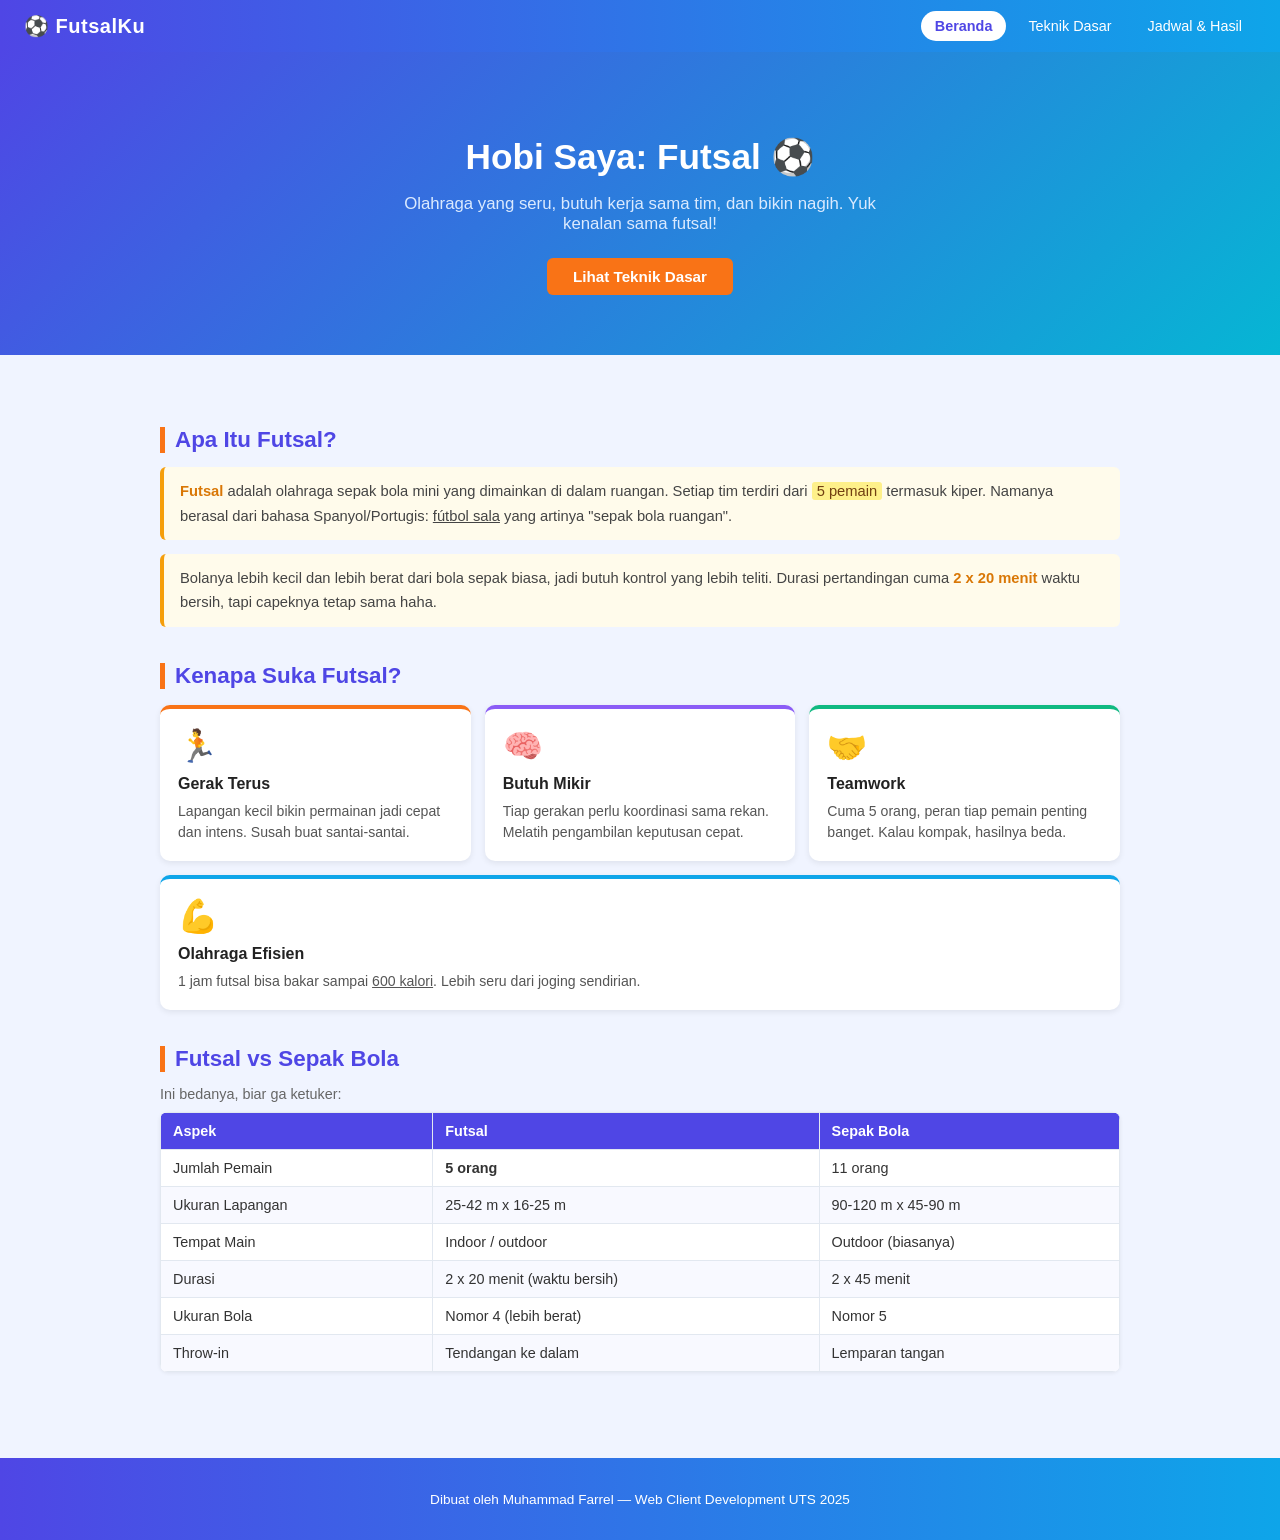
==== index.html @ a100792a "first commit" ====
<!DOCTYPE html>
<html lang="id">
<head>
  <meta charset="UTF-8" />
  <meta name="viewport" content="width=device-width, initial-scale=1.0" />
  <title>FutsalKu - Beranda</title>
  <link rel="stylesheet" href="style.css" />
</head>
<body>

  <nav>
    <a href="index.html" class="nav-brand">⚽ FutsalKu</a>
    <ul class="nav-links">
      <li><a href="index.html" class="active">Beranda</a></li>
      <li><a href="teknik.html">Teknik Dasar</a></li>
      <li><a href="jadwal.html">Jadwal & Hasil</a></li>
    </ul>
  </nav>

  <div class="hero">
    <h1>Hobi Saya: Futsal ⚽</h1>
    <p>Olahraga yang seru, butuh kerja sama tim, dan bikin nagih. Yuk kenalan sama futsal!</p>
    <a href="teknik.html" class="btn">Lihat Teknik Dasar</a>
  </div>

  <div class="section">

    <h2>Apa Itu Futsal?</h2>

    <div class="info-box">
      <strong>Futsal</strong> adalah olahraga sepak bola mini yang dimainkan di dalam ruangan.
      Setiap tim terdiri dari <mark class="highlight">5 pemain</mark> termasuk kiper.
      Namanya berasal dari bahasa Spanyol/Portugis: <u>fútbol sala</u> yang artinya "sepak bola ruangan".
    </div>

    <div class="info-box">
      Bolanya lebih kecil dan lebih berat dari bola sepak biasa, jadi butuh kontrol yang lebih teliti.
      Durasi pertandingan cuma <strong>2 x 20 menit</strong> waktu bersih, tapi capeknya tetap sama haha.
    </div>

    <h2>Kenapa Suka Futsal?</h2>

    <div class="card-grid">
      <div class="card">
        <div class="icon">🏃</div>
        <h3>Gerak Terus</h3>
        <p>Lapangan kecil bikin permainan jadi cepat dan intens. Susah buat santai-santai.</p>
      </div>
      <div class="card">
        <div class="icon">🧠</div>
        <h3>Butuh Mikir</h3>
        <p>Tiap gerakan perlu koordinasi sama rekan. Melatih pengambilan keputusan cepat.</p>
      </div>
      <div class="card">
        <div class="icon">🤝</div>
        <h3>Teamwork</h3>
        <p>Cuma 5 orang, peran tiap pemain penting banget. Kalau kompak, hasilnya beda.</p>
      </div>
      <div class="card">
        <div class="icon">💪</div>
        <h3>Olahraga Efisien</h3>
        <p>1 jam futsal bisa bakar sampai <u>600 kalori</u>. Lebih seru dari joging sendirian.</p>
      </div>
    </div>

    <h2>Futsal vs Sepak Bola</h2>
    <p style="color: #666; margin-bottom: 10px; font-size: 0.9rem;">Ini bedanya, biar ga ketuker:</p>

    <table>
      <thead>
        <tr>
          <th>Aspek</th>
          <th>Futsal</th>
          <th>Sepak Bola</th>
        </tr>
      </thead>
      <tbody>
        <tr>
          <td>Jumlah Pemain</td>
          <td><strong>5 orang</strong></td>
          <td>11 orang</td>
        </tr>
        <tr>
          <td>Ukuran Lapangan</td>
          <td>25-42 m x 16-25 m</td>
          <td>90-120 m x 45-90 m</td>
        </tr>
        <tr>
          <td>Tempat Main</td>
          <td>Indoor / outdoor</td>
          <td>Outdoor (biasanya)</td>
        </tr>
        <tr>
          <td>Durasi</td>
          <td>2 x 20 menit (waktu bersih)</td>
          <td>2 x 45 menit</td>
        </tr>
        <tr>
          <td>Ukuran Bola</td>
          <td>Nomor 4 (lebih berat)</td>
          <td>Nomor 5</td>
        </tr>
        <tr>
          <td>Throw-in</td>
          <td>Tendangan ke dalam</td>
          <td>Lemparan tangan</td>
        </tr>
      </tbody>
    </table>

  </div>

  <footer>
    <p>Dibuat oleh Muhammad Farrel &mdash; Web Client Development UTS 2025</p>
  </footer>

</body>
</html>
---- style.css ----
/* style.css - FutsalKu */

body {
    font-family: Arial, sans-serif;
    margin: 0;
    padding: 0;
    background-color: #f0f4ff;
    color: #333;
}

/* ====== NAVBAR ====== */
nav {
    background: linear-gradient(to right, #4f46e5, #0ea5e9);
    padding: 14px 24px;
    display: flex;
    align-items: center;
    justify-content: space-between;
}

.nav-brand {
    color: white;
    text-decoration: none;
    font-size: 1.25rem;
    font-weight: bold;
    letter-spacing: 0.5px;
}

.nav-links {
    list-style: none;
    margin: 0;
    padding: 0;
    display: flex;
    gap: 8px;
}

.nav-links li a {
    color: white;
    text-decoration: none;
    padding: 7px 14px;
    border-radius: 20px;
    font-size: 0.9rem;
}

.nav-links li a:hover {
    background-color: rgba(255, 255, 255, 0.25);
}

.nav-links li a.active {
    background-color: white;
    color: #4f46e5;
    font-weight: bold;
}

/* ====== HERO ====== */
.hero {
    background: linear-gradient(135deg, #4f46e5 0%, #06b6d4 100%);
    color: white;
    padding: 60px 24px;
    text-align: center;
}

.hero h1 {
    font-size: 2.2rem;
    margin-bottom: 12px;
}

.hero p {
    font-size: 1.05rem;
    color: #dbeafe;
    margin-bottom: 24px;
    max-width: 500px;
    margin-left: auto;
    margin-right: auto;
}

.btn {
    display: inline-block;
    background-color: #f97316;
    color: white;
    padding: 10px 26px;
    border-radius: 6px;
    text-decoration: none;
    font-weight: bold;
    font-size: 0.95rem;
}

.btn:hover {
    background-color: #ea580c;
}

/* ====== SECTION ====== */
.section {
    max-width: 960px;
    margin: 0 auto;
    padding: 36px 20px;
}

h2 {
    font-size: 1.4rem;
    color: #4f46e5;
    margin-top: 36px;
    margin-bottom: 6px;
    border-left: 5px solid #f97316;
    padding-left: 10px;
}

/* ====== INFO BOX ====== */
.info-box {
    background-color: #fffbeb;
    border-left: 4px solid #f59e0b;
    padding: 12px 16px;
    margin: 14px 0;
    border-radius: 6px;
    font-size: 0.92rem;
    line-height: 1.65;
    color: #444;
}

.info-box strong {
    color: #d97706;
}

/* ====== CARDS ====== */
.card-grid {
    display: flex;
    flex-wrap: wrap;
    gap: 14px;
    margin: 16px 0;
}

.card {
    background-color: white;
    border-radius: 10px;
    padding: 18px;
    flex: 1 1 200px;
    box-shadow: 0 2px 6px rgba(0,0,0,0.08);
    border-top: 4px solid #ccc;
}

/* warna card beda-beda biar variatif */
.card:nth-child(1) { border-top-color: #f97316; }
.card:nth-child(2) { border-top-color: #8b5cf6; }
.card:nth-child(3) { border-top-color: #10b981; }
.card:nth-child(4) { border-top-color: #0ea5e9; }

.card .icon {
    font-size: 2rem;
    margin-bottom: 10px;
    display: block;
}

.card h3 {
    margin: 0 0 8px 0;
    font-size: 1rem;
    color: #222;
}

.card p {
    margin: 0;
    font-size: 0.88rem;
    color: #555;
    line-height: 1.5;
}

/* ====== TEKNIK LIST ====== */
.teknik-list {
    margin: 14px 0;
}

.teknik-item {
    background-color: white;
    border: 1px solid #e2e8f0;
    border-radius: 8px;
    padding: 14px 16px;
    margin-bottom: 10px;
    display: flex;
    gap: 14px;
    align-items: flex-start;
    box-shadow: 0 1px 4px rgba(0,0,0,0.05);
}

/* nomor teknik warna berganti */
.teknik-number {
    color: white;
    font-weight: bold;
    font-size: 1rem;
    width: 34px;
    height: 34px;
    border-radius: 8px;
    display: flex;
    align-items: center;
    justify-content: center;
    flex-shrink: 0;
    background-color: #4f46e5;
}

.teknik-item:nth-child(2) .teknik-number { background-color: #10b981; }
.teknik-item:nth-child(3) .teknik-number { background-color: #f97316; }
.teknik-item:nth-child(4) .teknik-number { background-color: #8b5cf6; }
.teknik-item:nth-child(5) .teknik-number { background-color: #0ea5e9; }
.teknik-item:nth-child(6) .teknik-number { background-color: #ec4899; }

.teknik-content h3 {
    margin: 0 0 5px 0;
    font-size: 0.98rem;
    color: #1e293b;
}

.teknik-content p {
    margin: 0;
    font-size: 0.88rem;
    color: #555;
    line-height: 1.55;
}

/* ====== TABEL ====== */
table {
    width: 100%;
    border-collapse: collapse;
    background-color: white;
    font-size: 0.9rem;
    border-radius: 8px;
    overflow: hidden;
    box-shadow: 0 1px 4px rgba(0,0,0,0.07);
}

th, td {
    border: 1px solid #e2e8f0;
    padding: 10px 12px;
    text-align: left;
}

th {
    background-color: #4f46e5;
    color: white;
    font-weight: bold;
}

tr:nth-child(even) {
    background-color: #f8f9ff;
}

/* ====== BADGE ====== */
.badge {
    display: inline-block;
    padding: 3px 10px;
    border-radius: 20px;
    font-size: 0.78rem;
    font-weight: bold;
}

.badge-menang { background-color: #d1fae5; color: #065f46; }
.badge-seri   { background-color: #fef9c3; color: #78350f; }
.badge-kalah  { background-color: #fee2e2; color: #991b1b; }

/* ====== HIGHLIGHT ====== */
.highlight {
    background-color: #fef08a;
    padding: 1px 5px;
    border-radius: 3px;
    color: #713f12;
}

/* ====== FOOTER ====== */
footer {
    background: linear-gradient(to right, #4f46e5, #0ea5e9);
    color: white;
    text-align: center;
    padding: 20px;
    font-size: 0.85rem;
    margin-top: 50px;
}
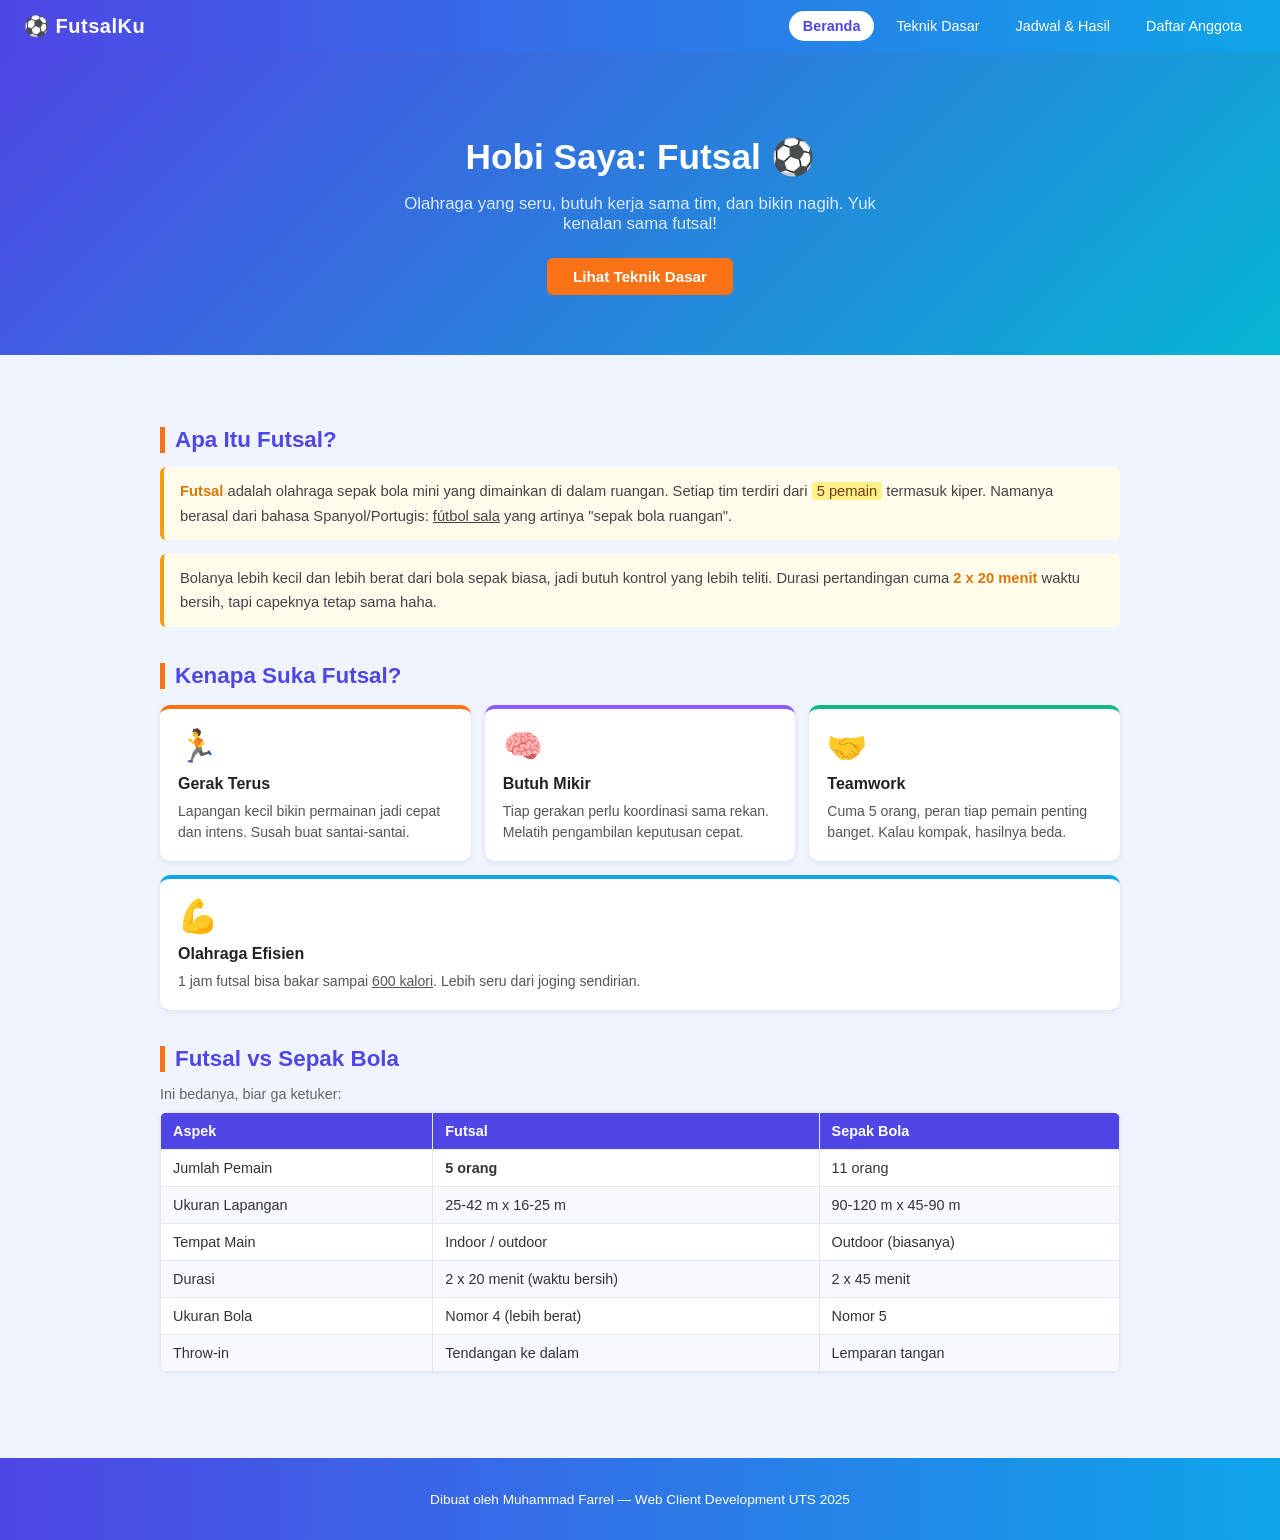
==== commit a8e149c3: "UAS: Tambah form pendaftaran anggota tim futsal dengan validasi JS dan localStorage" ====
--- a/index.html
+++ b/index.html
@@ -14,6 +14,7 @@
       <li><a href="index.html" class="active">Beranda</a></li>
       <li><a href="teknik.html">Teknik Dasar</a></li>
       <li><a href="jadwal.html">Jadwal & Hasil</a></li>
+      <li><a href="daftar.html">Daftar Anggota</a></li>
     </ul>
   </nav>
 
--- a/style.css
+++ b/style.css
@@ -270,3 +270,126 @@
     font-size: 0.85rem;
     margin-top: 50px;
 }
+
+/* ====== FORM DAFTAR ANGGOTA ====== */
+.form-daftar {
+    background-color: white;
+    border-radius: 10px;
+    padding: 24px;
+    box-shadow: 0 2px 8px rgba(0,0,0,0.08);
+    margin: 20px 0;
+}
+
+.form-group {
+    margin-bottom: 18px;
+    display: flex;
+    flex-direction: column;
+    gap: 5px;
+}
+
+.form-group label {
+    font-size: 0.9rem;
+    font-weight: bold;
+    color: #1e293b;
+}
+
+.required-mark {
+    color: #ef4444;
+}
+
+.form-group input,
+.form-group select,
+.form-group textarea {
+    padding: 9px 12px;
+    border: 1px solid #cbd5e1;
+    border-radius: 6px;
+    font-size: 0.9rem;
+    font-family: Arial, sans-serif;
+    color: #333;
+    background-color: #f8fafc;
+    outline: none;
+    transition: border-color 0.2s;
+}
+
+.form-group input:focus,
+.form-group select:focus,
+.form-group textarea:focus {
+    border-color: #4f46e5;
+    background-color: #fff;
+}
+
+.form-group textarea {
+    resize: vertical;
+    min-height: 90px;
+}
+
+/* Error state */
+.input-error {
+    border-color: #ef4444 !important;
+    background-color: #fff5f5 !important;
+}
+
+.error-msg {
+    font-size: 0.8rem;
+    color: #dc2626;
+    min-height: 16px;
+}
+
+/* Tombol form */
+.form-actions {
+    display: flex;
+    gap: 10px;
+    flex-wrap: wrap;
+    margin-top: 4px;
+}
+
+.btn-form {
+    padding: 10px 22px;
+    border: none;
+    border-radius: 6px;
+    font-size: 0.9rem;
+    font-weight: bold;
+    cursor: pointer;
+    background-color: #f97316;
+    color: white;
+}
+
+.btn-form:hover {
+    background-color: #ea580c;
+}
+
+.btn-form-secondary {
+    background-color: #e2e8f0;
+    color: #475569;
+}
+
+.btn-form-secondary:hover {
+    background-color: #cbd5e1;
+}
+
+.btn-form-danger {
+    background-color: #fee2e2;
+    color: #991b1b;
+}
+
+.btn-form-danger:hover {
+    background-color: #fecaca;
+}
+
+/* Kotak sukses */
+.sukses-box {
+    background-color: #d1fae5;
+    border-left: 4px solid #10b981;
+    padding: 14px 16px;
+    margin-top: 16px;
+    border-radius: 6px;
+    font-size: 0.92rem;
+    color: #065f46;
+    line-height: 1.6;
+}
+
+.sukses-box a {
+    color: #047857;
+    font-weight: bold;
+}
+
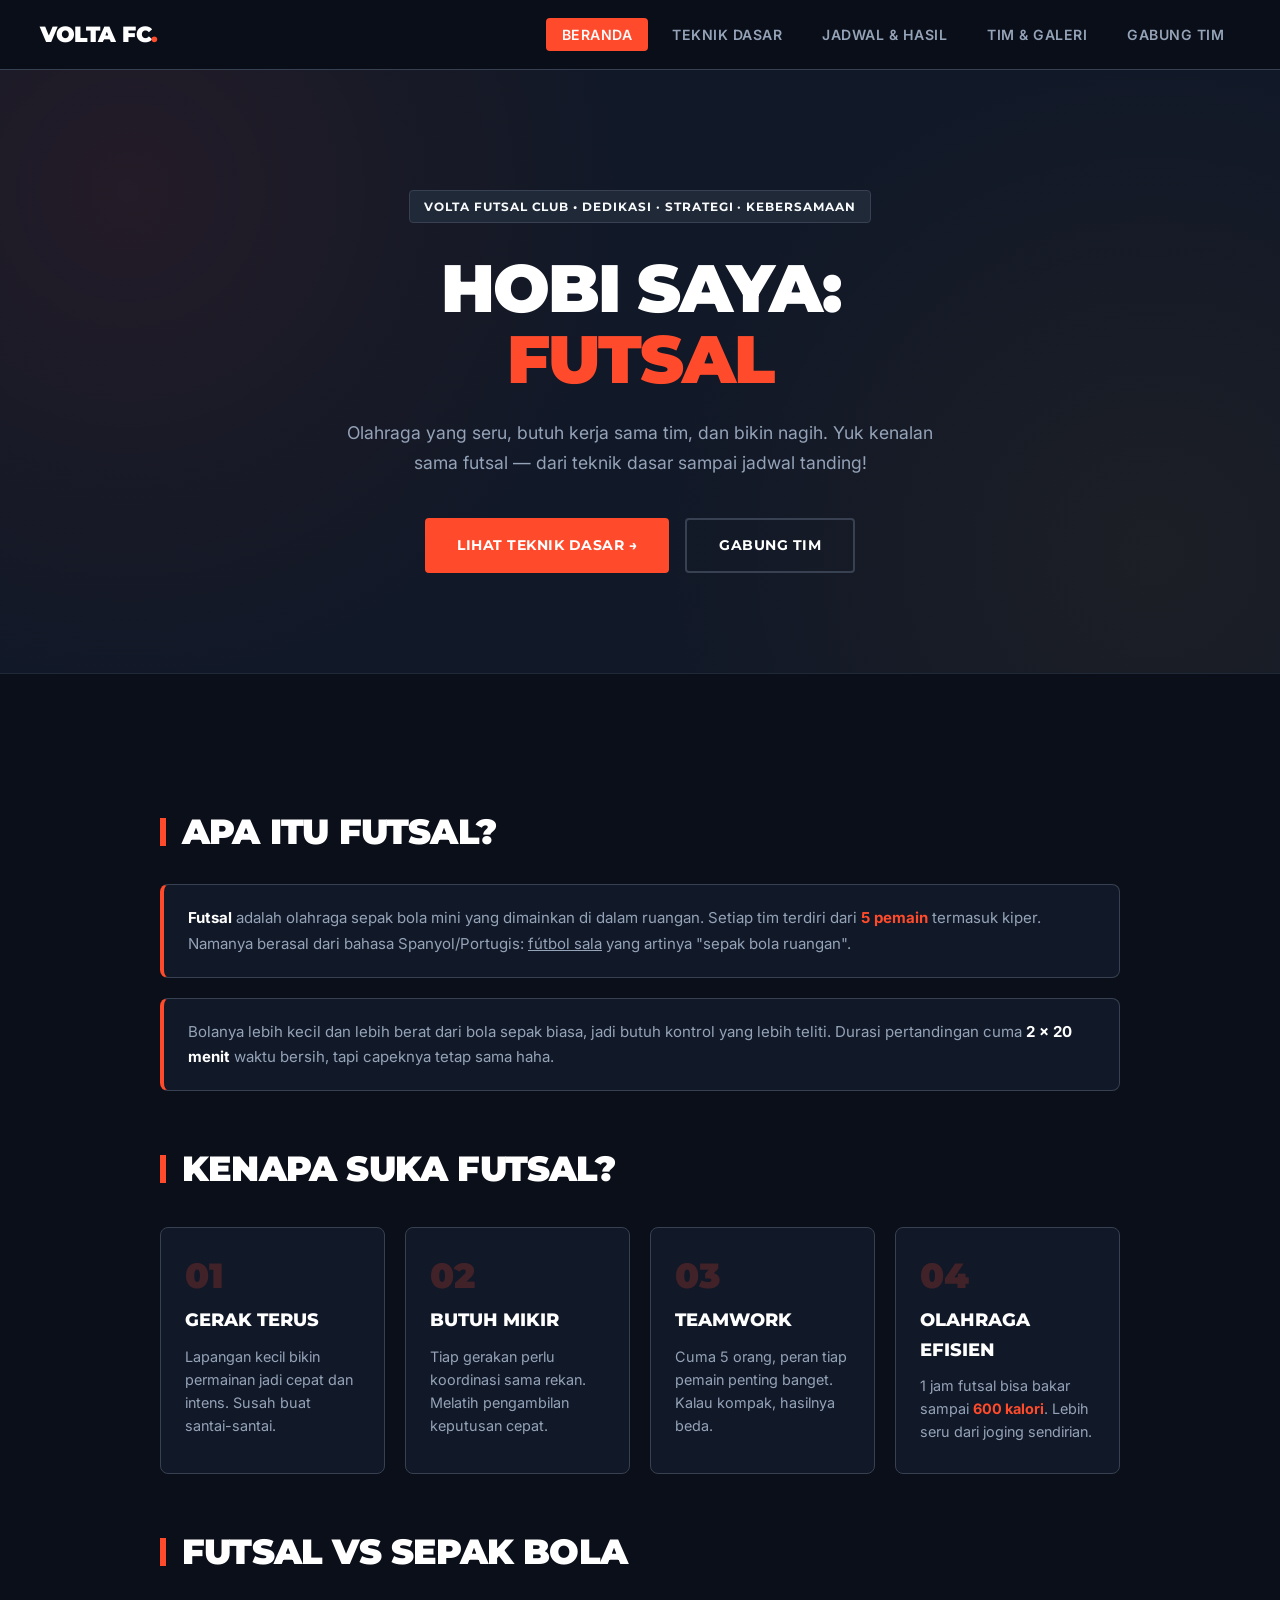
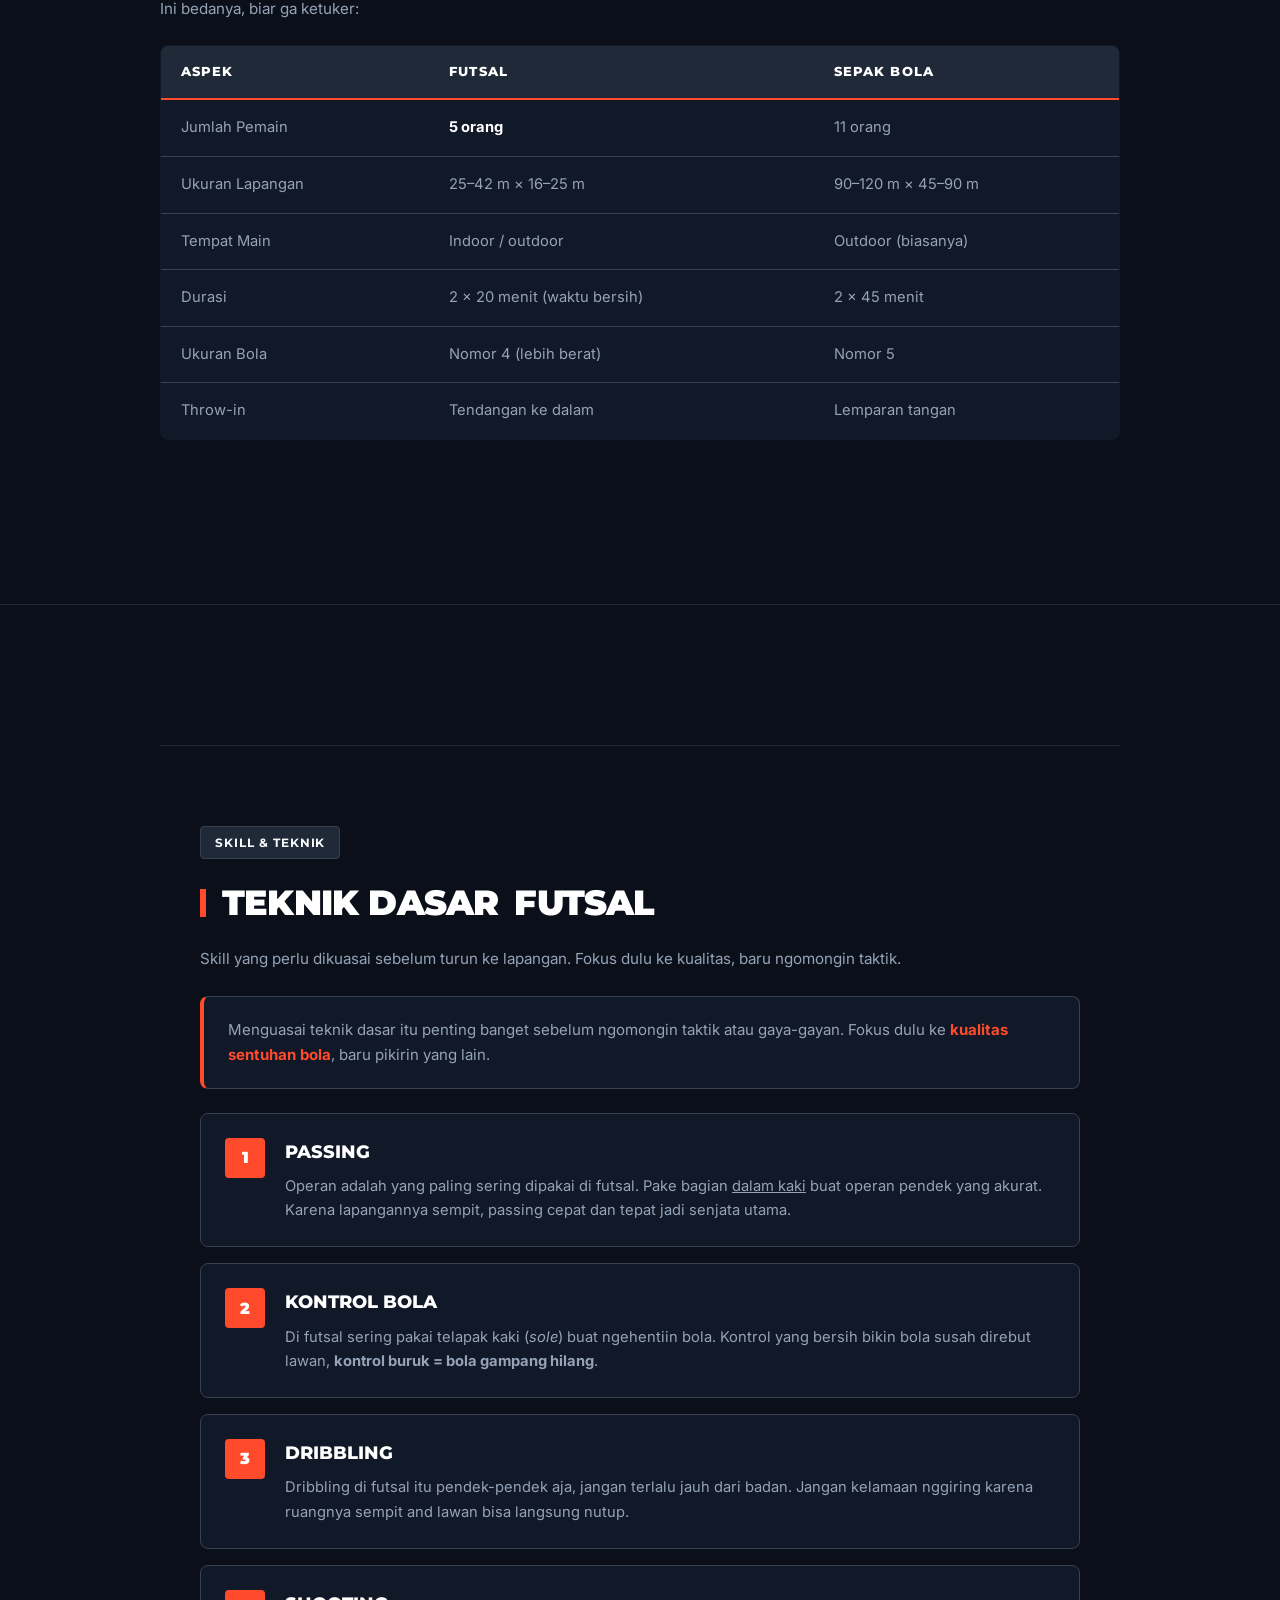
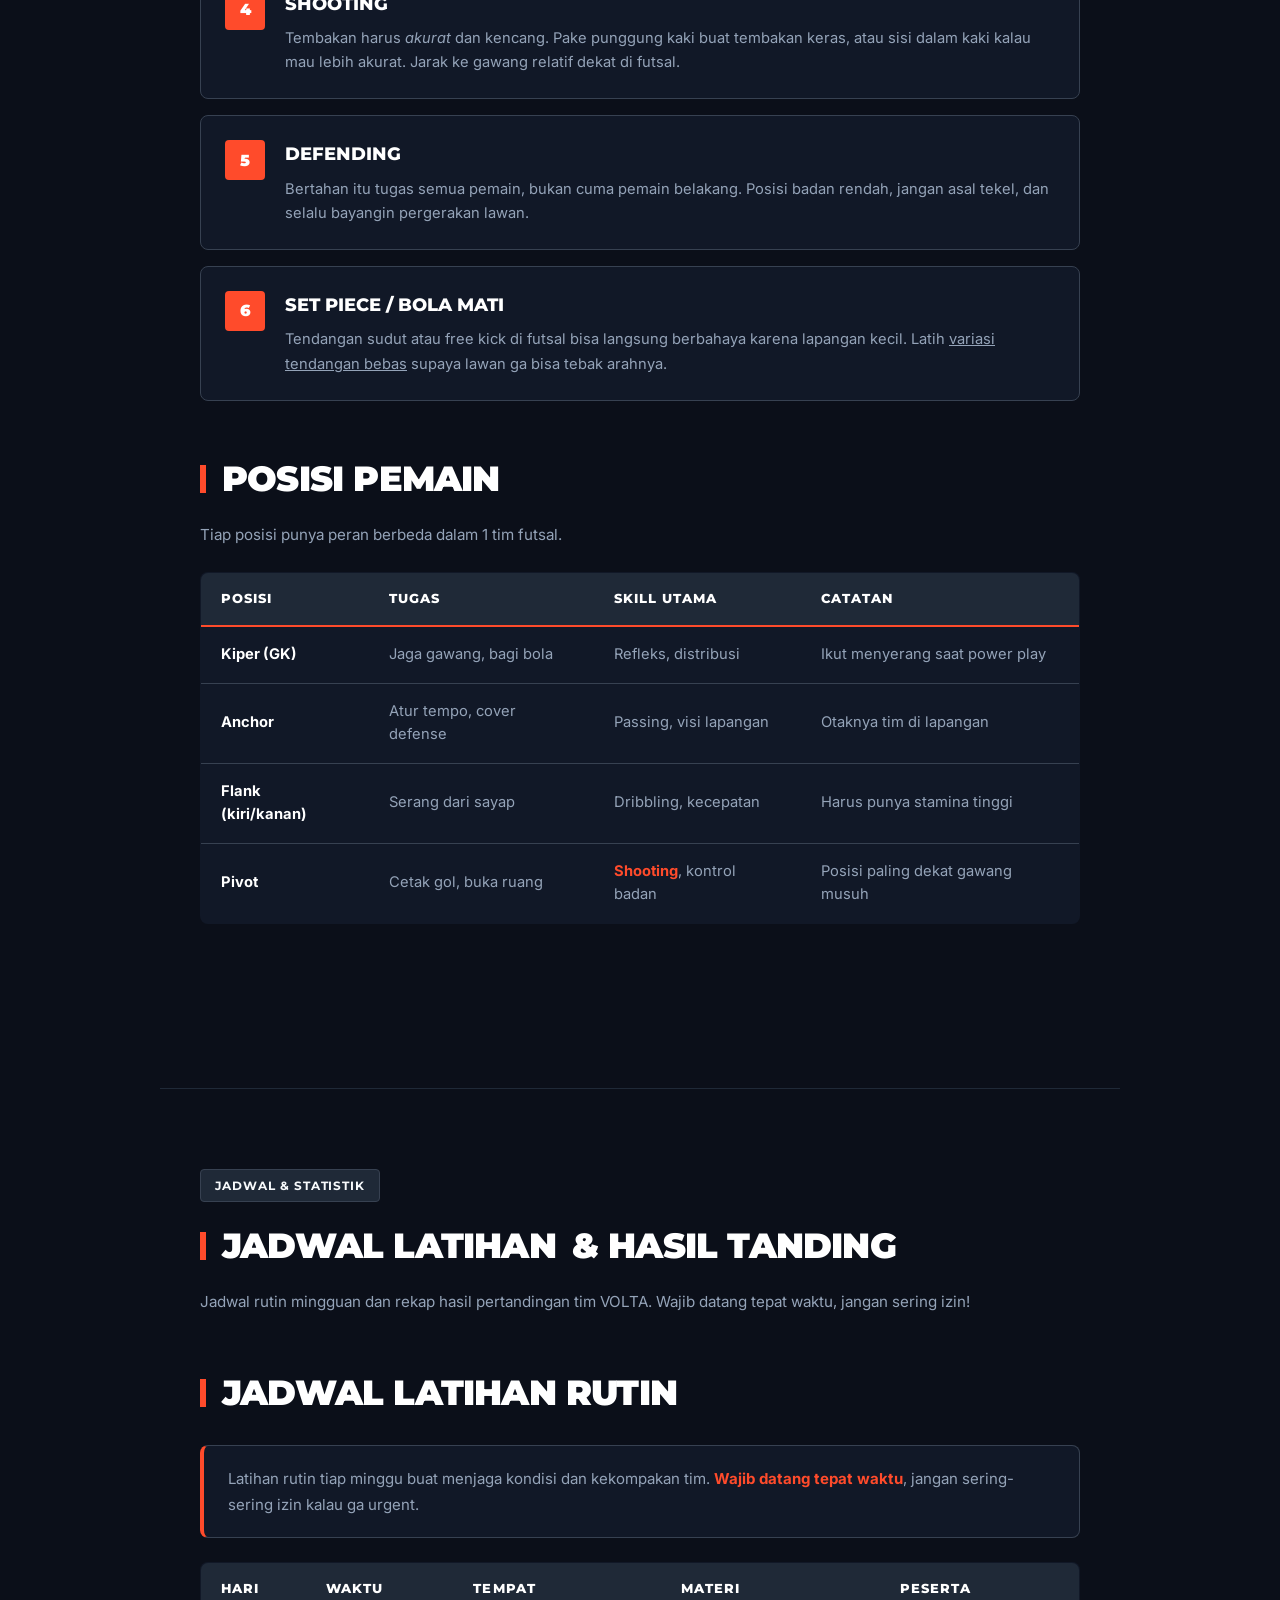
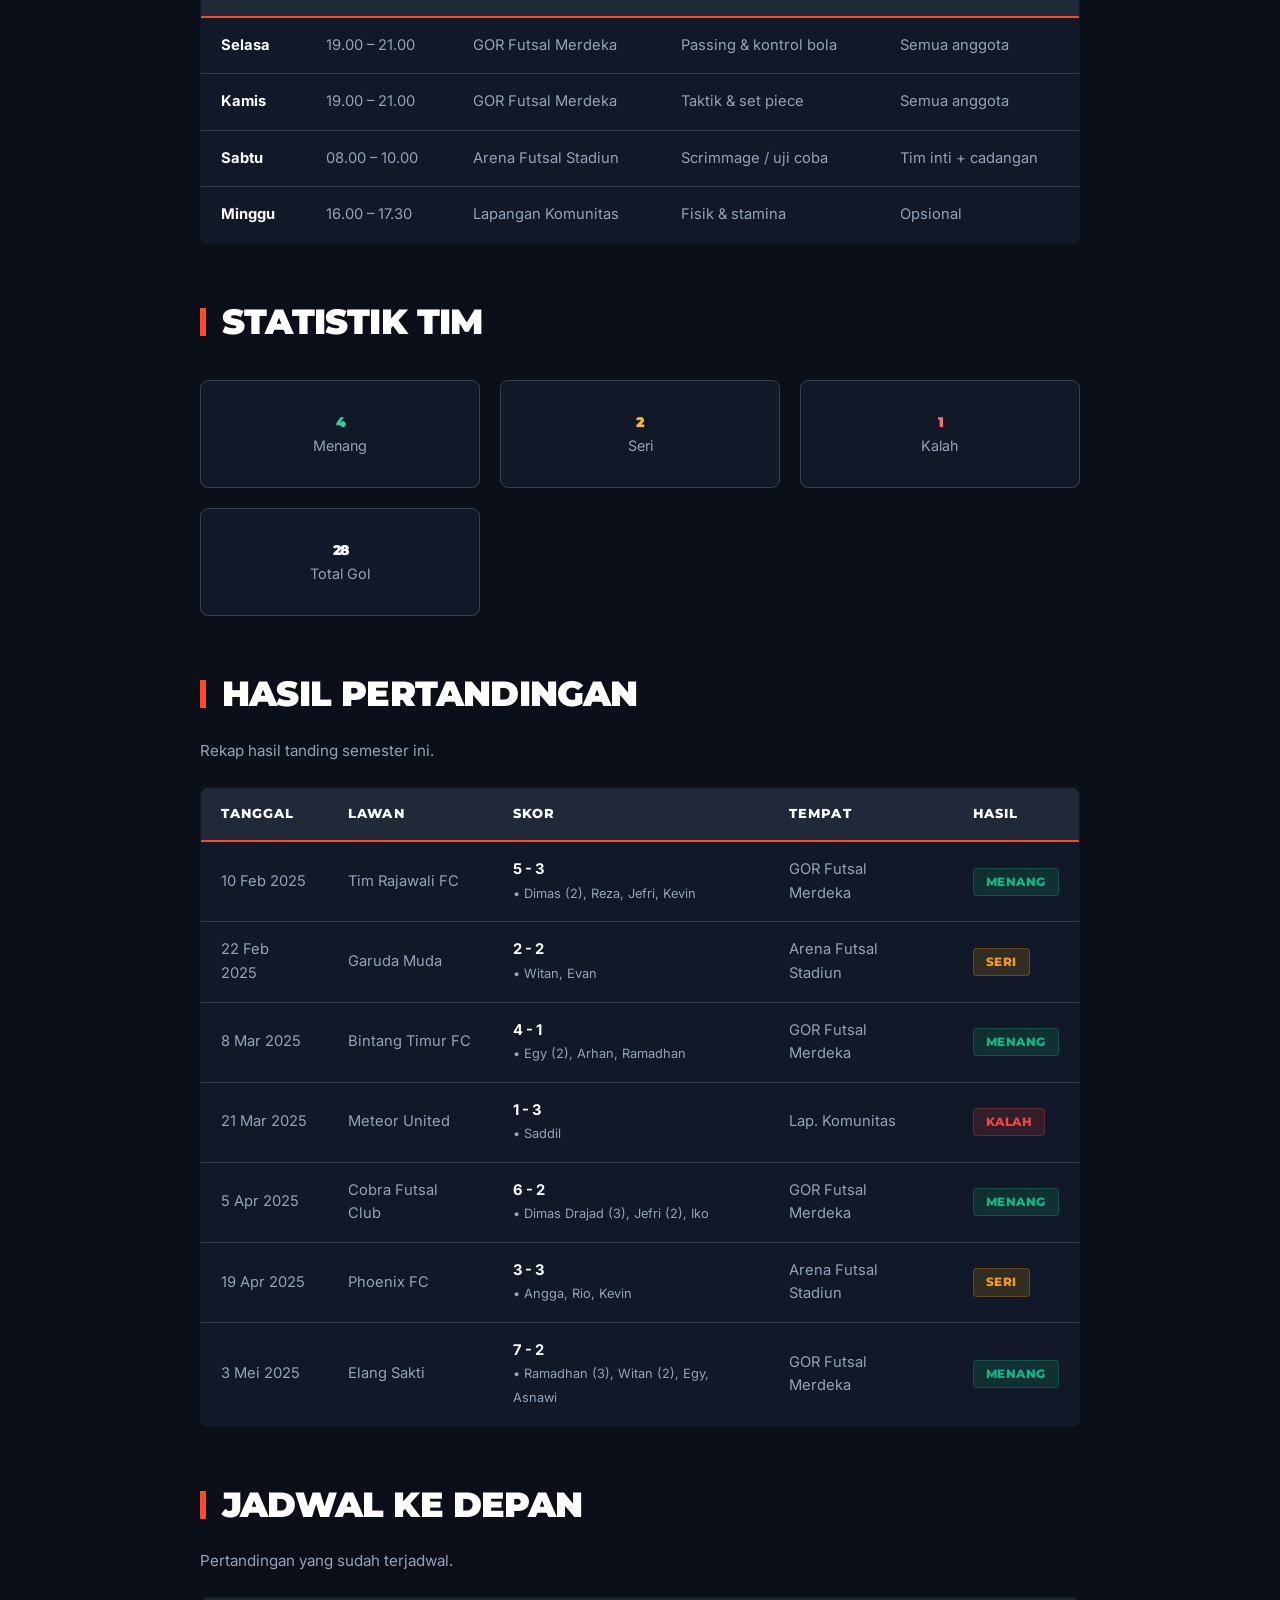
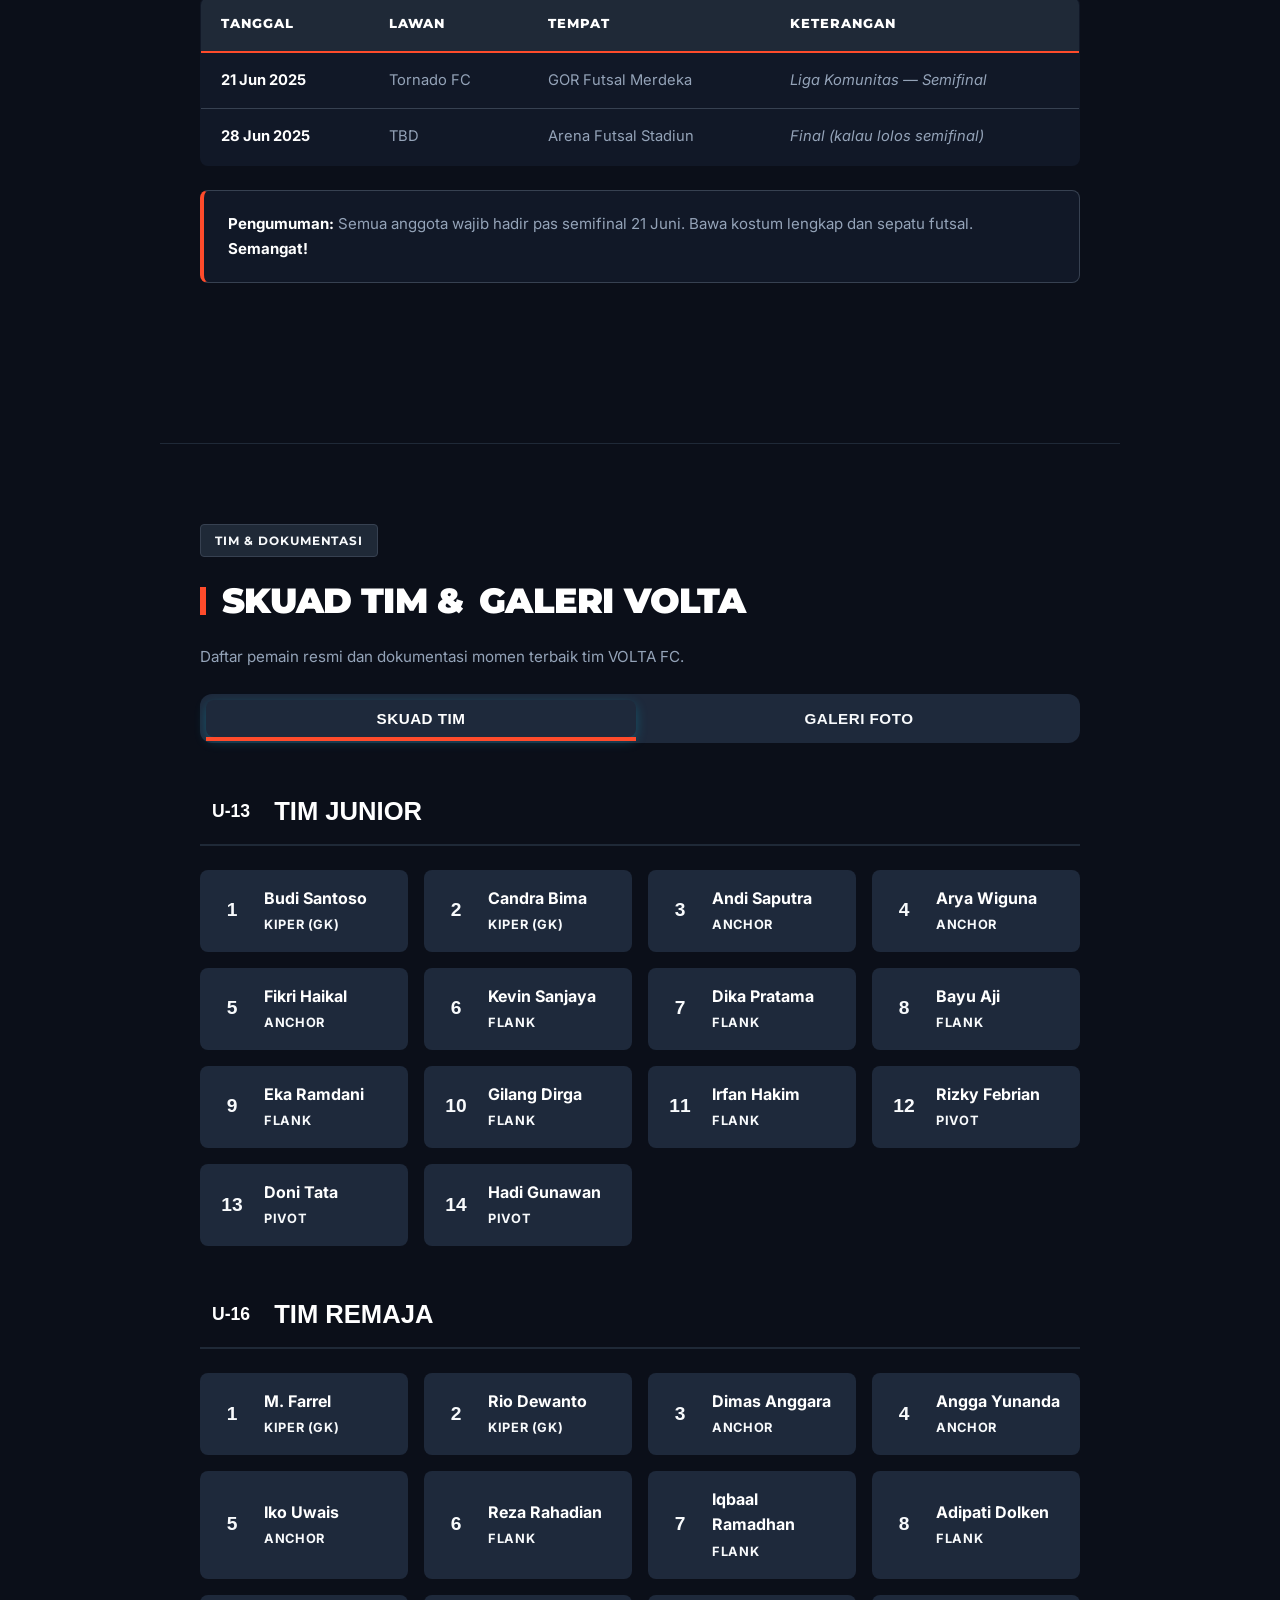
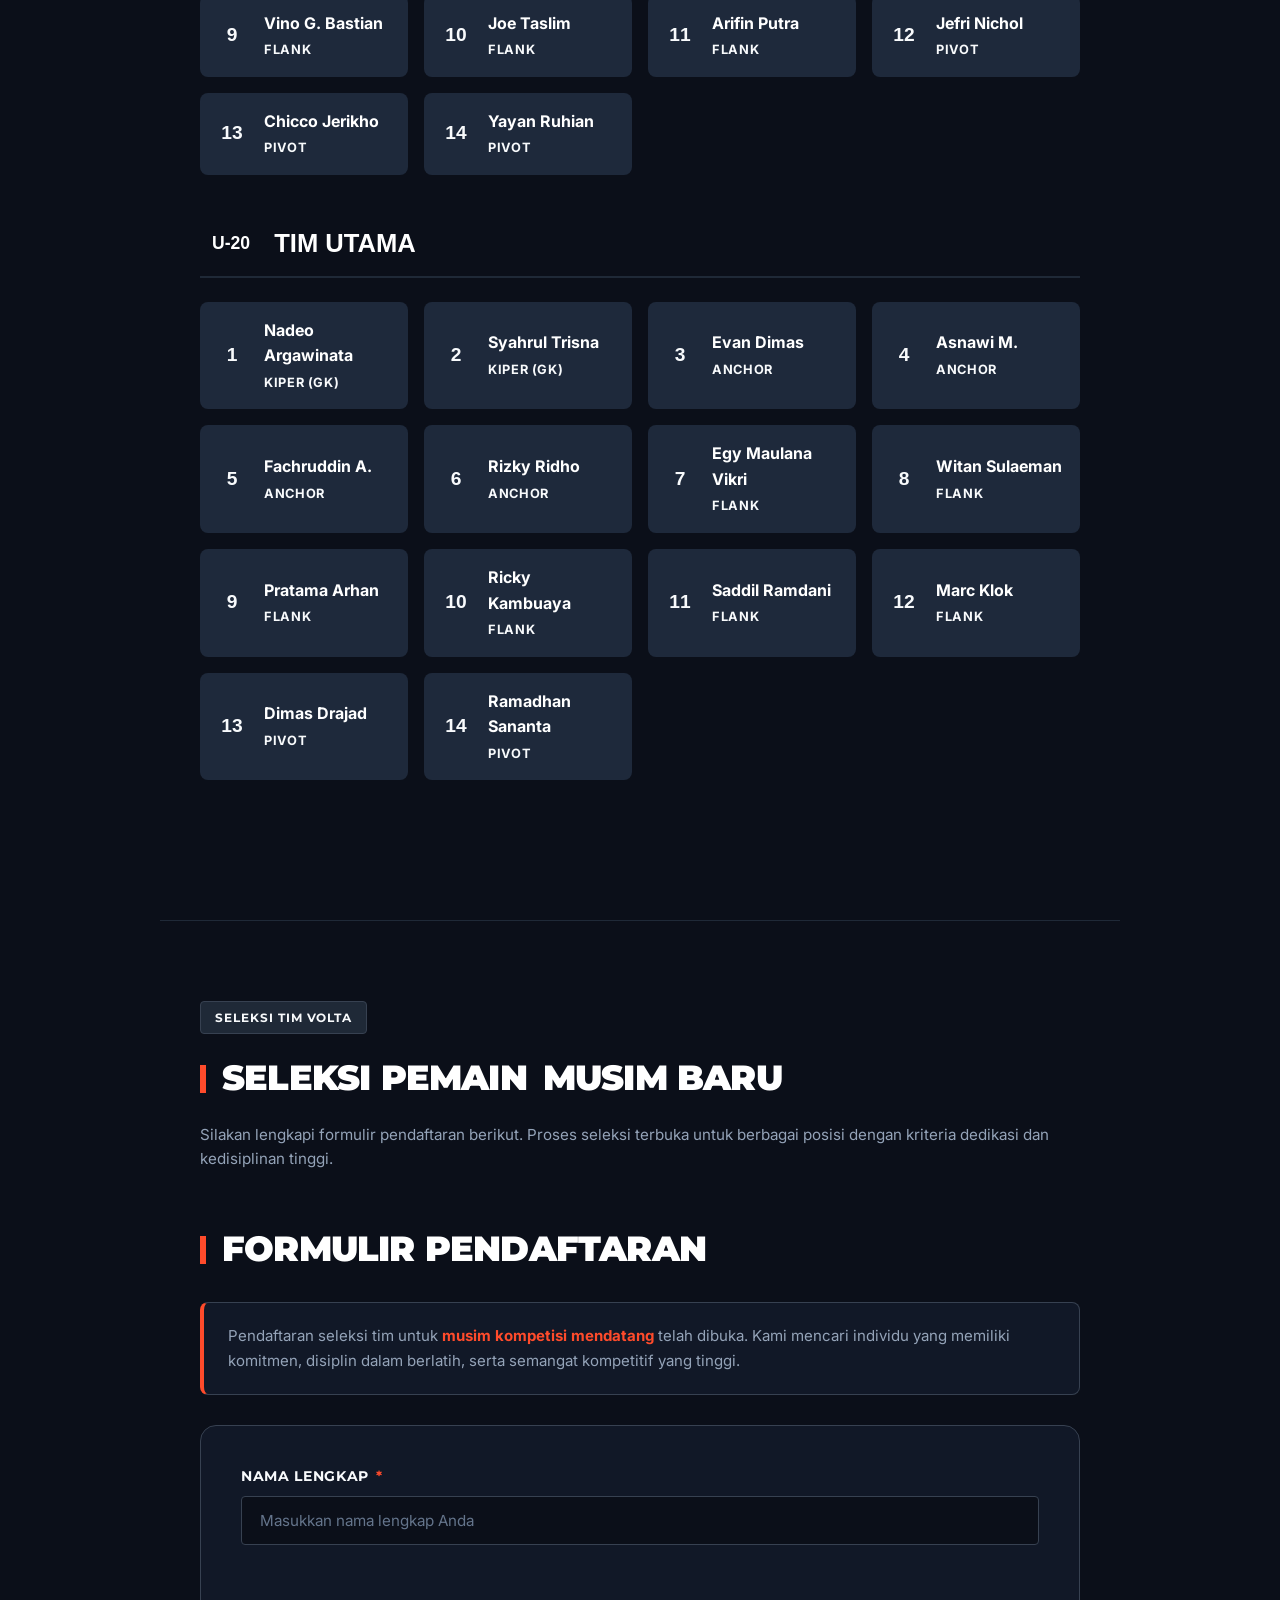
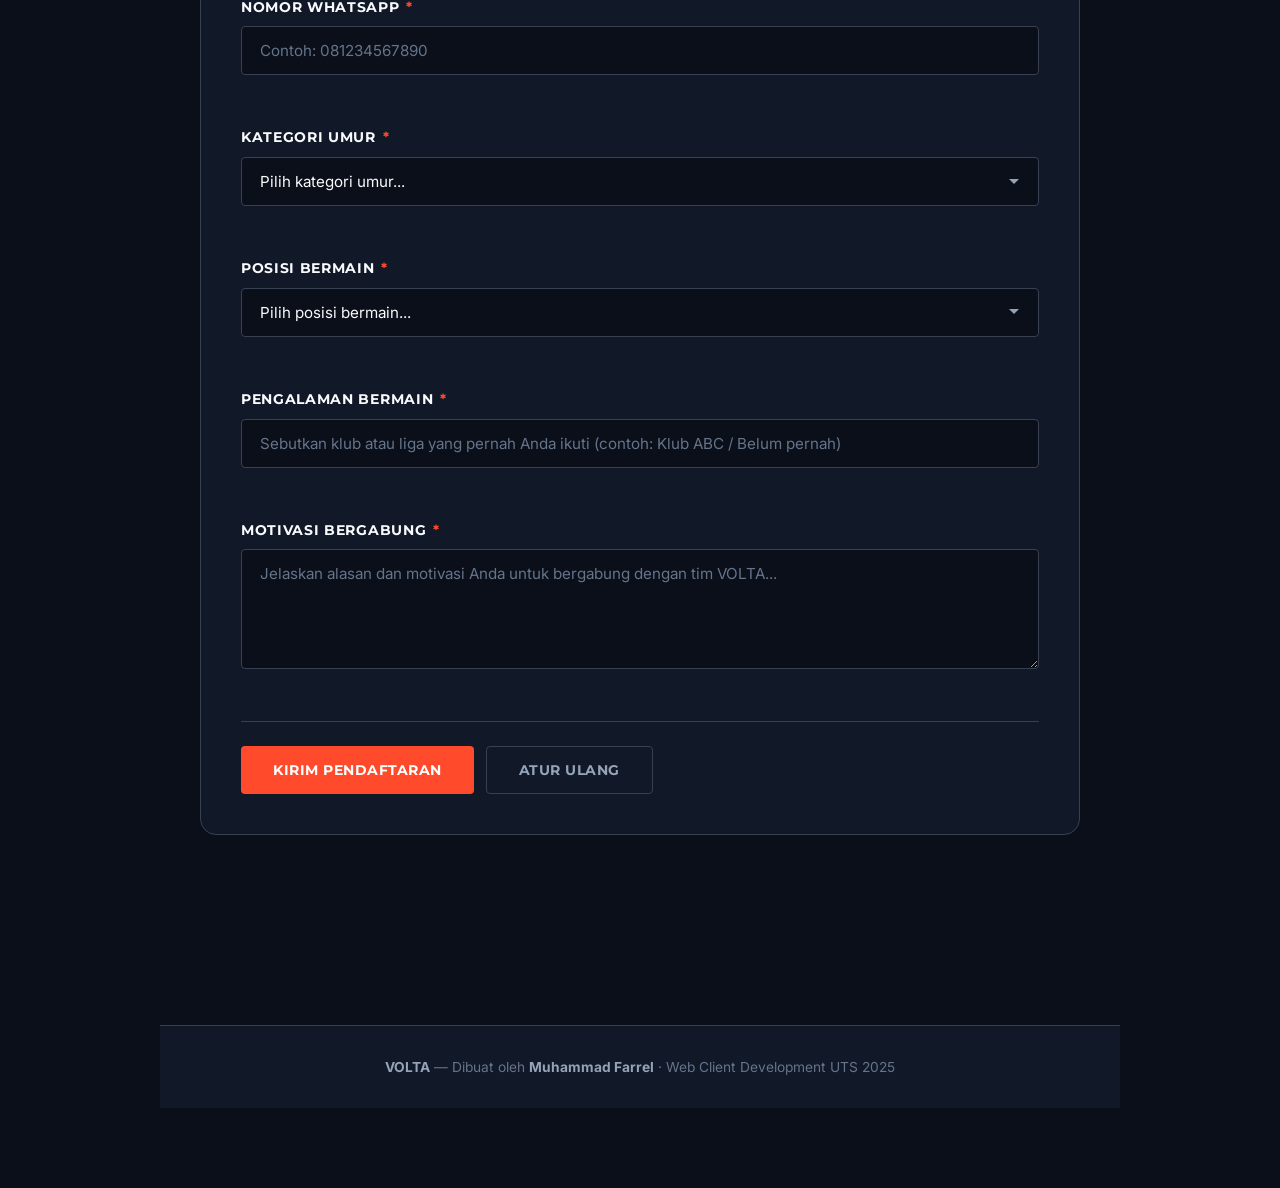
==== commit 60083aa5: "updatean terbaru" ====
--- a/index.html
+++ b/index.html
@@ -3,117 +3,582 @@
 <head>
   <meta charset="UTF-8" />
   <meta name="viewport" content="width=device-width, initial-scale=1.0" />
-  <title>FutsalKu - Beranda</title>
+  <title>VOLTA — Komunitas Futsal Modern</title>
+  <meta name="description" content="VOLTA — komunitas futsal penuh energi. Revolusi cara main futsal: teknik tajam, strategi kuat, satu tim satu tujuan.">
   <link rel="stylesheet" href="style.css" />
+  <style>
+    html { scroll-behavior: smooth; }
+    nav .nav-links a.active { color: var(--cyan); }
+    .section-anchor {
+      display: block;
+      height: 80px;
+      margin-top: -80px;
+      visibility: hidden;
+      pointer-events: none;
+    }
+    .gallery-grid {
+      display: grid;
+      grid-template-columns: repeat(auto-fill, minmax(280px, 1fr));
+      gap: 20px;
+      margin-top: 40px;
+    }
+    .gallery-item {
+      position: relative;
+      border-radius: var(--radius);
+      overflow: hidden;
+      aspect-ratio: 1 / 1;
+      border: 1px solid var(--border2);
+      transition: all 0.4s ease;
+      cursor: pointer;
+    }
+    .gallery-item:hover {
+      transform: translateY(-8px) scale(1.02);
+      box-shadow: 0 12px 32px rgba(6, 182, 212, 0.3);
+      border-color: var(--cyan);
+    }
+    .gallery-item img { width: 100%; height: 100%; object-fit: cover; transition: transform 0.5s ease; }
+    .gallery-item:hover img { transform: scale(1.1); }
+    .gallery-overlay {
+      position: absolute;
+      bottom: 0; left: 0; right: 0;
+      background: linear-gradient(to top, rgba(10,12,20,0.9), transparent);
+      padding: 30px 20px 20px;
+      transform: translateY(100%);
+      transition: transform 0.3s ease;
+    }
+    .gallery-item:hover .gallery-overlay { transform: translateY(0); }
+    .gallery-overlay h3 { margin: 0 0 4px; color: var(--white); font-size: 1.1rem; }
+    .gallery-overlay p  { margin: 0; color: var(--cyan-light); font-size: 0.85rem; }
+    .squad-section { margin-top: 48px; }
+    .squad-title {
+      font-family: 'Space Grotesk', sans-serif;
+      font-size: 1.6rem;
+      font-weight: 800;
+      color: var(--white);
+      margin-bottom: 24px;
+      padding-bottom: 12px;
+      border-bottom: 2px solid var(--border);
+      display: flex;
+      align-items: center;
+      gap: 12px;
+    }
+    .squad-title span {
+      background: linear-gradient(135deg, var(--blue) 0%, var(--cyan) 100%);
+      padding: 4px 12px;
+      border-radius: 8px;
+      font-size: 1.1rem;
+    }
+    .player-list {
+      display: grid;
+      grid-template-columns: repeat(auto-fill, minmax(200px, 1fr));
+      gap: 16px;
+    }
+    .player-card {
+      background: var(--surface);
+      border: 1px solid var(--border2);
+      border-radius: var(--radius);
+      padding: 16px;
+      display: flex;
+      align-items: center;
+      gap: 16px;
+      transition: all 0.3s;
+    }
+    .player-card:hover {
+      background: var(--surface2);
+      border-color: rgba(6, 182, 212, 0.4);
+      transform: translateY(-4px);
+    }
+    .player-num {
+      font-family: 'Space Grotesk', sans-serif;
+      font-size: 1.2rem;
+      font-weight: 800;
+      color: var(--blue-light);
+      width: 32px;
+      text-align: center;
+    }
+    .player-info h4 { margin: 0 0 4px; font-size: 1rem; color: var(--white); }
+    .player-info p {
+      margin: 0;
+      font-size: 0.8rem;
+      color: var(--text3);
+      text-transform: uppercase;
+      letter-spacing: 0.05em;
+      font-weight: 700;
+    }
+    .tab-nav {
+      display: flex;
+      gap: 8px;
+      margin-bottom: 32px;
+      background: var(--surface);
+      border: 1px solid var(--border2);
+      border-radius: 12px;
+      padding: 6px;
+    }
+    .tab-btn {
+      flex: 1;
+      padding: 10px 20px;
+      border: none;
+      border-radius: 8px;
+      background: transparent;
+      color: var(--text2);
+      font-family: 'Space Grotesk', sans-serif;
+      font-size: 0.95rem;
+      font-weight: 600;
+      cursor: pointer;
+      transition: all 0.25s ease;
+    }
+    .tab-btn.active {
+      background: linear-gradient(135deg, var(--blue) 0%, var(--cyan) 100%);
+      color: var(--white);
+      box-shadow: 0 4px 12px rgba(6, 182, 212, 0.3);
+    }
+    .tab-btn:not(.active):hover { color: var(--white); background: var(--surface2); }
+    .tab-panel { display: none; }
+    .tab-panel.active { display: block; }
+    .section-divider {
+      border: none;
+      border-top: 1px solid var(--border);
+      margin: 60px 0 0;
+    }
+  </style>
 </head>
 <body>
 
-  <nav>
-    <a href="index.html" class="nav-brand">⚽ FutsalKu</a>
+  <nav id="main-nav">
+    <a href="#beranda" class="nav-brand">VOLTA FC</a>
     <ul class="nav-links">
-      <li><a href="index.html" class="active">Beranda</a></li>
-      <li><a href="teknik.html">Teknik Dasar</a></li>
-      <li><a href="jadwal.html">Jadwal & Hasil</a></li>
-      <li><a href="daftar.html">Daftar Anggota</a></li>
+      <li><a href="#beranda" class="active">Beranda</a></li>
+      <li><a href="#teknik">Teknik Dasar</a></li>
+      <li><a href="#jadwal">Jadwal &amp; Hasil</a></li>
+      <li><a href="#tim">Tim &amp; Galeri</a></li>
+      <li><a href="#gabung">Gabung Tim</a></li>
     </ul>
   </nav>
 
+  <!-- BERANDA -->
+  <span class="section-anchor" id="beranda"></span>
   <div class="hero">
-    <h1>Hobi Saya: Futsal ⚽</h1>
-    <p>Olahraga yang seru, butuh kerja sama tim, dan bikin nagih. Yuk kenalan sama futsal!</p>
-    <a href="teknik.html" class="btn">Lihat Teknik Dasar</a>
+    <div class="hero-inner">
+      <div class="hero-badge">VOLTA FUTSAL CLUB &bull; DEDIKASI &middot; STRATEGI &middot; KEBERSAMAAN</div>
+      <h1>Hobi Saya:<br><span class="gradient-text">Futsal</span></h1>
+      <p>Olahraga yang seru, butuh kerja sama tim, dan bikin nagih. Yuk kenalan sama futsal &mdash; dari teknik dasar sampai jadwal tanding!</p>
+      <div class="hero-actions">
+        <a href="#teknik" class="btn">Lihat Teknik Dasar &rarr;</a>
+        <a href="#gabung" class="btn-ghost">Gabung Tim</a>
+      </div>
+    </div>
   </div>
 
   <div class="section">
-
-    <h2>Apa Itu Futsal?</h2>
-
-    <div class="info-box">
+    <h2 class="reveal">Apa Itu Futsal?</h2>
+    <div class="info-box reveal">
       <strong>Futsal</strong> adalah olahraga sepak bola mini yang dimainkan di dalam ruangan.
-      Setiap tim terdiri dari <mark class="highlight">5 pemain</mark> termasuk kiper.
-      Namanya berasal dari bahasa Spanyol/Portugis: <u>fútbol sala</u> yang artinya "sepak bola ruangan".
-    </div>
-
-    <div class="info-box">
+      Setiap tim terdiri dari <span class="highlight">5 pemain</span> termasuk kiper.
+      Namanya berasal dari bahasa Spanyol/Portugis: <u>f&uacute;tbol sala</u> yang artinya "sepak bola ruangan".
+    </div>
+    <div class="info-box reveal">
       Bolanya lebih kecil dan lebih berat dari bola sepak biasa, jadi butuh kontrol yang lebih teliti.
       Durasi pertandingan cuma <strong>2 x 20 menit</strong> waktu bersih, tapi capeknya tetap sama haha.
     </div>
-
-    <h2>Kenapa Suka Futsal?</h2>
-
-    <div class="card-grid">
-      <div class="card">
-        <div class="icon">🏃</div>
-        <h3>Gerak Terus</h3>
-        <p>Lapangan kecil bikin permainan jadi cepat dan intens. Susah buat santai-santai.</p>
-      </div>
-      <div class="card">
-        <div class="icon">🧠</div>
-        <h3>Butuh Mikir</h3>
-        <p>Tiap gerakan perlu koordinasi sama rekan. Melatih pengambilan keputusan cepat.</p>
-      </div>
-      <div class="card">
-        <div class="icon">🤝</div>
-        <h3>Teamwork</h3>
-        <p>Cuma 5 orang, peran tiap pemain penting banget. Kalau kompak, hasilnya beda.</p>
-      </div>
-      <div class="card">
-        <div class="icon">💪</div>
-        <h3>Olahraga Efisien</h3>
-        <p>1 jam futsal bisa bakar sampai <u>600 kalori</u>. Lebih seru dari joging sendirian.</p>
-      </div>
-    </div>
-
-    <h2>Futsal vs Sepak Bola</h2>
-    <p style="color: #666; margin-bottom: 10px; font-size: 0.9rem;">Ini bedanya, biar ga ketuker:</p>
-
-    <table>
-      <thead>
-        <tr>
-          <th>Aspek</th>
-          <th>Futsal</th>
-          <th>Sepak Bola</th>
-        </tr>
-      </thead>
+    <h2 class="reveal">Kenapa Suka Futsal?</h2>
+    <div class="card-grid reveal-stagger">
+      <div class="card"><div class="card-badge-num">01</div><h3>Gerak Terus</h3><p>Lapangan kecil bikin permainan jadi cepat dan intens. Susah buat santai-santai.</p></div>
+      <div class="card"><div class="card-badge-num">02</div><h3>Butuh Mikir</h3><p>Tiap gerakan perlu koordinasi sama rekan. Melatih pengambilan keputusan cepat.</p></div>
+      <div class="card"><div class="card-badge-num">03</div><h3>Teamwork</h3><p>Cuma 5 orang, peran tiap pemain penting banget. Kalau kompak, hasilnya beda.</p></div>
+      <div class="card"><div class="card-badge-num">04</div><h3>Olahraga Efisien</h3><p>1 jam futsal bisa bakar sampai <span class="highlight">600 kalori</span>. Lebih seru dari joging sendirian.</p></div>
+    </div>
+    <h2 class="reveal">Futsal vs Sepak Bola</h2>
+    <p class="form-intro reveal">Ini bedanya, biar ga ketuker:</p>
+    <table class="reveal">
+      <thead><tr><th>Aspek</th><th>Futsal</th><th>Sepak Bola</th></tr></thead>
       <tbody>
-        <tr>
-          <td>Jumlah Pemain</td>
-          <td><strong>5 orang</strong></td>
-          <td>11 orang</td>
-        </tr>
-        <tr>
-          <td>Ukuran Lapangan</td>
-          <td>25-42 m x 16-25 m</td>
-          <td>90-120 m x 45-90 m</td>
-        </tr>
-        <tr>
-          <td>Tempat Main</td>
-          <td>Indoor / outdoor</td>
-          <td>Outdoor (biasanya)</td>
-        </tr>
-        <tr>
-          <td>Durasi</td>
-          <td>2 x 20 menit (waktu bersih)</td>
-          <td>2 x 45 menit</td>
-        </tr>
-        <tr>
-          <td>Ukuran Bola</td>
-          <td>Nomor 4 (lebih berat)</td>
-          <td>Nomor 5</td>
-        </tr>
-        <tr>
-          <td>Throw-in</td>
-          <td>Tendangan ke dalam</td>
-          <td>Lemparan tangan</td>
-        </tr>
+        <tr><td>Jumlah Pemain</td><td><strong>5 orang</strong></td><td>11 orang</td></tr>
+        <tr><td>Ukuran Lapangan</td><td>25&ndash;42 m &times; 16&ndash;25 m</td><td>90&ndash;120 m &times; 45&ndash;90 m</td></tr>
+        <tr><td>Tempat Main</td><td>Indoor / outdoor</td><td>Outdoor (biasanya)</td></tr>
+        <tr><td>Durasi</td><td>2 &times; 20 menit (waktu bersih)</td><td>2 &times; 45 menit</td></tr>
+        <tr><td>Ukuran Bola</td><td>Nomor 4 (lebih berat)</td><td>Nomor 5</td></tr>
+        <tr><td>Throw-in</td><td>Tendangan ke dalam</td><td>Lemparan tangan</td></tr>
       </tbody>
     </table>
-
   </div>
 
+  <!-- TEKNIK DASAR -->
+  <hr class="section-divider">
+  <span class="section-anchor" id="teknik"></span>
+  <div class="section">
+  <!-- TEKNIK DASAR -->
+  <hr class="section-divider">
+  <span class="section-anchor" id="teknik"></span>
+  <div class="section">
+    <div class="hero-badge" style="display:inline-flex;margin-bottom:16px;">Skill &amp; Teknik</div>
+    <h2 class="reveal" style="margin-top:0;">Teknik Dasar<br><span class="gradient-text">Futsal</span></h2>
+    <p class="form-intro reveal">Skill yang perlu dikuasai sebelum turun ke lapangan. Fokus dulu ke kualitas, baru ngomongin taktik.</p>
+    <div class="info-box reveal">
+      Menguasai teknik dasar itu penting banget sebelum ngomongin taktik atau gaya-gayan.
+      Fokus dulu ke <span class="highlight">kualitas sentuhan bola</span>, baru pikirin yang lain.
+    </div>
+    <div class="teknik-list reveal-stagger">
+      <div class="teknik-item"><div class="teknik-number">1</div><div class="teknik-content"><h3>Passing</h3><p>Operan adalah yang paling sering dipakai di futsal. Pake bagian <u>dalam kaki</u> buat operan pendek yang akurat. Karena lapangannya sempit, passing cepat dan tepat jadi senjata utama.</p></div></div>
+      <div class="teknik-item"><div class="teknik-number">2</div><div class="teknik-content"><h3>Kontrol Bola</h3><p>Di futsal sering pakai telapak kaki (<em>sole</em>) buat ngehentiin bola. Kontrol yang bersih bikin bola susah direbut lawan, <b>kontrol buruk = bola gampang hilang</b>.</p></div></div>
+      <div class="teknik-item"><div class="teknik-number">3</div><div class="teknik-content"><h3>Dribbling</h3><p>Dribbling di futsal itu pendek-pendek aja, jangan terlalu jauh dari badan. Jangan kelamaan nggiring karena ruangnya sempit and lawan bisa langsung nutup.</p></div></div>
+      <div class="teknik-item"><div class="teknik-number">4</div><div class="teknik-content"><h3>Shooting</h3><p>Tembakan harus <em>akurat</em> dan kencang. Pake punggung kaki buat tembakan keras, atau sisi dalam kaki kalau mau lebih akurat. Jarak ke gawang relatif dekat di futsal.</p></div></div>
+      <div class="teknik-item"><div class="teknik-number">5</div><div class="teknik-content"><h3>Defending</h3><p>Bertahan itu tugas semua pemain, bukan cuma pemain belakang. Posisi badan rendah, jangan asal tekel, dan selalu bayangin pergerakan lawan.</p></div></div>
+      <div class="teknik-item"><div class="teknik-number">6</div><div class="teknik-content"><h3>Set Piece / Bola Mati</h3><p>Tendangan sudut atau free kick di futsal bisa langsung berbahaya karena lapangan kecil. Latih <u>variasi tendangan bebas</u> supaya lawan ga bisa tebak arahnya.</p></div></div>
+    </div>
+    <h2 class="reveal">Posisi Pemain</h2>
+    <p class="form-intro reveal">Tiap posisi punya peran berbeda dalam 1 tim futsal.</p>
+    <table class="reveal">
+      <thead><tr><th>Posisi</th><th>Tugas</th><th>Skill Utama</th><th>Catatan</th></tr></thead>
+      <tbody>
+        <tr><td><strong>Kiper (GK)</strong></td><td>Jaga gawang, bagi bola</td><td>Refleks, distribusi</td><td>Ikut menyerang saat power play</td></tr>
+        <tr><td><strong>Anchor</strong></td><td>Atur tempo, cover defense</td><td>Passing, visi lapangan</td><td>Otaknya tim di lapangan</td></tr>
+        <tr><td><strong>Flank (kiri/kanan)</strong></td><td>Serang dari sayap</td><td>Dribbling, kecepatan</td><td>Harus punya stamina tinggi</td></tr>
+        <tr><td><strong>Pivot</strong></td><td>Cetak gol, buka ruang</td><td><span class="highlight">Shooting</span>, kontrol badan</td><td>Posisi paling dekat gawang musuh</td></tr>
+      </tbody>
+    </table>
+  </div>
+
+  <!-- JADWAL & HASIL -->
+  <hr class="section-divider">
+  <span class="section-anchor" id="jadwal"></span>
+  <div class="section">
+    <div class="hero-badge" style="display:inline-flex;margin-bottom:16px;">Jadwal &amp; Statistik</div>
+    <h2 class="reveal" style="margin-top:0;">Jadwal Latihan<br><span class="gradient-text">&amp; Hasil Tanding</span></h2>
+    <p class="form-intro reveal">Jadwal rutin mingguan dan rekap hasil pertandingan tim VOLTA. Wajib datang tepat waktu, jangan sering izin!</p>
+    <h2 class="reveal">Jadwal Latihan Rutin</h2>
+    <div class="info-box reveal">
+      Latihan rutin tiap minggu buat menjaga kondisi dan kekompakan tim.
+      <span class="highlight">Wajib datang tepat waktu</span>, jangan sering-sering izin kalau ga urgent.
+    </div>
+    <table class="reveal">
+      <thead><tr><th>Hari</th><th>Waktu</th><th>Tempat</th><th>Materi</th><th>Peserta</th></tr></thead>
+      <tbody>
+        <tr><td><strong>Selasa</strong></td><td>19.00 &ndash; 21.00</td><td>GOR Futsal Merdeka</td><td>Passing &amp; kontrol bola</td><td>Semua anggota</td></tr>
+        <tr><td><strong>Kamis</strong></td><td>19.00 &ndash; 21.00</td><td>GOR Futsal Merdeka</td><td>Taktik &amp; set piece</td><td>Semua anggota</td></tr>
+        <tr><td><strong>Sabtu</strong></td><td>08.00 &ndash; 10.00</td><td>Arena Futsal Stadiun</td><td>Scrimmage / uji coba</td><td>Tim inti + cadangan</td></tr>
+        <tr><td><strong>Minggu</strong></td><td>16.00 &ndash; 17.30</td><td>Lapangan Komunitas</td><td>Fisik &amp; stamina</td><td>Opsional</td></tr>
+      </tbody>
+    </table>
+    <h2 class="reveal">Statistik Tim</h2>
+    <div class="card-grid reveal-stagger">
+      <div class="card" style="text-align:center;"><p class="stat-number" style="color:#34d399;">4</p><p>Menang</p></div>
+      <div class="card" style="text-align:center;"><p class="stat-number" style="color:#fbbf24;">2</p><p>Seri</p></div>
+      <div class="card" style="text-align:center;"><p class="stat-number" style="color:#f87171;">1</p><p>Kalah</p></div>
+      <div class="card" style="text-align:center;"><p class="stat-number" style="color:var(--blue-light);">28</p><p>Total Gol</p></div>
+    </div>
+    <h2 class="reveal">Hasil Pertandingan</h2>
+    <p class="form-intro reveal">Rekap hasil tanding semester ini.</p>
+    <table class="reveal">
+      <thead><tr><th>Tanggal</th><th>Lawan</th><th>Skor</th><th>Tempat</th><th>Hasil</th></tr></thead>
+      <tbody>
+        <tr><td>10 Feb 2025</td><td>Tim Rajawali FC</td><td><strong>5 - 3</strong><br><span style="font-size:0.8rem;color:var(--text3);">&bull; Dimas (2), Reza, Jefri, Kevin</span></td><td>GOR Futsal Merdeka</td><td><span class="badge badge-menang">Menang</span></td></tr>
+        <tr><td>22 Feb 2025</td><td>Garuda Muda</td><td><strong>2 - 2</strong><br><span style="font-size:0.8rem;color:var(--text3);">&bull; Witan, Evan</span></td><td>Arena Futsal Stadiun</td><td><span class="badge badge-seri">Seri</span></td></tr>
+        <tr><td>8 Mar 2025</td><td>Bintang Timur FC</td><td><strong>4 - 1</strong><br><span style="font-size:0.8rem;color:var(--text3);">&bull; Egy (2), Arhan, Ramadhan</span></td><td>GOR Futsal Merdeka</td><td><span class="badge badge-menang">Menang</span></td></tr>
+        <tr><td>21 Mar 2025</td><td>Meteor United</td><td><strong>1 - 3</strong><br><span style="font-size:0.8rem;color:var(--text3);">&bull; Saddil</span></td><td>Lap. Komunitas</td><td><span class="badge badge-kalah">Kalah</span></td></tr>
+        <tr><td>5 Apr 2025</td><td>Cobra Futsal Club</td><td><strong>6 - 2</strong><br><span style="font-size:0.8rem;color:var(--text3);">&bull; Dimas Drajad (3), Jefri (2), Iko</span></td><td>GOR Futsal Merdeka</td><td><span class="badge badge-menang">Menang</span></td></tr>
+        <tr><td>19 Apr 2025</td><td>Phoenix FC</td><td><strong>3 - 3</strong><br><span style="font-size:0.8rem;color:var(--text3);">&bull; Angga, Rio, Kevin</span></td><td>Arena Futsal Stadiun</td><td><span class="badge badge-seri">Seri</span></td></tr>
+        <tr><td>3 Mei 2025</td><td>Elang Sakti</td><td><strong>7 - 2</strong><br><span style="font-size:0.8rem;color:var(--text3);">&bull; Ramadhan (3), Witan (2), Egy, Asnawi</span></td><td>GOR Futsal Merdeka</td><td><span class="badge badge-menang">Menang</span></td></tr>
+      </tbody>
+    </table>
+    <h2 class="reveal">Jadwal ke Depan</h2>
+    <p class="form-intro reveal">Pertandingan yang sudah terjadwal.</p>
+    <table class="reveal">
+      <thead><tr><th>Tanggal</th><th>Lawan</th><th>Tempat</th><th>Keterangan</th></tr></thead>
+      <tbody>
+        <tr><td><strong>21 Jun 2025</strong></td><td>Tornado FC</td><td>GOR Futsal Merdeka</td><td><em>Liga Komunitas &mdash; Semifinal</em></td></tr>
+        <tr><td><strong>28 Jun 2025</strong></td><td>TBD</td><td>Arena Futsal Stadiun</td><td><em>Final (kalau lolos semifinal)</em></td></tr>
+      </tbody>
+    </table>
+    <div class="info-box reveal" style="margin-top:20px;">
+      <strong>Pengumuman:</strong> Semua anggota wajib hadir pas semifinal 21 Juni.
+      Bawa kostum lengkap dan sepatu futsal. <strong>Semangat!</strong>
+    </div>
+  </div>
+
+  <!-- TIM & GALERI (GABUNGAN) -->
+  <hr class="section-divider">
+  <span class="section-anchor" id="tim"></span>
+  <div class="section">
+    <div class="hero-badge" style="display:inline-flex;margin-bottom:16px;">Tim &amp; Dokumentasi</div>
+    <h2 class="reveal" style="margin-top:0;">Skuad Tim &amp;<br><span class="gradient-text">Galeri VOLTA</span></h2>
+    <p class="form-intro reveal">Daftar pemain resmi dan dokumentasi momen terbaik tim VOLTA FC.</p>
+
+    <div class="tab-nav reveal">
+      <button class="tab-btn active" id="tab-skuad" onclick="switchTab('skuad')">Skuad Tim</button>
+      <button class="tab-btn" id="tab-galeri" onclick="switchTab('galeri')">Galeri Foto</button>
+    </div>
+
+    <!-- SKUAD -->
+    <div class="tab-panel active" id="panel-skuad">
+      <div class="squad-section reveal">
+        <h3 class="squad-title"><span>U-13</span> Tim Junior</h3>
+        <div class="player-list reveal-stagger">
+          <div class="player-card"><div class="player-num">1</div><div class="player-info"><h4>Budi Santoso</h4><p>Kiper (GK)</p></div></div>
+          <div class="player-card"><div class="player-num">2</div><div class="player-info"><h4>Candra Bima</h4><p>Kiper (GK)</p></div></div>
+          <div class="player-card"><div class="player-num">3</div><div class="player-info"><h4>Andi Saputra</h4><p>Anchor</p></div></div>
+          <div class="player-card"><div class="player-num">4</div><div class="player-info"><h4>Arya Wiguna</h4><p>Anchor</p></div></div>
+          <div class="player-card"><div class="player-num">5</div><div class="player-info"><h4>Fikri Haikal</h4><p>Anchor</p></div></div>
+          <div class="player-card"><div class="player-num">6</div><div class="player-info"><h4>Kevin Sanjaya</h4><p>Flank</p></div></div>
+          <div class="player-card"><div class="player-num">7</div><div class="player-info"><h4>Dika Pratama</h4><p>Flank</p></div></div>
+          <div class="player-card"><div class="player-num">8</div><div class="player-info"><h4>Bayu Aji</h4><p>Flank</p></div></div>
+          <div class="player-card"><div class="player-num">9</div><div class="player-info"><h4>Eka Ramdani</h4><p>Flank</p></div></div>
+          <div class="player-card"><div class="player-num">10</div><div class="player-info"><h4>Gilang Dirga</h4><p>Flank</p></div></div>
+          <div class="player-card"><div class="player-num">11</div><div class="player-info"><h4>Irfan Hakim</h4><p>Flank</p></div></div>
+          <div class="player-card"><div class="player-num">12</div><div class="player-info"><h4>Rizky Febrian</h4><p>Pivot</p></div></div>
+          <div class="player-card"><div class="player-num">13</div><div class="player-info"><h4>Doni Tata</h4><p>Pivot</p></div></div>
+          <div class="player-card"><div class="player-num">14</div><div class="player-info"><h4>Hadi Gunawan</h4><p>Pivot</p></div></div>
+        </div>
+      </div>
+      <div class="squad-section reveal">
+        <h3 class="squad-title"><span>U-16</span> Tim Remaja</h3>
+        <div class="player-list reveal-stagger">
+          <div class="player-card"><div class="player-num">1</div><div class="player-info"><h4>M. Farrel</h4><p>Kiper (GK)</p></div></div>
+          <div class="player-card"><div class="player-num">2</div><div class="player-info"><h4>Rio Dewanto</h4><p>Kiper (GK)</p></div></div>
+          <div class="player-card"><div class="player-num">3</div><div class="player-info"><h4>Dimas Anggara</h4><p>Anchor</p></div></div>
+          <div class="player-card"><div class="player-num">4</div><div class="player-info"><h4>Angga Yunanda</h4><p>Anchor</p></div></div>
+          <div class="player-card"><div class="player-num">5</div><div class="player-info"><h4>Iko Uwais</h4><p>Anchor</p></div></div>
+          <div class="player-card"><div class="player-num">6</div><div class="player-info"><h4>Reza Rahadian</h4><p>Flank</p></div></div>
+          <div class="player-card"><div class="player-num">7</div><div class="player-info"><h4>Iqbaal Ramadhan</h4><p>Flank</p></div></div>
+          <div class="player-card"><div class="player-num">8</div><div class="player-info"><h4>Adipati Dolken</h4><p>Flank</p></div></div>
+          <div class="player-card"><div class="player-num">9</div><div class="player-info"><h4>Vino G. Bastian</h4><p>Flank</p></div></div>
+          <div class="player-card"><div class="player-num">10</div><div class="player-info"><h4>Joe Taslim</h4><p>Flank</p></div></div>
+          <div class="player-card"><div class="player-num">11</div><div class="player-info"><h4>Arifin Putra</h4><p>Flank</p></div></div>
+          <div class="player-card"><div class="player-num">12</div><div class="player-info"><h4>Jefri Nichol</h4><p>Pivot</p></div></div>
+          <div class="player-card"><div class="player-num">13</div><div class="player-info"><h4>Chicco Jerikho</h4><p>Pivot</p></div></div>
+          <div class="player-card"><div class="player-num">14</div><div class="player-info"><h4>Yayan Ruhian</h4><p>Pivot</p></div></div>
+        </div>
+      </div>
+      <div class="squad-section reveal">
+        <h3 class="squad-title"><span>U-20</span> Tim Utama</h3>
+        <div class="player-list reveal-stagger">
+          <div class="player-card"><div class="player-num">1</div><div class="player-info"><h4>Nadeo Argawinata</h4><p>Kiper (GK)</p></div></div>
+          <div class="player-card"><div class="player-num">2</div><div class="player-info"><h4>Syahrul Trisna</h4><p>Kiper (GK)</p></div></div>
+          <div class="player-card"><div class="player-num">3</div><div class="player-info"><h4>Evan Dimas</h4><p>Anchor</p></div></div>
+          <div class="player-card"><div class="player-num">4</div><div class="player-info"><h4>Asnawi M.</h4><p>Anchor</p></div></div>
+          <div class="player-card"><div class="player-num">5</div><div class="player-info"><h4>Fachruddin A.</h4><p>Anchor</p></div></div>
+          <div class="player-card"><div class="player-num">6</div><div class="player-info"><h4>Rizky Ridho</h4><p>Anchor</p></div></div>
+          <div class="player-card"><div class="player-num">7</div><div class="player-info"><h4>Egy Maulana Vikri</h4><p>Flank</p></div></div>
+          <div class="player-card"><div class="player-num">8</div><div class="player-info"><h4>Witan Sulaeman</h4><p>Flank</p></div></div>
+          <div class="player-card"><div class="player-num">9</div><div class="player-info"><h4>Pratama Arhan</h4><p>Flank</p></div></div>
+          <div class="player-card"><div class="player-num">10</div><div class="player-info"><h4>Ricky Kambuaya</h4><p>Flank</p></div></div>
+          <div class="player-card"><div class="player-num">11</div><div class="player-info"><h4>Saddil Ramdani</h4><p>Flank</p></div></div>
+          <div class="player-card"><div class="player-num">12</div><div class="player-info"><h4>Marc Klok</h4><p>Flank</p></div></div>
+          <div class="player-card"><div class="player-num">13</div><div class="player-info"><h4>Dimas Drajad</h4><p>Pivot</p></div></div>
+          <div class="player-card"><div class="player-num">14</div><div class="player-info"><h4>Ramadhan Sananta</h4><p>Pivot</p></div></div>
+        </div>
+      </div>
+    </div>
+
+    <!-- GALERI -->
+    <div class="tab-panel" id="panel-galeri">
+      <div class="info-box reveal">
+        Futsal bukan cuma soal menang kalah, tapi juga soal memori dan kebersamaan.
+        Berikut beberapa dokumentasi aksi VOLTA FC musim ini.
+      </div>
+      <div class="gallery-grid reveal-stagger">
+        <div class="gallery-item"><img src="img/galeri_1.jpg" alt="Skuad VOLTA FC" /><div class="gallery-overlay"><h3>Skuad VOLTA FC</h3><p>Persiapan Latihan</p></div></div>
+        <div class="gallery-item"><img src="img/galeri_2.jpg" alt="Kebersamaan Tim" /><div class="gallery-overlay"><h3>Kebersamaan Tim</h3><p>Foto Bersama Anggota</p></div></div>
+        <div class="gallery-item"><img src="img/galeri_3.jpg" alt="Kekompakan Lapangan" /><div class="gallery-overlay"><h3>Kekompakan Lapangan</h3><p>Fokus &amp; Konsistensi</p></div></div>
+        <div class="gallery-item"><img src="img/galeri_4.jpg" alt="Momen Pertandingan" /><div class="gallery-overlay"><h3>Momen Pertandingan</h3><p>Solidaritas di Lapangan</p></div></div>
+      </div>
+    </div>
+  </div>
+
+  <!-- GABUNG TIM -->
+  <hr class="section-divider">
+  <span class="section-anchor" id="gabung"></span>
+  <div class="section">
+    <div class="hero-badge" style="display:inline-flex;margin-bottom:16px;">Seleksi Tim VOLTA</div>
+    <h2 class="reveal" style="margin-top:0;">Seleksi Pemain<br><span class="gradient-text">Musim Baru</span></h2>
+    <p class="form-intro reveal">Silakan lengkapi formulir pendaftaran berikut. Proses seleksi terbuka untuk berbagai posisi dengan kriteria dedikasi dan kedisiplinan tinggi.</p>
+    <h2 class="reveal">Formulir Pendaftaran</h2>
+    <div class="info-box reveal">
+      Pendaftaran seleksi tim untuk <span class="highlight">musim kompetisi mendatang</span> telah dibuka.
+      Kami mencari individu yang memiliki komitmen, disiplin dalam berlatih, serta semangat kompetitif yang tinggi.
+    </div>
+    <form id="form-daftar" class="form-daftar reveal" novalidate>
+      <div class="form-group">
+        <label for="nama">Nama Lengkap <span class="required-mark">*</span></label>
+        <input type="text" id="nama" name="nama" placeholder="Masukkan nama lengkap Anda" minlength="3" maxlength="60" />
+        <span class="error-msg" id="error-nama"></span>
+      </div>
+      <div class="form-group">
+        <label for="noHp">Nomor WhatsApp <span class="required-mark">*</span></label>
+        <input type="tel" id="noHp" name="noHp" placeholder="Contoh: 081234567890" pattern="^08[0-9]{8,11}$" />
+        <span class="error-msg" id="error-noHp"></span>
+      </div>
+      <div class="form-group">
+        <label for="kategori">Kategori Umur <span class="required-mark">*</span></label>
+        <select id="kategori" name="kategori">
+          <option value="">Pilih kategori umur...</option>
+          <option value="U-13 (Junior)">U-13 (Junior)</option>
+          <option value="U-16 (Remaja)">U-16 (Remaja)</option>
+          <option value="U-20 (Utama)">U-20 (Utama)</option>
+        </select>
+        <span class="error-msg" id="error-kategori"></span>
+      </div>
+      <div class="form-group">
+        <label for="posisi">Posisi Bermain <span class="required-mark">*</span></label>
+        <select id="posisi" name="posisi">
+          <option value="">Pilih posisi bermain...</option>
+          <option value="Kiper (GK)">Kiper (GK)</option>
+          <option value="Anchor">Anchor</option>
+          <option value="Flank Kiri">Flank Kiri</option>
+          <option value="Flank Kanan">Flank Kanan</option>
+          <option value="Pivot">Pivot</option>
+          <option value="Fleksibel">Fleksibel (All-round)</option>
+        </select>
+        <span class="error-msg" id="error-posisi"></span>
+      </div>
+      <div class="form-group">
+        <label for="pengalaman">Pengalaman Bermain <span class="required-mark">*</span></label>
+        <input type="text" id="pengalaman" name="pengalaman" placeholder="Sebutkan klub atau liga yang pernah Anda ikuti (contoh: Klub ABC / Belum pernah)" />
+        <span class="error-msg" id="error-pengalaman"></span>
+      </div>
+      <div class="form-group">
+        <label for="motivasi">Motivasi Bergabung <span class="required-mark">*</span></label>
+        <textarea id="motivasi" name="motivasi" rows="4" placeholder="Jelaskan alasan dan motivasi Anda untuk bergabung dengan tim VOLTA..." minlength="10" maxlength="400"></textarea>
+        <span class="error-msg" id="error-motivasi"></span>
+      </div>
+      <div class="form-actions">
+        <button type="submit" id="btn-submit" class="btn-form">Kirim Pendaftaran</button>
+        <button type="button" id="btn-reset" class="btn-form btn-form-secondary">Atur Ulang</button>
+      </div>
+    </form>
+    <div id="sukses-msg" class="sukses-box" style="display:none;">
+      <strong>Pendaftaran Berhasil!</strong><br>
+      Data Anda telah kami terima. Tim kami akan segera menghubungi Anda melalui WhatsApp untuk informasi jadwal seleksi.
+      Silakan cek <a href="#jadwal">Jadwal &amp; Hasil</a> untuk informasi terkini.
+    </div>
+    <div id="data-tersimpan-wrapper" style="display:none;">
+      <h2>Data Pendaftaran Anda</h2>
+      <p class="form-intro">Data pendaftaran ini tersimpan secara lokal pada peramban Anda.</p>
+      <div class="info-box" id="data-tersimpan-isi"></div>
+      <button type="button" id="btn-hapus" class="btn-form btn-form-danger" style="margin-top:12px;">Hapus Data Pendaftaran</button>
+    </div>
+  </div>
+
   <footer>
-    <p>Dibuat oleh Muhammad Farrel &mdash; Web Client Development UTS 2025</p>
+    <p><strong>VOLTA</strong> &mdash; Dibuat oleh <strong>Muhammad Farrel</strong> &middot; Web Client Development UTS 2025</p>
   </footer>
 
+  <script>
+    // SCROLL REVEAL
+    const observer = new IntersectionObserver((entries) => {
+      entries.forEach(e => {
+        if (e.isIntersecting) { e.target.classList.add('visible'); observer.unobserve(e.target); }
+      });
+    }, { threshold: 0.1 });
+    document.querySelectorAll('.reveal, .reveal-stagger').forEach(el => observer.observe(el));
+
+    // ACTIVE NAV ON SCROLL
+    const sections = ['beranda','teknik','jadwal','tim','gabung'];
+    const navLinks = document.querySelectorAll('.nav-links a');
+    window.addEventListener('scroll', () => {
+      let current = '';
+      sections.forEach(id => {
+        const el = document.getElementById(id);
+        if (el && window.scrollY >= el.offsetTop - 120) current = id;
+      });
+      navLinks.forEach(a => {
+        a.classList.remove('active');
+        if (a.getAttribute('href') === '#' + current) a.classList.add('active');
+      });
+    });
+
+    // TAB SWITCHER
+    function switchTab(tab) {
+      document.querySelectorAll('.tab-btn').forEach(b => b.classList.remove('active'));
+      document.querySelectorAll('.tab-panel').forEach(p => p.classList.remove('active'));
+      document.getElementById('tab-' + tab).classList.add('active');
+      document.getElementById('panel-' + tab).classList.add('active');
+      document.querySelectorAll('#panel-' + tab + ' .reveal, #panel-' + tab + ' .reveal-stagger')
+        .forEach(el => { if (!el.classList.contains('visible')) observer.observe(el); });
+    }
+
+    // FORM LOGIC
+    const STORAGE_KEY = 'volta_daftar';
+    const form = document.getElementById('form-daftar');
+    const suksesMsg = document.getElementById('sukses-msg');
+    const dataWrapper = document.getElementById('data-tersimpan-wrapper');
+    const dataIsi = document.getElementById('data-tersimpan-isi');
+    const btnReset = document.getElementById('btn-reset');
+    const btnHapus = document.getElementById('btn-hapus');
+
+    function muatDataTersimpan() {
+      const raw = localStorage.getItem(STORAGE_KEY);
+      if (!raw) return;
+      const data = JSON.parse(raw);
+      document.getElementById('nama').value = data.nama || '';
+      document.getElementById('noHp').value = data.noHp || '';
+      document.getElementById('kategori').value = data.kategori || '';
+      document.getElementById('posisi').value = data.posisi || '';
+      document.getElementById('pengalaman').value = data.pengalaman || '';
+      document.getElementById('motivasi').value = data.motivasi || '';
+      tampilkanDataTersimpan(data);
+    }
+    function tampilkanDataTersimpan(data) {
+      dataWrapper.style.display = 'block';
+      dataIsi.innerHTML =
+        '<strong>Nama:</strong> ' + data.nama + '<br>' +
+        '<strong>No. HP:</strong> ' + data.noHp + '<br>' +
+        '<strong>Kategori Umur:</strong> ' + data.kategori + '<br>' +
+        '<strong>Posisi:</strong> ' + data.posisi + '<br>' +
+        '<strong>Pengalaman:</strong> ' + data.pengalaman + '<br>' +
+        '<strong>Motivasi:</strong> ' + data.motivasi + '<br>' +
+        '<strong>Dikirim:</strong> ' + (data.waktu || '-');
+    }
+    function clearErrors() {
+      document.querySelectorAll('.error-msg').forEach(el => el.textContent = '');
+      document.querySelectorAll('.form-group input, .form-group select, .form-group textarea').forEach(el => el.classList.remove('input-error'));
+    }
+    function setError(id, pesan) {
+      document.getElementById('error-' + id).textContent = pesan;
+      document.getElementById(id).classList.add('input-error');
+    }
+    function validasiForm() {
+      clearErrors();
+      let valid = true;
+      const nama = document.getElementById('nama').value.trim();
+      const noHp = document.getElementById('noHp').value.trim();
+      const kategori = document.getElementById('kategori').value;
+      const posisi = document.getElementById('posisi').value;
+      const pengalaman = document.getElementById('pengalaman').value.trim();
+      const motivasi = document.getElementById('motivasi').value.trim();
+      if (nama.length < 3) { setError('nama', 'Nama harus terdiri dari minimal 3 karakter.'); valid = false; }
+      if (!/^08[0-9]{8,11}$/.test(noHp)) { setError('noHp', 'Format nomor WhatsApp tidak valid. Harap gunakan format awalan 08.'); valid = false; }
+      if (!kategori) { setError('kategori', 'Harap pilih kategori umur seleksi Anda.'); valid = false; }
+      if (!posisi) { setError('posisi', 'Harap pilih posisi bermain Anda.'); valid = false; }
+      if (!pengalaman) { setError('pengalaman', 'Harap isi pengalaman bermain Anda.'); valid = false; }
+      if (motivasi.length < 10) { setError('motivasi', 'Motivasi harus diisi minimal 10 karakter.'); valid = false; }
+      return valid;
+    }
+    form.addEventListener('submit', function(e) {
+      e.preventDefault();
+      if (!validasiForm()) return;
+      const data = {
+        nama: document.getElementById('nama').value.trim(),
+        noHp: document.getElementById('noHp').value.trim(),
+        kategori: document.getElementById('kategori').value,
+        posisi: document.getElementById('posisi').value,
+        pengalaman: document.getElementById('pengalaman').value.trim(),
+        motivasi: document.getElementById('motivasi').value.trim(),
+        waktu: new Date().toLocaleString('id-ID')
+      };
+      localStorage.setItem(STORAGE_KEY, JSON.stringify(data));
+      suksesMsg.style.display = 'block';
+      suksesMsg.scrollIntoView({ behavior: 'smooth', block: 'center' });
+      tampilkanDataTersimpan(data);
+    });
+    btnReset.addEventListener('click', function() { clearErrors(); form.reset(); suksesMsg.style.display = 'none'; });
+    btnHapus.addEventListener('click', function() {
+      localStorage.removeItem(STORAGE_KEY);
+      dataWrapper.style.display = 'none';
+      suksesMsg.style.display = 'none';
+      form.reset();
+      clearErrors();
+    });
+    muatDataTersimpan();
+  </script>
 </body>
 </html>
--- a/style.css
+++ b/style.css
@@ -1,395 +1,1067 @@
-/* style.css - FutsalKu */
+/* ============================================================
+   VOLTA FC — style.css (Athletic Editorial Redesign)
+   ============================================================ */
+
+@import url('https://fonts.googleapis.com/css2?family=Inter:wght@400;500;600;700&family=Montserrat:ital,wght@0,700;0,800;0,900;1,700;1,800&display=swap');
+
+/* ============================================================
+   CSS VARIABLES (Sports-Club Athletic Brand Theme)
+   ============================================================ */
+:root {
+  /* Core Slate Colors */
+  --bg-primary:    #0b0f19; /* Deep charcoal navy */
+  --bg-secondary:  #111827; /* Rich dark gray */
+  --bg-tertiary:   #1f2937; /* Lighter surface gray */
+  --surface:       #1e293b; /* Card background */
+  --surface-hover: #334155; /* Card hover background */
+  
+  /* Brand Accents */
+  --primary:       #ff4b2b; /* Vibrant Sport Red-Orange */
+  --primary-hover: #ff3b17; /* Bright hover orange-red */
+  --accent:        #f59e0b; /* Athletic Gold */
+  
+  /* Borders */
+  --border:        #1f2937;
+  --border-light:  #374151;
+  --border-active: #4b5563;
+
+  /* Typography */
+  --text-main:     #f8fafc;
+  --text-muted:    #94a3b8;
+  --text-dark:     #64748b;
+  --white:         #ffffff;
+
+  /* Premium Crisp Shadow */
+  --shadow-sm:     0 1px 3px rgba(0,0,0,0.12), 0 1px 2px rgba(0,0,0,0.24);
+  --shadow-md:     0 4px 6px -1px rgba(0,0,0,0.3), 0 2px 4px -1px rgba(0,0,0,0.2);
+  --shadow-lg:     0 10px 15px -3px rgba(0,0,0,0.4), 0 4px 6px -2px rgba(0,0,0,0.3);
+
+  /* Radius */
+  --radius-sm:     4px;
+  --radius:        8px;
+  --radius-lg:     16px;
+}
+
+/* ============================================================
+   RESET & BASE (Clean & Standard)
+   ============================================================ */
+*, *::before, *::after {
+  box-sizing: border-box;
+  margin: 0;
+  padding: 0;
+}
+
+html {
+  scroll-behavior: smooth;
+}
 
 body {
-    font-family: Arial, sans-serif;
-    margin: 0;
-    padding: 0;
-    background-color: #f0f4ff;
-    color: #333;
-}
-
-/* ====== NAVBAR ====== */
+  font-family: 'Inter', sans-serif;
+  background-color: var(--bg-primary);
+  color: var(--text-main);
+  line-height: 1.6;
+  font-size: 15px;
+  -webkit-font-smoothing: antialiased;
+  overflow-x: hidden;
+}
+
+/* Scrollbar styling */
+::-webkit-scrollbar {
+  width: 8px;
+}
+::-webkit-scrollbar-track {
+  background: var(--bg-primary);
+}
+::-webkit-scrollbar-thumb {
+  background: var(--bg-tertiary);
+  border-radius: 4px;
+}
+::-webkit-scrollbar-thumb:hover {
+  background: var(--primary);
+}
+
+/* ============================================================
+   NAVBAR (Clean modern sticky header)
+   ============================================================ */
 nav {
-    background: linear-gradient(to right, #4f46e5, #0ea5e9);
-    padding: 14px 24px;
-    display: flex;
-    align-items: center;
-    justify-content: space-between;
+  position: sticky;
+  top: 0;
+  z-index: 100;
+  background: rgba(11, 15, 25, 0.95);
+  backdrop-filter: blur(12px);
+  -webkit-backdrop-filter: blur(12px);
+  border-bottom: 1px solid var(--border-light);
+  padding: 0 40px;
+  display: flex;
+  align-items: center;
+  justify-content: space-between;
+  height: 70px;
 }
 
 .nav-brand {
-    color: white;
-    text-decoration: none;
-    font-size: 1.25rem;
-    font-weight: bold;
-    letter-spacing: 0.5px;
+  color: var(--white);
+  text-decoration: none;
+  font-family: 'Montserrat', sans-serif;
+  font-size: 1.4rem;
+  font-weight: 900;
+  letter-spacing: -0.5px;
+  text-transform: uppercase;
+  transition: color 0.2s ease;
+  position: relative;
+}
+
+.nav-brand::after {
+  content: '.';
+  color: var(--primary);
+}
+
+.nav-brand:hover {
+  color: var(--primary);
 }
 
 .nav-links {
-    list-style: none;
-    margin: 0;
-    padding: 0;
-    display: flex;
-    gap: 8px;
+  list-style: none;
+  display: flex;
+  gap: 8px;
 }
 
 .nav-links li a {
-    color: white;
-    text-decoration: none;
-    padding: 7px 14px;
-    border-radius: 20px;
-    font-size: 0.9rem;
+  color: var(--text-muted);
+  text-decoration: none;
+  padding: 8px 16px;
+  border-radius: var(--radius-sm);
+  font-size: 0.88rem;
+  font-weight: 600;
+  text-transform: uppercase;
+  letter-spacing: 0.5px;
+  transition: all 0.2s ease;
 }
 
 .nav-links li a:hover {
-    background-color: rgba(255, 255, 255, 0.25);
+  color: var(--white);
+  background-color: var(--bg-tertiary);
 }
 
 .nav-links li a.active {
-    background-color: white;
-    color: #4f46e5;
-    font-weight: bold;
-}
-
-/* ====== HERO ====== */
+  color: var(--white);
+  background-color: var(--primary);
+}
+
+/* ============================================================
+   HERO (Athletic Bold Banner - No Cyberpunk glows)
+   ============================================================ */
 .hero {
-    background: linear-gradient(135deg, #4f46e5 0%, #06b6d4 100%);
-    color: white;
-    padding: 60px 24px;
-    text-align: center;
+  position: relative;
+  padding: 120px 40px 100px;
+  text-align: center;
+  background-color: var(--bg-secondary);
+  border-bottom: 1px solid var(--border);
+  overflow: hidden;
+}
+
+/* Styled grid overlay for athletic look */
+.hero::before {
+  content: '';
+  position: absolute;
+  inset: 0;
+  background-image: 
+    radial-gradient(circle at 10% 20%, rgba(255, 75, 43, 0.08) 0%, transparent 40%),
+    radial-gradient(circle at 90% 80%, rgba(245, 158, 11, 0.05) 0%, transparent 40%);
+  pointer-events: none;
+}
+
+.hero-inner {
+  position: relative;
+  z-index: 2;
+  max-width: 800px;
+  margin: 0 auto;
+}
+
+.hero-badge {
+  display: inline-flex;
+  align-items: center;
+  gap: 8px;
+  background: var(--bg-tertiary);
+  color: var(--text-main);
+  border: 1px solid var(--border-light);
+  border-radius: var(--radius-sm);
+  padding: 6px 14px;
+  font-size: 0.75rem;
+  font-weight: 700;
+  font-family: 'Montserrat', sans-serif;
+  letter-spacing: 0.08em;
+  text-transform: uppercase;
+  margin-bottom: 30px;
 }
 
 .hero h1 {
-    font-size: 2.2rem;
-    margin-bottom: 12px;
+  font-family: 'Montserrat', sans-serif;
+  font-size: clamp(2.4rem, 6vw, 4.2rem);
+  font-weight: 900;
+  line-height: 1.05;
+  color: var(--white);
+  letter-spacing: -2px;
+  text-transform: uppercase;
+  margin-bottom: 24px;
+}
+
+.hero h1 .gradient-text {
+  color: var(--primary);
+  background: none;
+  -webkit-text-fill-color: initial;
 }
 
 .hero p {
-    font-size: 1.05rem;
-    color: #dbeafe;
-    margin-bottom: 24px;
-    max-width: 500px;
-    margin-left: auto;
-    margin-right: auto;
-}
-
+  font-size: 1.1rem;
+  color: var(--text-muted);
+  margin-bottom: 40px;
+  max-width: 600px;
+  margin-left: auto;
+  margin-right: auto;
+  line-height: 1.7;
+}
+
+.hero-actions {
+  display: flex;
+  gap: 16px;
+  justify-content: center;
+  flex-wrap: wrap;
+}
+
+/* ============================================================
+   BUTTONS
+   ============================================================ */
 .btn {
-    display: inline-block;
-    background-color: #f97316;
-    color: white;
-    padding: 10px 26px;
-    border-radius: 6px;
-    text-decoration: none;
-    font-weight: bold;
-    font-size: 0.95rem;
+  display: inline-flex;
+  align-items: center;
+  justify-content: center;
+  background-color: var(--primary);
+  color: var(--white);
+  padding: 14px 32px;
+  border-radius: var(--radius-sm);
+  text-decoration: none;
+  font-weight: 700;
+  font-size: 0.9rem;
+  text-transform: uppercase;
+  letter-spacing: 0.5px;
+  transition: background-color 0.2s ease, transform 0.2s ease;
+  border: none;
+  cursor: pointer;
+  font-family: 'Montserrat', sans-serif;
 }
 
 .btn:hover {
-    background-color: #ea580c;
-}
-
-/* ====== SECTION ====== */
+  background-color: var(--primary-hover);
+  transform: translateY(-2px);
+}
+
+.btn:active {
+  transform: translateY(0);
+}
+
+.btn-ghost {
+  display: inline-flex;
+  align-items: center;
+  justify-content: center;
+  background-color: transparent;
+  color: var(--white);
+  padding: 14px 32px;
+  border-radius: var(--radius-sm);
+  text-decoration: none;
+  font-weight: 700;
+  font-size: 0.9rem;
+  text-transform: uppercase;
+  letter-spacing: 0.5px;
+  border: 2px solid var(--border-light);
+  transition: all 0.2s ease;
+  font-family: 'Montserrat', sans-serif;
+}
+
+.btn-ghost:hover {
+  background-color: var(--border-light);
+  border-color: var(--white);
+  transform: translateY(-2px);
+}
+
+/* ============================================================
+   SECTION BASE
+   ============================================================ */
 .section {
-    max-width: 960px;
-    margin: 0 auto;
-    padding: 36px 20px;
-}
-
+  max-width: 1040px;
+  margin: 0 auto;
+  padding: 80px 40px;
+}
+
+/* Section headings: Elegant Sporty Layout */
 h2 {
-    font-size: 1.4rem;
-    color: #4f46e5;
-    margin-top: 36px;
-    margin-bottom: 6px;
-    border-left: 5px solid #f97316;
-    padding-left: 10px;
-}
-
-/* ====== INFO BOX ====== */
+  font-family: 'Montserrat', sans-serif;
+  font-size: clamp(1.6rem, 3.5vw, 2.2rem);
+  font-weight: 900;
+  color: var(--white);
+  margin-top: 50px;
+  margin-bottom: 24px;
+  letter-spacing: -0.8px;
+  text-transform: uppercase;
+  display: flex;
+  align-items: center;
+  gap: 16px;
+}
+
+h2::before {
+  content: '';
+  display: inline-block;
+  width: 6px;
+  height: 28px;
+  background-color: var(--primary);
+}
+
+/* ============================================================
+   INFO BOX (Standard clean content blocks)
+   ============================================================ */
 .info-box {
-    background-color: #fffbeb;
-    border-left: 4px solid #f59e0b;
-    padding: 12px 16px;
-    margin: 14px 0;
-    border-radius: 6px;
-    font-size: 0.92rem;
-    line-height: 1.65;
-    color: #444;
+  background-color: var(--bg-secondary);
+  border: 1px solid var(--border-light);
+  border-left: 4px solid var(--primary);
+  padding: 20px 24px;
+  margin: 20px 0;
+  border-radius: var(--radius);
+  font-size: 0.94rem;
+  line-height: 1.7;
+  color: var(--text-muted);
 }
 
 .info-box strong {
-    color: #d97706;
-}
-
-/* ====== CARDS ====== */
+  color: var(--white);
+}
+
+.info-box .highlight {
+  color: var(--primary);
+  font-weight: 700;
+}
+
+/* ============================================================
+   CARDS (Numbered sports stats grids - No neon glow)
+   ============================================================ */
 .card-grid {
-    display: flex;
-    flex-wrap: wrap;
-    gap: 14px;
-    margin: 16px 0;
+  display: grid;
+  grid-template-columns: repeat(auto-fit, minmax(220px, 1fr));
+  gap: 20px;
+  margin: 30px 0;
 }
 
 .card {
-    background-color: white;
-    border-radius: 10px;
-    padding: 18px;
-    flex: 1 1 200px;
-    box-shadow: 0 2px 6px rgba(0,0,0,0.08);
-    border-top: 4px solid #ccc;
-}
-
-/* warna card beda-beda biar variatif */
-.card:nth-child(1) { border-top-color: #f97316; }
-.card:nth-child(2) { border-top-color: #8b5cf6; }
-.card:nth-child(3) { border-top-color: #10b981; }
-.card:nth-child(4) { border-top-color: #0ea5e9; }
-
-.card .icon {
-    font-size: 2rem;
-    margin-bottom: 10px;
-    display: block;
+  background-color: var(--bg-secondary);
+  border: 1px solid var(--border-light);
+  border-radius: var(--radius);
+  padding: 30px 24px;
+  transition: all 0.2s ease;
+  position: relative;
+}
+
+.card:hover {
+  border-color: var(--primary);
+  background-color: var(--bg-tertiary);
+  transform: translateY(-4px);
+}
+
+.card-badge-num {
+  font-family: 'Montserrat', sans-serif;
+  font-size: 2.2rem;
+  font-weight: 900;
+  line-height: 1;
+  color: rgba(255, 75, 43, 0.2);
+  margin-bottom: 12px;
+  transition: color 0.2s ease;
+}
+
+.card:hover .card-badge-num {
+  color: rgba(255, 75, 43, 0.8);
 }
 
 .card h3 {
-    margin: 0 0 8px 0;
-    font-size: 1rem;
-    color: #222;
+  margin: 0 0 10px;
+  font-size: 1.15rem;
+  font-weight: 800;
+  font-family: 'Montserrat', sans-serif;
+  text-transform: uppercase;
+  color: var(--white);
 }
 
 .card p {
-    margin: 0;
-    font-size: 0.88rem;
-    color: #555;
-    line-height: 1.5;
-}
-
-/* ====== TEKNIK LIST ====== */
+  margin: 0;
+  font-size: 0.9rem;
+  color: var(--text-muted);
+  line-height: 1.6;
+}
+
+/* ============================================================
+   TEKNIK LIST (Detailed training list items)
+   ============================================================ */
 .teknik-list {
-    margin: 14px 0;
+  margin: 24px 0;
 }
 
 .teknik-item {
-    background-color: white;
-    border: 1px solid #e2e8f0;
-    border-radius: 8px;
-    padding: 14px 16px;
-    margin-bottom: 10px;
-    display: flex;
-    gap: 14px;
-    align-items: flex-start;
-    box-shadow: 0 1px 4px rgba(0,0,0,0.05);
-}
-
-/* nomor teknik warna berganti */
+  background-color: var(--bg-secondary);
+  border: 1px solid var(--border-light);
+  border-radius: var(--radius);
+  padding: 24px;
+  margin-bottom: 16px;
+  display: flex;
+  gap: 20px;
+  align-items: flex-start;
+  transition: all 0.2s ease;
+}
+
+.teknik-item:hover {
+  background-color: var(--bg-tertiary);
+  border-color: var(--primary);
+  transform: translateX(4px);
+}
+
 .teknik-number {
-    color: white;
-    font-weight: bold;
-    font-size: 1rem;
-    width: 34px;
-    height: 34px;
-    border-radius: 8px;
-    display: flex;
-    align-items: center;
-    justify-content: center;
-    flex-shrink: 0;
-    background-color: #4f46e5;
-}
-
-.teknik-item:nth-child(2) .teknik-number { background-color: #10b981; }
-.teknik-item:nth-child(3) .teknik-number { background-color: #f97316; }
-.teknik-item:nth-child(4) .teknik-number { background-color: #8b5cf6; }
-.teknik-item:nth-child(5) .teknik-number { background-color: #0ea5e9; }
-.teknik-item:nth-child(6) .teknik-number { background-color: #ec4899; }
+  color: var(--white);
+  font-weight: 900;
+  font-size: 1rem;
+  width: 40px;
+  height: 40px;
+  border-radius: var(--radius-sm);
+  display: flex;
+  align-items: center;
+  justify-content: center;
+  flex-shrink: 0;
+  background-color: var(--primary);
+  font-family: 'Montserrat', sans-serif;
+}
 
 .teknik-content h3 {
-    margin: 0 0 5px 0;
-    font-size: 0.98rem;
-    color: #1e293b;
+  margin: 0 0 8px;
+  font-size: 1.1rem;
+  font-weight: 800;
+  font-family: 'Montserrat', sans-serif;
+  text-transform: uppercase;
+  color: var(--white);
 }
 
 .teknik-content p {
-    margin: 0;
-    font-size: 0.88rem;
-    color: #555;
-    line-height: 1.55;
-}
-
-/* ====== TABEL ====== */
+  margin: 0;
+  font-size: 0.92rem;
+  color: var(--text-muted);
+  line-height: 1.65;
+}
+
+/* ============================================================
+   TABLE (Solid collegiate layout)
+   ============================================================ */
 table {
-    width: 100%;
-    border-collapse: collapse;
-    background-color: white;
-    font-size: 0.9rem;
-    border-radius: 8px;
-    overflow: hidden;
-    box-shadow: 0 1px 4px rgba(0,0,0,0.07);
+  width: 100%;
+  border-collapse: collapse;
+  background-color: var(--bg-secondary);
+  font-size: 0.92rem;
+  border-radius: var(--radius);
+  overflow: hidden;
+  border: 1px solid var(--border-light);
+  margin: 24px 0;
 }
 
 th, td {
-    border: 1px solid #e2e8f0;
-    padding: 10px 12px;
-    text-align: left;
+  padding: 16px 20px;
+  text-align: left;
+  border-bottom: 1px solid var(--border-light);
 }
 
 th {
-    background-color: #4f46e5;
-    color: white;
-    font-weight: bold;
-}
-
-tr:nth-child(even) {
-    background-color: #f8f9ff;
-}
-
-/* ====== BADGE ====== */
+  background-color: var(--bg-tertiary);
+  color: var(--white);
+  font-family: 'Montserrat', sans-serif;
+  font-size: 0.8rem;
+  font-weight: 800;
+  text-transform: uppercase;
+  letter-spacing: 0.08em;
+  border-bottom: 2px solid var(--primary);
+}
+
+tbody tr:last-child td {
+  border-bottom: none;
+}
+
+tbody tr {
+  transition: background-color 0.15s ease;
+}
+
+tbody tr:hover {
+  background-color: rgba(255, 75, 43, 0.04);
+}
+
+td {
+  color: var(--text-muted);
+}
+
+td strong {
+  color: var(--white);
+}
+
+/* ============================================================
+   BADGES (Clean tags instead of gradients)
+   ============================================================ */
 .badge {
-    display: inline-block;
-    padding: 3px 10px;
-    border-radius: 20px;
-    font-size: 0.78rem;
-    font-weight: bold;
-}
-
-.badge-menang { background-color: #d1fae5; color: #065f46; }
-.badge-seri   { background-color: #fef9c3; color: #78350f; }
-.badge-kalah  { background-color: #fee2e2; color: #991b1b; }
-
-/* ====== HIGHLIGHT ====== */
+  display: inline-flex;
+  align-items: center;
+  padding: 4px 12px;
+  border-radius: var(--radius-sm);
+  font-family: 'Montserrat', sans-serif;
+  font-size: 0.72rem;
+  font-weight: 800;
+  text-transform: uppercase;
+  letter-spacing: 0.05em;
+}
+
+.badge-menang {
+  background-color: rgba(16, 185, 129, 0.15);
+  color: #10b981;
+  border: 1px solid rgba(16, 185, 129, 0.25);
+}
+
+.badge-seri {
+  background-color: rgba(245, 158, 11, 0.15);
+  color: #f59e0b;
+  border: 1px solid rgba(245, 158, 11, 0.25);
+}
+
+.badge-kalah {
+  background-color: rgba(239, 68, 68, 0.15);
+  color: #ef4444;
+  border: 1px solid rgba(239, 68, 68, 0.25);
+}
+
 .highlight {
-    background-color: #fef08a;
-    padding: 1px 5px;
-    border-radius: 3px;
-    color: #713f12;
-}
-
-/* ====== FOOTER ====== */
+  color: var(--primary);
+  font-weight: 700;
+}
+
+/* ============================================================
+   FOOTER (Clean & minimalistic)
+   ============================================================ */
 footer {
-    background: linear-gradient(to right, #4f46e5, #0ea5e9);
-    color: white;
-    text-align: center;
-    padding: 20px;
-    font-size: 0.85rem;
-    margin-top: 50px;
-}
-
-/* ====== FORM DAFTAR ANGGOTA ====== */
+  background-color: var(--bg-secondary);
+  border-top: 1px solid var(--border-light);
+  color: var(--text-dark);
+  text-align: center;
+  padding: 30px 20px;
+  font-size: 0.86rem;
+  margin-top: 80px;
+}
+
+footer strong {
+  color: var(--text-muted);
+}
+
+/* ============================================================
+   FORM — GABUNG TIM (Premium flat theme)
+   ============================================================ */
+.form-intro {
+  color: var(--text-muted);
+  font-size: 0.95rem;
+  margin-top: -8px;
+  margin-bottom: 24px;
+}
+
 .form-daftar {
-    background-color: white;
-    border-radius: 10px;
-    padding: 24px;
-    box-shadow: 0 2px 8px rgba(0,0,0,0.08);
-    margin: 20px 0;
+  background-color: var(--bg-secondary);
+  border: 1px solid var(--border-light);
+  border-radius: var(--radius-lg);
+  padding: 40px;
+  margin: 30px 0;
 }
 
 .form-group {
-    margin-bottom: 18px;
-    display: flex;
-    flex-direction: column;
-    gap: 5px;
+  margin-bottom: 24px;
+  display: flex;
+  flex-direction: column;
+  gap: 8px;
 }
 
 .form-group label {
-    font-size: 0.9rem;
-    font-weight: bold;
-    color: #1e293b;
+  font-size: 0.85rem;
+  font-weight: 700;
+  color: var(--text-main);
+  text-transform: uppercase;
+  letter-spacing: 0.05em;
+  font-family: 'Montserrat', sans-serif;
 }
 
 .required-mark {
-    color: #ef4444;
+  color: var(--primary);
+  margin-left: 2px;
 }
 
 .form-group input,
 .form-group select,
 .form-group textarea {
-    padding: 9px 12px;
-    border: 1px solid #cbd5e1;
-    border-radius: 6px;
-    font-size: 0.9rem;
-    font-family: Arial, sans-serif;
-    color: #333;
-    background-color: #f8fafc;
-    outline: none;
-    transition: border-color 0.2s;
+  padding: 14px 18px;
+  background-color: var(--bg-primary);
+  border: 1px solid var(--border-light);
+  border-radius: var(--radius-sm);
+  font-size: 0.95rem;
+  font-family: 'Inter', sans-serif;
+  color: var(--text-main);
+  outline: none;
+  transition: border-color 0.2s ease, background-color 0.2s ease;
+  -webkit-appearance: none;
+  appearance: none;
+}
+
+.form-group select {
+  background-image: url("data:image/svg+xml,%3Csvg xmlns='http://www.w3.org/2000/svg' width='12' height='12' viewBox='0 0 12 12'%3E%3Cpath fill='%2394a3b8' d='M6 8L1 3h10z'/%3E%3C/svg%3E");
+  background-repeat: no-repeat;
+  background-position: right 18px center;
+  padding-right: 45px;
+}
+
+.form-group input::placeholder,
+.form-group textarea::placeholder {
+  color: var(--text-dark);
+  font-style: normal;
 }
 
 .form-group input:focus,
 .form-group select:focus,
 .form-group textarea:focus {
-    border-color: #4f46e5;
-    background-color: #fff;
+  border-color: var(--primary);
+  background-color: var(--bg-tertiary);
 }
 
 .form-group textarea {
-    resize: vertical;
-    min-height: 90px;
-}
-
-/* Error state */
+  resize: vertical;
+  min-height: 120px;
+}
+
+/* Error validation styling */
 .input-error {
-    border-color: #ef4444 !important;
-    background-color: #fff5f5 !important;
+  border-color: #ef4444 !important;
+  background-color: rgba(239, 68, 68, 0.04) !important;
 }
 
 .error-msg {
+  font-size: 0.8rem;
+  color: #f87171;
+  min-height: 20px;
+  display: flex;
+  align-items: center;
+  gap: 6px;
+}
+
+.form-actions {
+  display: flex;
+  gap: 12px;
+  flex-wrap: wrap;
+  margin-top: 16px;
+  padding-top: 24px;
+  border-top: 1px solid var(--border-light);
+}
+
+.btn-form {
+  display: inline-flex;
+  align-items: center;
+  justify-content: center;
+  padding: 14px 32px;
+  border: none;
+  border-radius: var(--radius-sm);
+  font-size: 0.9rem;
+  font-weight: 700;
+  cursor: pointer;
+  background-color: var(--primary);
+  color: var(--white);
+  font-family: 'Montserrat', sans-serif;
+  text-transform: uppercase;
+  letter-spacing: 0.5px;
+  transition: background-color 0.2s ease, transform 0.2s ease;
+}
+
+.btn-form:hover {
+  background-color: var(--primary-hover);
+  transform: translateY(-2px);
+}
+
+.btn-form-secondary {
+  background-color: transparent;
+  color: var(--text-muted);
+  border: 1px solid var(--border-light);
+}
+
+.btn-form-secondary:hover {
+  background-color: var(--bg-tertiary);
+  color: var(--white);
+}
+
+.btn-form-danger {
+  background-color: rgba(239, 68, 68, 0.1);
+  color: #f87171;
+  border: 1px solid rgba(239, 68, 68, 0.2);
+}
+
+.btn-form-danger:hover {
+  background-color: rgba(239, 68, 68, 0.2);
+  color: var(--white);
+}
+
+/* Success notification card */
+.sukses-box {
+  background-color: rgba(16, 185, 129, 0.08);
+  border: 1px solid rgba(16, 185, 129, 0.2);
+  border-left: 4px solid #10b981;
+  padding: 20px 24px;
+  margin-top: 24px;
+  border-radius: var(--radius);
+  font-size: 0.94rem;
+  color: #34d399;
+  line-height: 1.7;
+}
+
+.sukses-box a {
+  color: #6ee7b7;
+  font-weight: 700;
+  text-decoration: underline;
+  text-underline-offset: 3px;
+}
+
+#data-tersimpan-wrapper h2 {
+  margin-top: 40px;
+}
+
+#data-tersimpan-isi {
+  line-height: 1.8;
+  font-size: 0.95rem;
+}
+
+#data-tersimpan-isi strong {
+  color: var(--white);
+  font-size: 0.8rem;
+  text-transform: uppercase;
+  letter-spacing: 0.05em;
+  font-family: 'Montserrat', sans-serif;
+  display: inline-block;
+  width: 140px;
+}
+
+/* ============================================================
+   STATS COMPONENT (dashboard layout)
+   ============================================================ */
+.stat-number {
+  font-family: 'Montserrat', sans-serif;
+  font-size: 2.8rem;
+  font-weight: 900;
+  letter-spacing: -1.5px;
+  display: block;
+  margin: 8px 0;
+  line-height: 1;
+}
+
+/* ============================================================
+   TAB SYSTEM (Tim & Galeri switcher component)
+   ============================================================ */
+.tab-nav {
+  display: flex;
+  gap: 12px;
+  margin-bottom: 40px;
+  border-bottom: 2px solid var(--border-light);
+  padding-bottom: 2px;
+}
+
+.tab-btn {
+  padding: 12px 24px;
+  border: none;
+  background: transparent;
+  color: var(--text-muted);
+  font-family: 'Montserrat', sans-serif;
+  font-size: 0.95rem;
+  font-weight: 800;
+  text-transform: uppercase;
+  letter-spacing: 0.5px;
+  cursor: pointer;
+  transition: all 0.2s ease;
+  position: relative;
+}
+
+.tab-btn::after {
+  content: '';
+  position: absolute;
+  bottom: -4px;
+  left: 0;
+  right: 0;
+  height: 4px;
+  background-color: var(--primary);
+  transform: scaleX(0);
+  transition: transform 0.2s ease;
+}
+
+.tab-btn.active {
+  color: var(--white);
+}
+
+.tab-btn.active::after {
+  transform: scaleX(1);
+}
+
+.tab-btn:not(.active):hover {
+  color: var(--white);
+}
+
+.tab-panel {
+  display: none;
+}
+
+.tab-panel.active {
+  display: block;
+}
+
+/* ============================================================
+   SQUAD SECTION & LISTS
+   ============================================================ */
+.squad-section {
+  margin-top: 40px;
+}
+
+.squad-title {
+  font-family: 'Montserrat', sans-serif;
+  font-size: 1.4rem;
+  font-weight: 800;
+  color: var(--white);
+  margin-bottom: 20px;
+  padding-bottom: 10px;
+  border-bottom: 1px solid var(--border-light);
+  display: flex;
+  align-items: center;
+  gap: 12px;
+  text-transform: uppercase;
+}
+
+.squad-title span {
+  background-color: var(--primary);
+  color: var(--white);
+  padding: 4px 10px;
+  border-radius: var(--radius-sm);
+  font-size: 0.9rem;
+}
+
+.player-list {
+  display: grid;
+  grid-template-columns: repeat(auto-fill, minmax(210px, 1fr));
+  gap: 16px;
+}
+
+.player-card {
+  background-color: var(--bg-secondary);
+  border: 1px solid var(--border-light);
+  border-radius: var(--radius);
+  padding: 16px 20px;
+  display: flex;
+  align-items: center;
+  gap: 16px;
+  transition: all 0.2s ease;
+}
+
+.player-card:hover {
+  background-color: var(--bg-tertiary);
+  border-color: var(--primary);
+  transform: translateY(-2px);
+}
+
+.player-num {
+  font-family: 'Montserrat', sans-serif;
+  font-size: 1.3rem;
+  font-weight: 900;
+  color: var(--primary);
+  width: 32px;
+  text-align: center;
+  flex-shrink: 0;
+}
+
+.player-info h4 {
+  margin: 0 0 2px;
+  font-size: 0.95rem;
+  font-weight: 700;
+  color: var(--white);
+}
+
+.player-info p {
+  margin: 0;
+  font-size: 0.74rem;
+  color: var(--text-muted);
+  text-transform: uppercase;
+  letter-spacing: 0.05em;
+  font-weight: 700;
+}
+
+/* ============================================================
+   GALLERY COMPONENT
+   ============================================================ */
+.gallery-grid {
+  display: grid;
+  grid-template-columns: repeat(auto-fill, minmax(280px, 1fr));
+  gap: 20px;
+  margin-top: 30px;
+}
+
+.gallery-item {
+  position: relative;
+  border-radius: var(--radius);
+  overflow: hidden;
+  aspect-ratio: 4 / 3;
+  border: 1px solid var(--border-light);
+  transition: all 0.2s ease;
+  cursor: pointer;
+  background-color: var(--bg-secondary);
+}
+
+.gallery-item:hover {
+  transform: translateY(-4px);
+  border-color: var(--primary);
+  box-shadow: var(--shadow-lg);
+}
+
+.gallery-item img {
+  width: 100%;
+  height: 100%;
+  object-fit: cover;
+  transition: transform 0.4s ease;
+}
+
+.gallery-item:hover img {
+  transform: scale(1.05);
+}
+
+.gallery-overlay {
+  position: absolute;
+  inset: 0;
+  background: linear-gradient(to top, rgba(11, 15, 25, 0.95) 20%, transparent 80%);
+  display: flex;
+  flex-direction: column;
+  justify-content: flex-end;
+  padding: 20px;
+  opacity: 0;
+  transition: opacity 0.2s ease;
+}
+
+.gallery-item:hover .gallery-overlay {
+  opacity: 1;
+}
+
+.gallery-overlay h3 {
+  margin: 0 0 4px;
+  color: var(--white);
+  font-size: 1rem;
+  font-family: 'Montserrat', sans-serif;
+  text-transform: uppercase;
+}
+
+.gallery-overlay p {
+  margin: 0;
+  color: var(--accent);
+  font-size: 0.8rem;
+  font-weight: 600;
+}
+
+/* ============================================================
+   SECTION DIVIDER
+   ============================================================ */
+.section-divider {
+  border: none;
+  border-top: 1px solid var(--border-light);
+  margin: 0;
+}
+
+/* ============================================================
+   RESPONSIVE DESIGN
+   ============================================================ */
+@media (max-width: 768px) {
+  nav {
+    padding: 0 20px;
+    flex-wrap: wrap;
+    height: auto;
+    padding-top: 16px;
+    padding-bottom: 16px;
+    gap: 12px;
+    justify-content: center;
+  }
+
+  .nav-links {
+    gap: 4px;
+  }
+
+  .nav-links li a {
+    padding: 6px 12px;
     font-size: 0.8rem;
-    color: #dc2626;
-    min-height: 16px;
-}
-
-/* Tombol form */
-.form-actions {
-    display: flex;
-    gap: 10px;
-    flex-wrap: wrap;
-    margin-top: 4px;
-}
-
-.btn-form {
-    padding: 10px 22px;
-    border: none;
-    border-radius: 6px;
-    font-size: 0.9rem;
-    font-weight: bold;
-    cursor: pointer;
-    background-color: #f97316;
-    color: white;
-}
-
-.btn-form:hover {
-    background-color: #ea580c;
-}
-
-.btn-form-secondary {
-    background-color: #e2e8f0;
-    color: #475569;
-}
-
-.btn-form-secondary:hover {
-    background-color: #cbd5e1;
-}
-
-.btn-form-danger {
-    background-color: #fee2e2;
-    color: #991b1b;
-}
-
-.btn-form-danger:hover {
-    background-color: #fecaca;
-}
-
-/* Kotak sukses */
-.sukses-box {
-    background-color: #d1fae5;
-    border-left: 4px solid #10b981;
-    padding: 14px 16px;
-    margin-top: 16px;
-    border-radius: 6px;
-    font-size: 0.92rem;
-    color: #065f46;
-    line-height: 1.6;
-}
-
-.sukses-box a {
-    color: #047857;
-    font-weight: bold;
-}
-
+  }
+
+  .hero {
+    padding: 80px 20px 60px;
+  }
+
+  .hero h1 {
+    letter-spacing: -1px;
+  }
+
+  .form-daftar {
+    padding: 24px;
+  }
+
+  .section {
+    padding: 60px 20px;
+  }
+
+  .card-grid {
+    grid-template-columns: repeat(auto-fit, minmax(180px, 1fr));
+  }
+}
+
+@media (max-width: 480px) {
+  .hero h1 {
+    font-size: 2rem;
+  }
+  .hero-actions {
+    flex-direction: column;
+    align-items: stretch;
+  }
+  .form-actions {
+    flex-direction: column;
+  }
+  .btn-form, .btn-form-secondary, .btn-form-danger {
+    width: 100%;
+  }
+}
+
+/* ============================================================
+   ANIMATIONS (Scroll Reveal)
+   ============================================================ */
+.reveal {
+  opacity: 0;
+  transform: translateY(20px);
+  transition: opacity 0.5s ease, transform 0.5s ease;
+}
+
+.reveal.visible {
+  opacity: 1;
+  transform: translateY(0);
+}
+
+.reveal-stagger > * {
+  opacity: 0;
+  transform: translateY(16px);
+  transition: all 0.4s ease;
+}
+
+.reveal-stagger.visible > * {
+  opacity: 1;
+  transform: none;
+}
+
+.reveal-stagger.visible > *:nth-child(1) { transition-delay: 0.03s; }
+.reveal-stagger.visible > *:nth-child(2) { transition-delay: 0.06s; }
+.reveal-stagger.visible > *:nth-child(3) { transition-delay: 0.09s; }
+.reveal-stagger.visible > *:nth-child(4) { transition-delay: 0.12s; }
+.reveal-stagger.visible > *:nth-child(5) { transition-delay: 0.15s; }
+.reveal-stagger.visible > *:nth-child(6) { transition-delay: 0.18s; }
+.reveal-stagger.visible > *:nth-child(7) { transition-delay: 0.21s; }
+.reveal-stagger.visible > *:nth-child(8) { transition-delay: 0.24s; }
+.reveal-stagger.visible > *:nth-child(n+9) { transition-delay: 0.27s; }
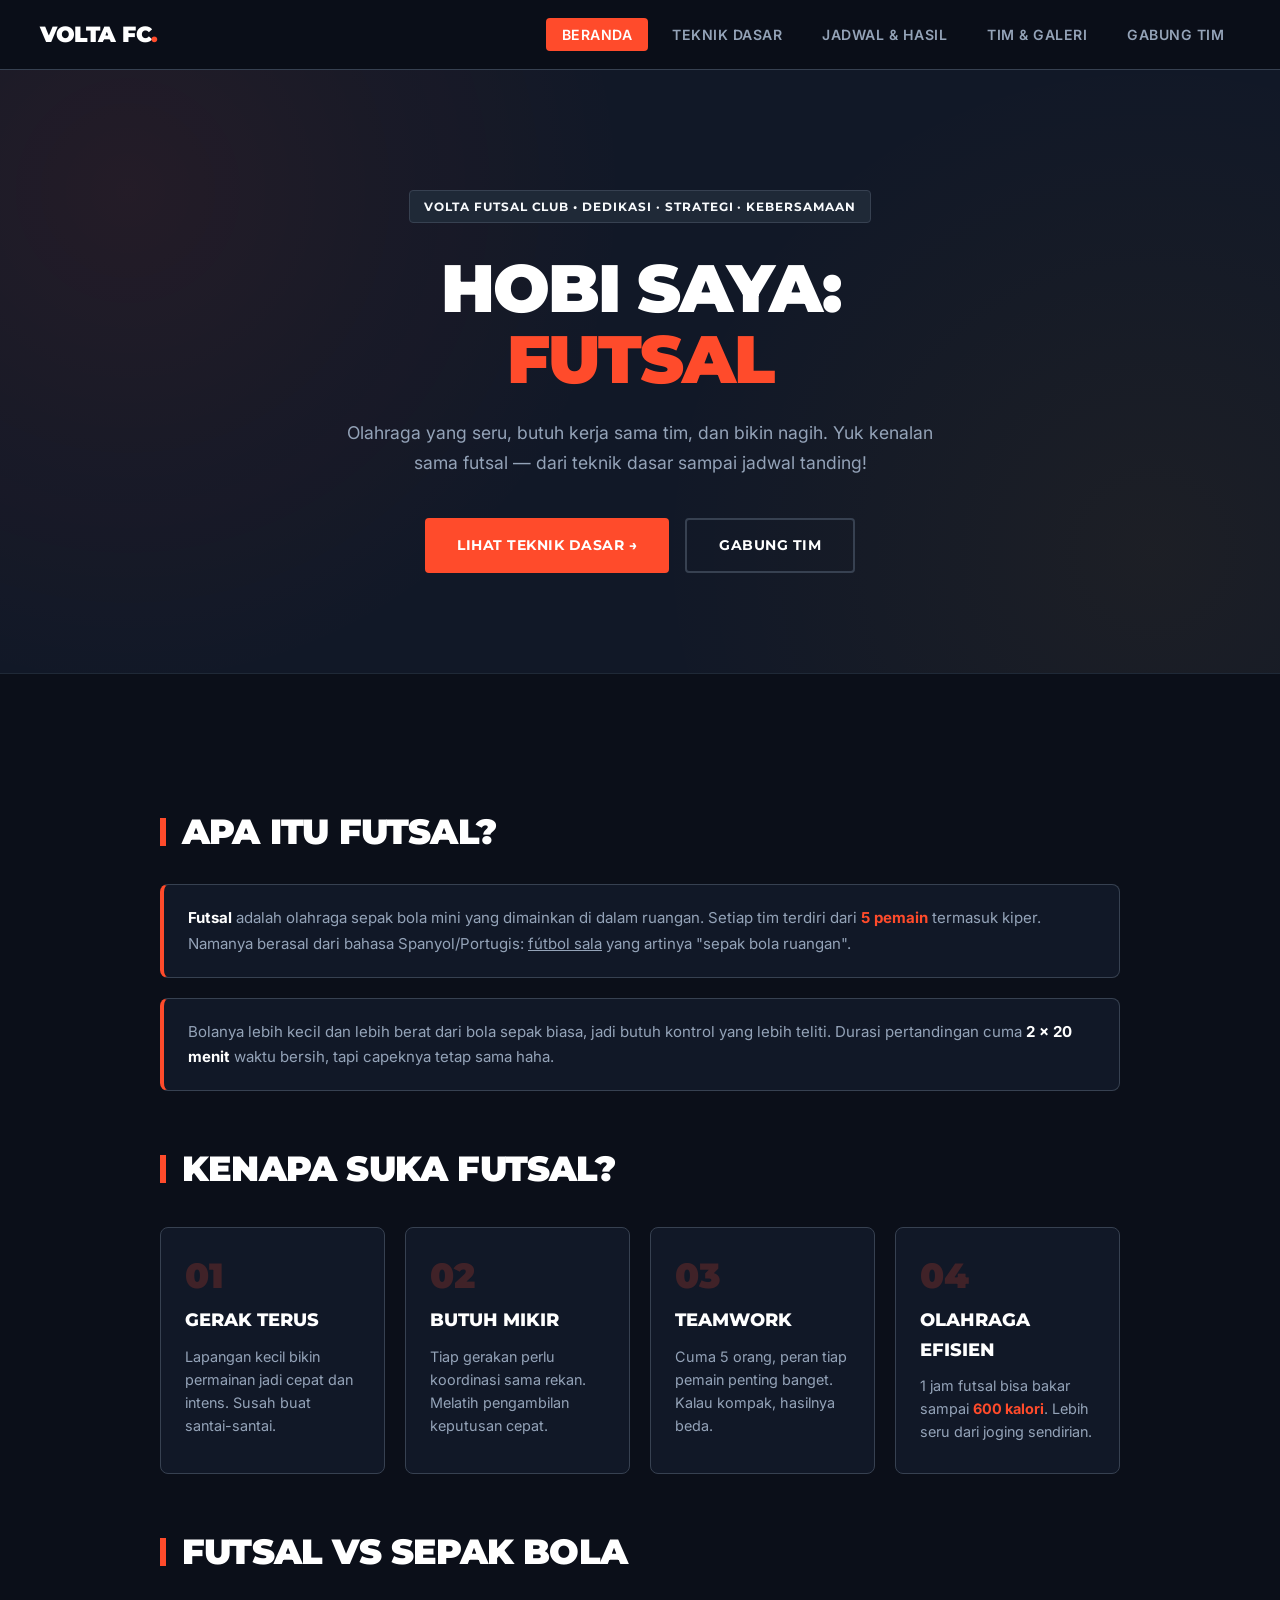
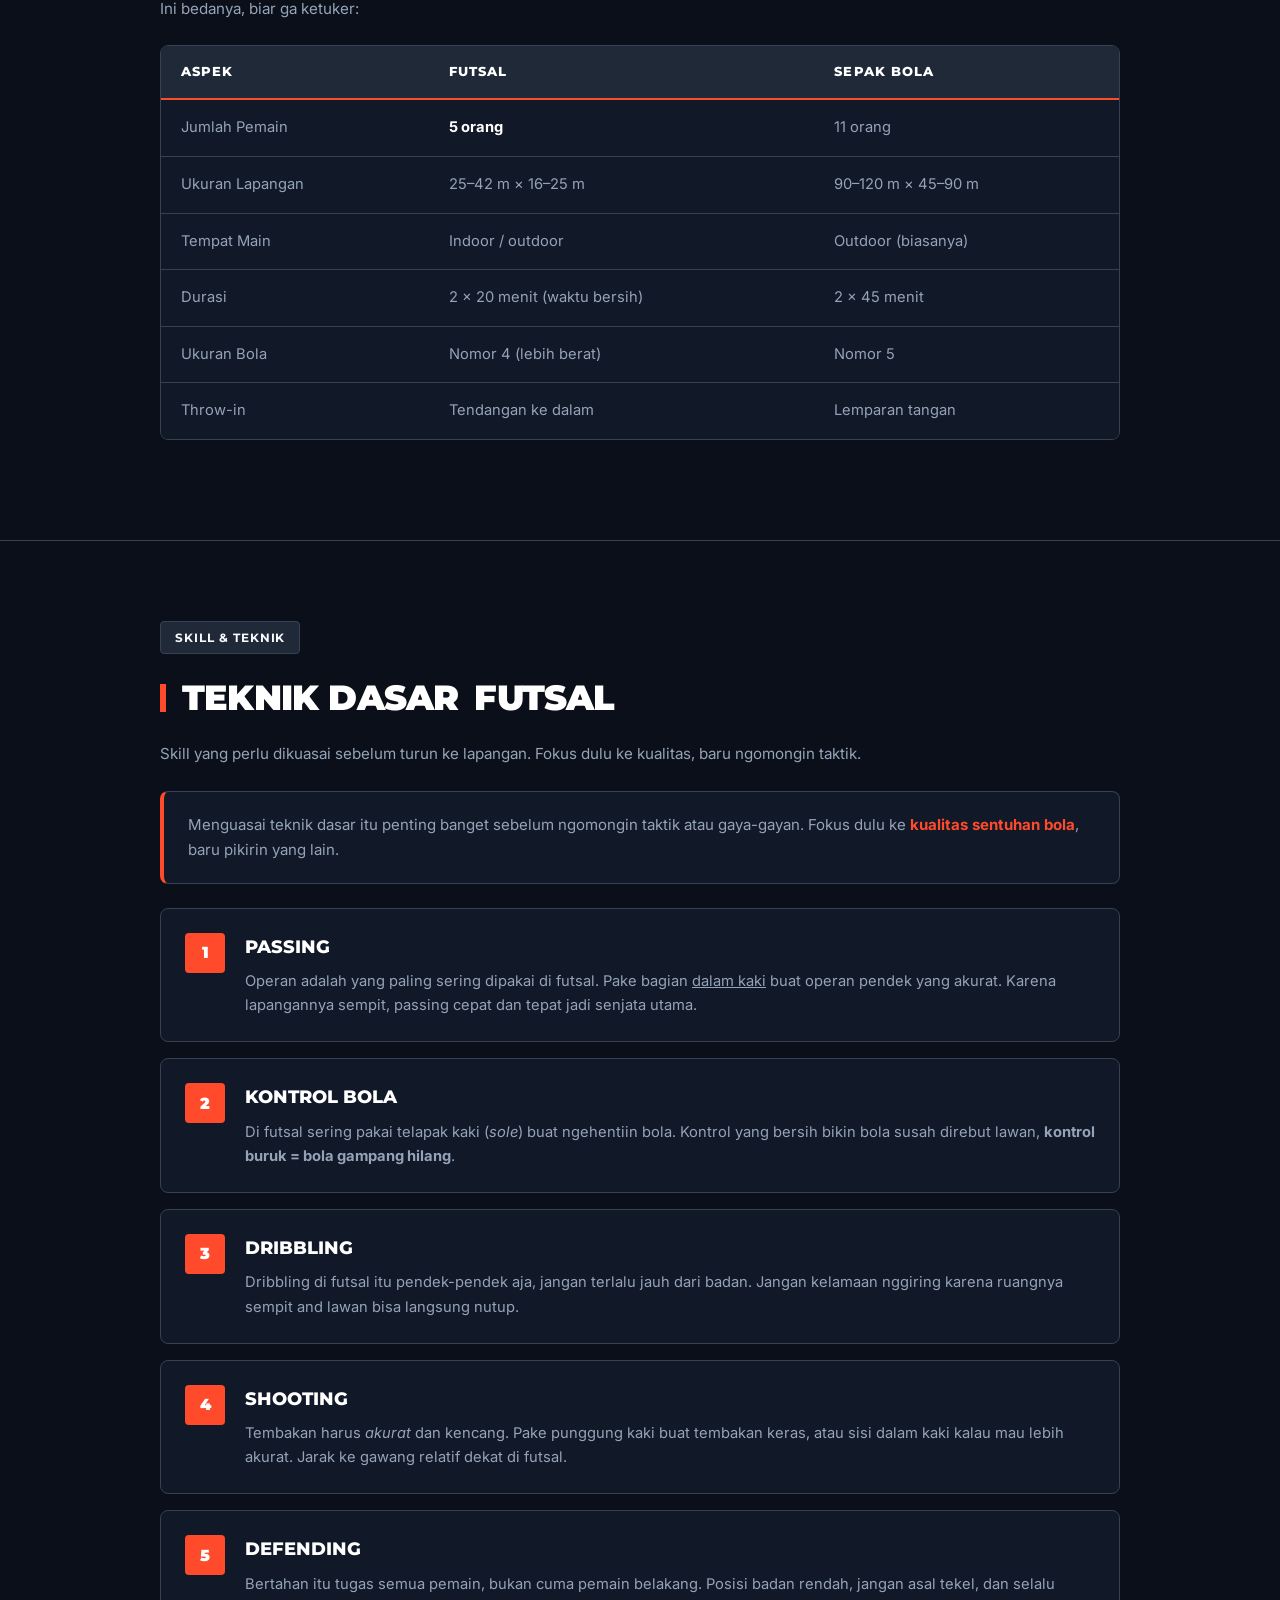
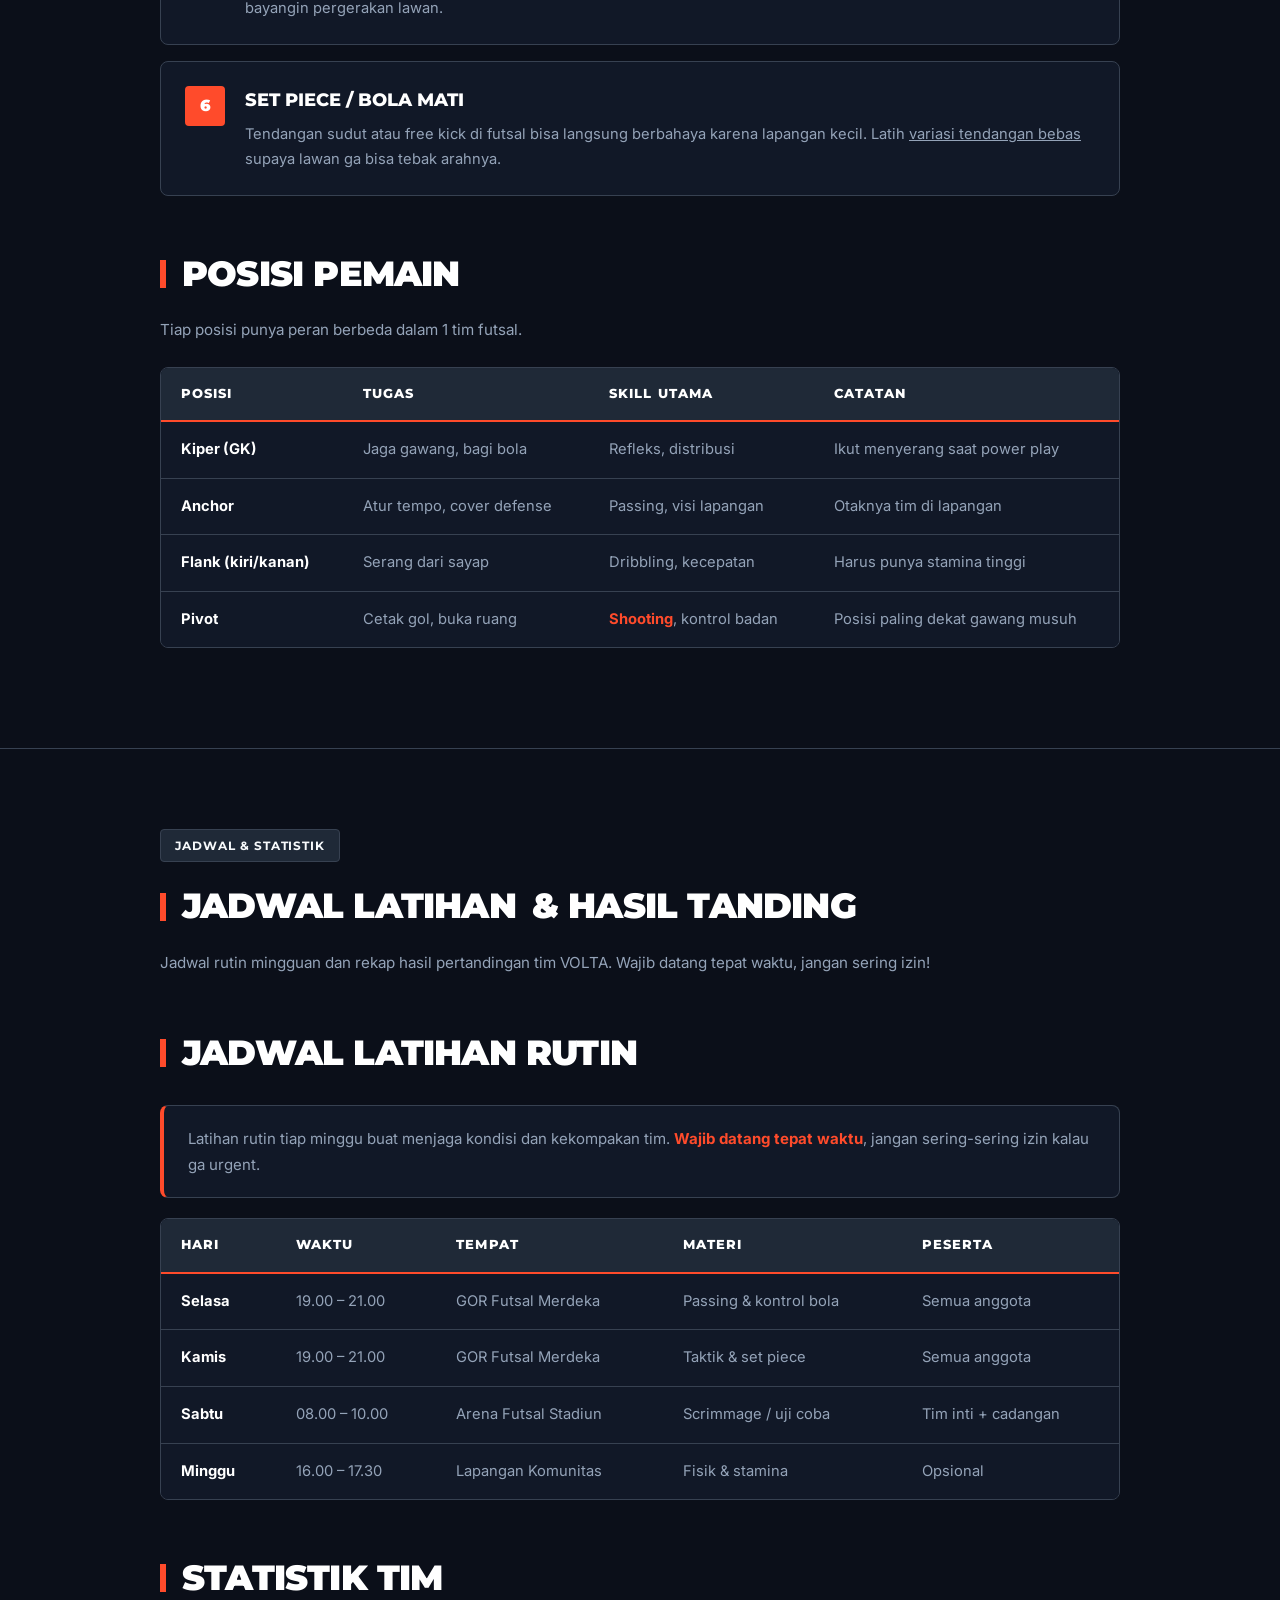
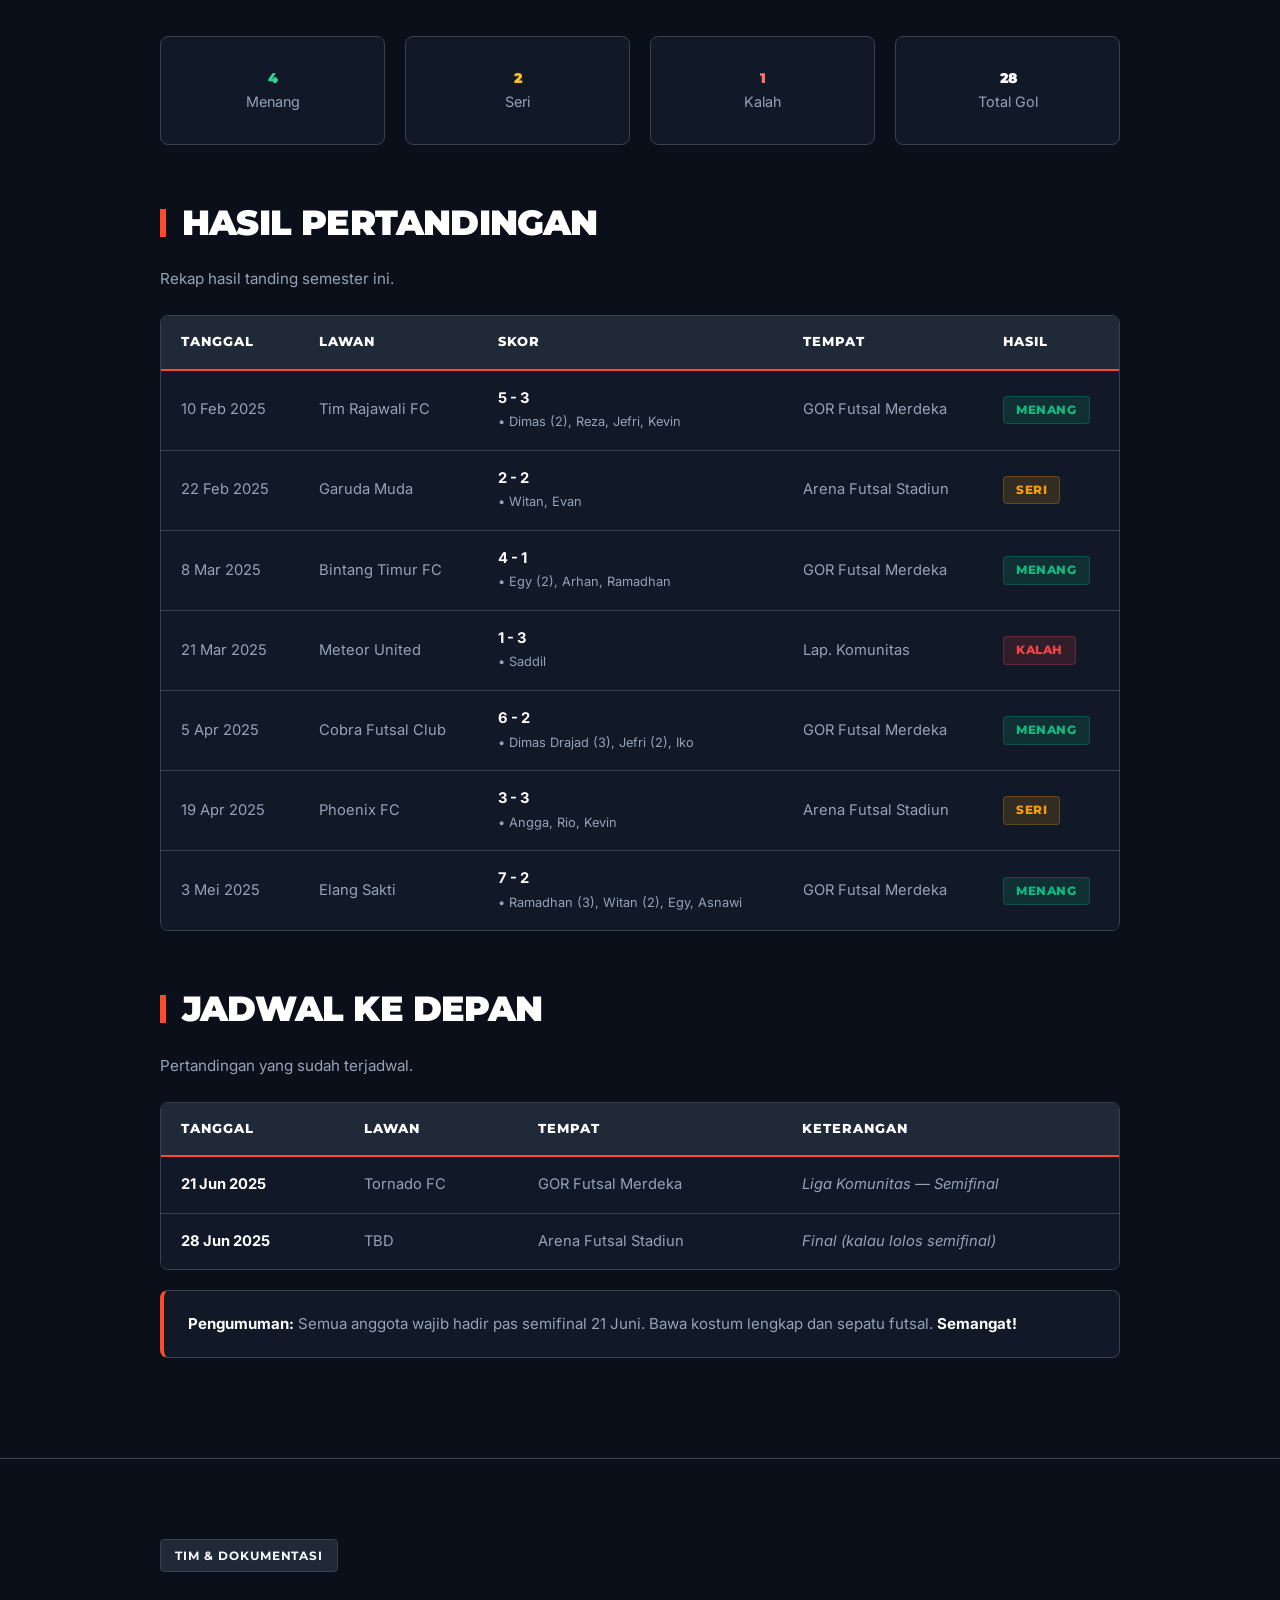
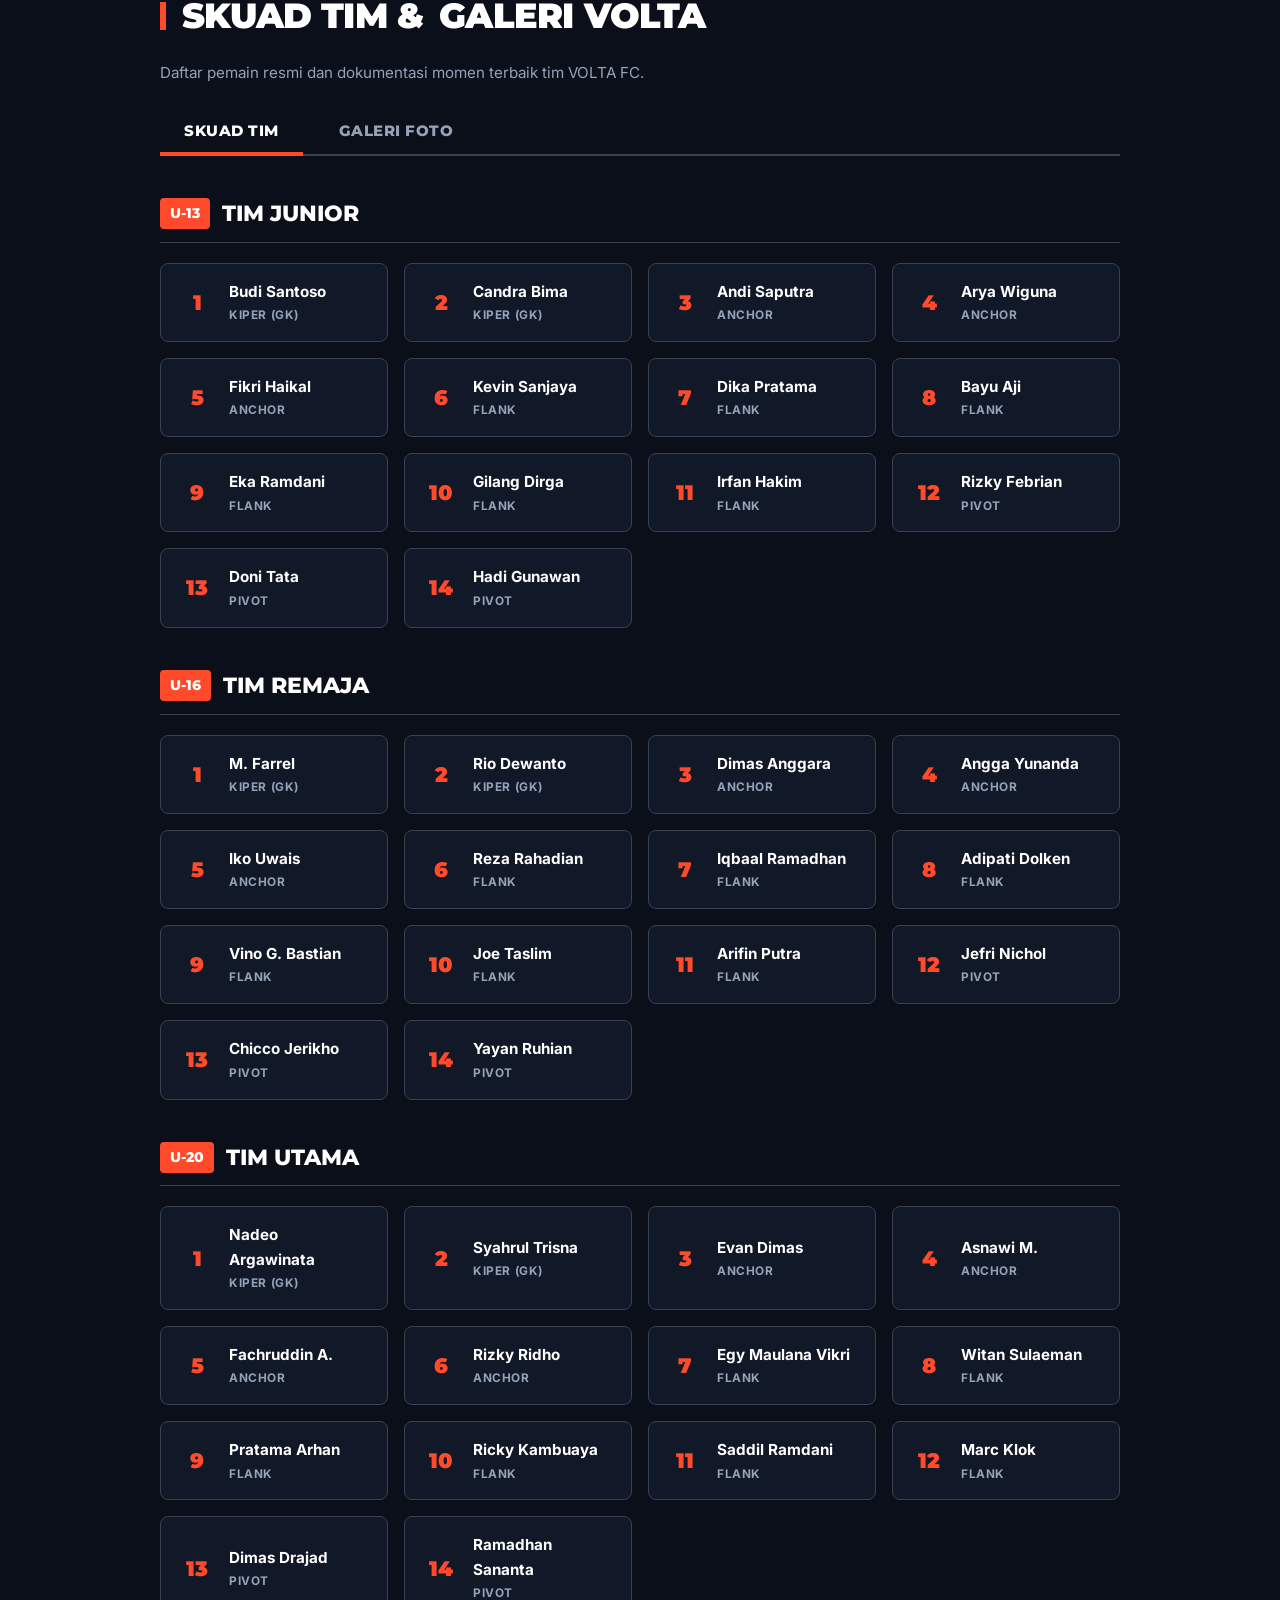
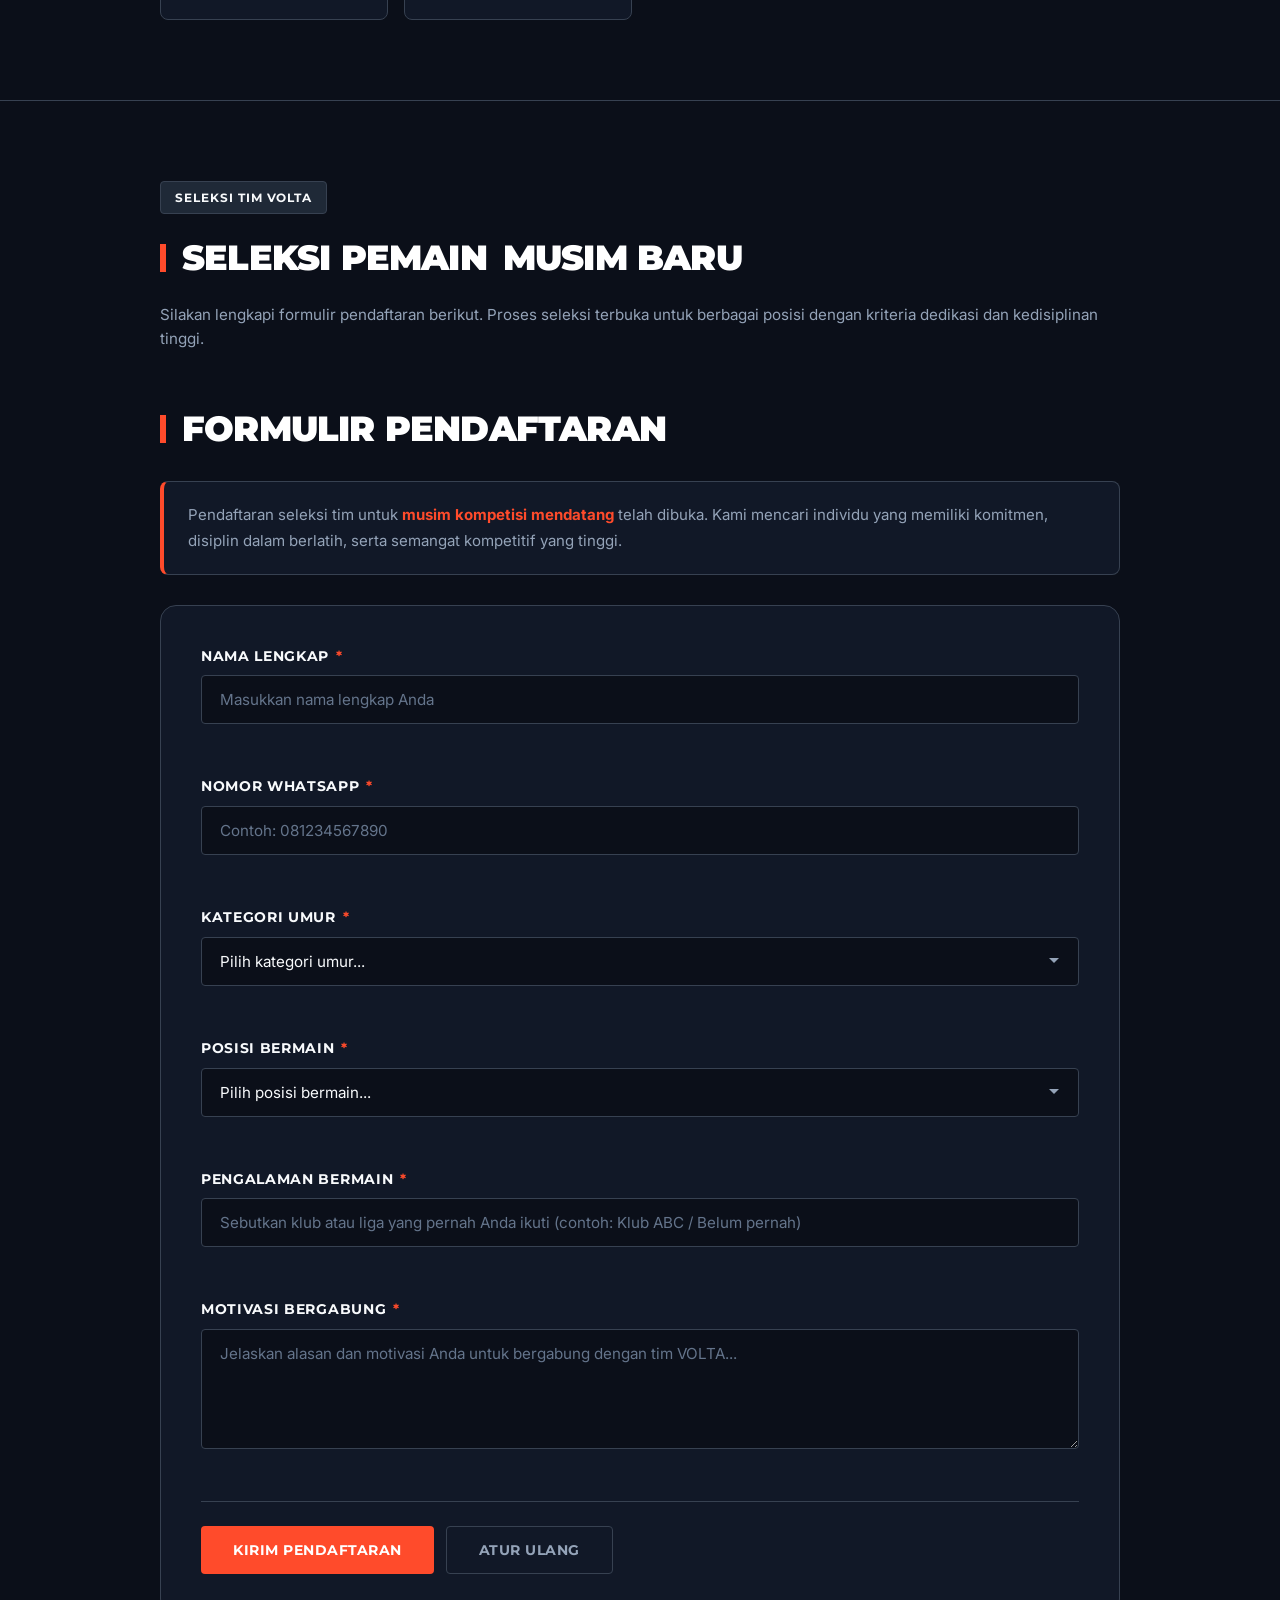
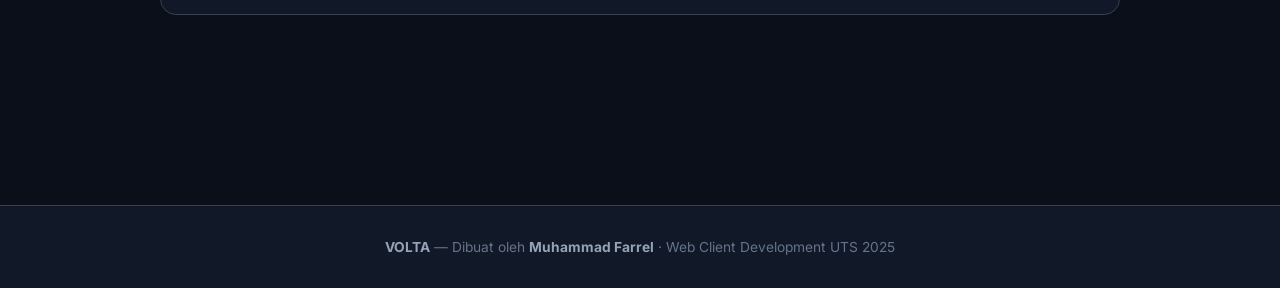
==== commit a305d834: "updatean responsive" ====
--- a/index.html
+++ b/index.html
@@ -6,141 +6,6 @@
   <title>VOLTA — Komunitas Futsal Modern</title>
   <meta name="description" content="VOLTA — komunitas futsal penuh energi. Revolusi cara main futsal: teknik tajam, strategi kuat, satu tim satu tujuan.">
   <link rel="stylesheet" href="style.css" />
-  <style>
-    html { scroll-behavior: smooth; }
-    nav .nav-links a.active { color: var(--cyan); }
-    .section-anchor {
-      display: block;
-      height: 80px;
-      margin-top: -80px;
-      visibility: hidden;
-      pointer-events: none;
-    }
-    .gallery-grid {
-      display: grid;
-      grid-template-columns: repeat(auto-fill, minmax(280px, 1fr));
-      gap: 20px;
-      margin-top: 40px;
-    }
-    .gallery-item {
-      position: relative;
-      border-radius: var(--radius);
-      overflow: hidden;
-      aspect-ratio: 1 / 1;
-      border: 1px solid var(--border2);
-      transition: all 0.4s ease;
-      cursor: pointer;
-    }
-    .gallery-item:hover {
-      transform: translateY(-8px) scale(1.02);
-      box-shadow: 0 12px 32px rgba(6, 182, 212, 0.3);
-      border-color: var(--cyan);
-    }
-    .gallery-item img { width: 100%; height: 100%; object-fit: cover; transition: transform 0.5s ease; }
-    .gallery-item:hover img { transform: scale(1.1); }
-    .gallery-overlay {
-      position: absolute;
-      bottom: 0; left: 0; right: 0;
-      background: linear-gradient(to top, rgba(10,12,20,0.9), transparent);
-      padding: 30px 20px 20px;
-      transform: translateY(100%);
-      transition: transform 0.3s ease;
-    }
-    .gallery-item:hover .gallery-overlay { transform: translateY(0); }
-    .gallery-overlay h3 { margin: 0 0 4px; color: var(--white); font-size: 1.1rem; }
-    .gallery-overlay p  { margin: 0; color: var(--cyan-light); font-size: 0.85rem; }
-    .squad-section { margin-top: 48px; }
-    .squad-title {
-      font-family: 'Space Grotesk', sans-serif;
-      font-size: 1.6rem;
-      font-weight: 800;
-      color: var(--white);
-      margin-bottom: 24px;
-      padding-bottom: 12px;
-      border-bottom: 2px solid var(--border);
-      display: flex;
-      align-items: center;
-      gap: 12px;
-    }
-    .squad-title span {
-      background: linear-gradient(135deg, var(--blue) 0%, var(--cyan) 100%);
-      padding: 4px 12px;
-      border-radius: 8px;
-      font-size: 1.1rem;
-    }
-    .player-list {
-      display: grid;
-      grid-template-columns: repeat(auto-fill, minmax(200px, 1fr));
-      gap: 16px;
-    }
-    .player-card {
-      background: var(--surface);
-      border: 1px solid var(--border2);
-      border-radius: var(--radius);
-      padding: 16px;
-      display: flex;
-      align-items: center;
-      gap: 16px;
-      transition: all 0.3s;
-    }
-    .player-card:hover {
-      background: var(--surface2);
-      border-color: rgba(6, 182, 212, 0.4);
-      transform: translateY(-4px);
-    }
-    .player-num {
-      font-family: 'Space Grotesk', sans-serif;
-      font-size: 1.2rem;
-      font-weight: 800;
-      color: var(--blue-light);
-      width: 32px;
-      text-align: center;
-    }
-    .player-info h4 { margin: 0 0 4px; font-size: 1rem; color: var(--white); }
-    .player-info p {
-      margin: 0;
-      font-size: 0.8rem;
-      color: var(--text3);
-      text-transform: uppercase;
-      letter-spacing: 0.05em;
-      font-weight: 700;
-    }
-    .tab-nav {
-      display: flex;
-      gap: 8px;
-      margin-bottom: 32px;
-      background: var(--surface);
-      border: 1px solid var(--border2);
-      border-radius: 12px;
-      padding: 6px;
-    }
-    .tab-btn {
-      flex: 1;
-      padding: 10px 20px;
-      border: none;
-      border-radius: 8px;
-      background: transparent;
-      color: var(--text2);
-      font-family: 'Space Grotesk', sans-serif;
-      font-size: 0.95rem;
-      font-weight: 600;
-      cursor: pointer;
-      transition: all 0.25s ease;
-    }
-    .tab-btn.active {
-      background: linear-gradient(135deg, var(--blue) 0%, var(--cyan) 100%);
-      color: var(--white);
-      box-shadow: 0 4px 12px rgba(6, 182, 212, 0.3);
-    }
-    .tab-btn:not(.active):hover { color: var(--white); background: var(--surface2); }
-    .tab-panel { display: none; }
-    .tab-panel.active { display: block; }
-    .section-divider {
-      border: none;
-      border-top: 1px solid var(--border);
-      margin: 60px 0 0;
-    }
-  </style>
 </head>
 <body>
 
@@ -189,23 +54,21 @@
     </div>
     <h2 class="reveal">Futsal vs Sepak Bola</h2>
     <p class="form-intro reveal">Ini bedanya, biar ga ketuker:</p>
-    <table class="reveal">
-      <thead><tr><th>Aspek</th><th>Futsal</th><th>Sepak Bola</th></tr></thead>
-      <tbody>
-        <tr><td>Jumlah Pemain</td><td><strong>5 orang</strong></td><td>11 orang</td></tr>
-        <tr><td>Ukuran Lapangan</td><td>25&ndash;42 m &times; 16&ndash;25 m</td><td>90&ndash;120 m &times; 45&ndash;90 m</td></tr>
-        <tr><td>Tempat Main</td><td>Indoor / outdoor</td><td>Outdoor (biasanya)</td></tr>
-        <tr><td>Durasi</td><td>2 &times; 20 menit (waktu bersih)</td><td>2 &times; 45 menit</td></tr>
-        <tr><td>Ukuran Bola</td><td>Nomor 4 (lebih berat)</td><td>Nomor 5</td></tr>
-        <tr><td>Throw-in</td><td>Tendangan ke dalam</td><td>Lemparan tangan</td></tr>
-      </tbody>
-    </table>
-  </div>
-
-  <!-- TEKNIK DASAR -->
-  <hr class="section-divider">
-  <span class="section-anchor" id="teknik"></span>
-  <div class="section">
+    <div class="table-wrapper reveal">
+      <table>
+        <thead><tr><th>Aspek</th><th>Futsal</th><th>Sepak Bola</th></tr></thead>
+        <tbody>
+          <tr><td>Jumlah Pemain</td><td><strong>5 orang</strong></td><td>11 orang</td></tr>
+          <tr><td>Ukuran Lapangan</td><td>25&ndash;42 m &times; 16&ndash;25 m</td><td>90&ndash;120 m &times; 45&ndash;90 m</td></tr>
+          <tr><td>Tempat Main</td><td>Indoor / outdoor</td><td>Outdoor (biasanya)</td></tr>
+          <tr><td>Durasi</td><td>2 &times; 20 menit (waktu bersih)</td><td>2 &times; 45 menit</td></tr>
+          <tr><td>Ukuran Bola</td><td>Nomor 4 (lebih berat)</td><td>Nomor 5</td></tr>
+          <tr><td>Throw-in</td><td>Tendangan ke dalam</td><td>Lemparan tangan</td></tr>
+        </tbody>
+      </table>
+    </div>
+  </div>
+
   <!-- TEKNIK DASAR -->
   <hr class="section-divider">
   <span class="section-anchor" id="teknik"></span>
@@ -227,15 +90,17 @@
     </div>
     <h2 class="reveal">Posisi Pemain</h2>
     <p class="form-intro reveal">Tiap posisi punya peran berbeda dalam 1 tim futsal.</p>
-    <table class="reveal">
-      <thead><tr><th>Posisi</th><th>Tugas</th><th>Skill Utama</th><th>Catatan</th></tr></thead>
-      <tbody>
-        <tr><td><strong>Kiper (GK)</strong></td><td>Jaga gawang, bagi bola</td><td>Refleks, distribusi</td><td>Ikut menyerang saat power play</td></tr>
-        <tr><td><strong>Anchor</strong></td><td>Atur tempo, cover defense</td><td>Passing, visi lapangan</td><td>Otaknya tim di lapangan</td></tr>
-        <tr><td><strong>Flank (kiri/kanan)</strong></td><td>Serang dari sayap</td><td>Dribbling, kecepatan</td><td>Harus punya stamina tinggi</td></tr>
-        <tr><td><strong>Pivot</strong></td><td>Cetak gol, buka ruang</td><td><span class="highlight">Shooting</span>, kontrol badan</td><td>Posisi paling dekat gawang musuh</td></tr>
-      </tbody>
-    </table>
+    <div class="table-wrapper reveal">
+      <table>
+        <thead><tr><th>Posisi</th><th>Tugas</th><th>Skill Utama</th><th>Catatan</th></tr></thead>
+        <tbody>
+          <tr><td><strong>Kiper (GK)</strong></td><td>Jaga gawang, bagi bola</td><td>Refleks, distribusi</td><td>Ikut menyerang saat power play</td></tr>
+          <tr><td><strong>Anchor</strong></td><td>Atur tempo, cover defense</td><td>Passing, visi lapangan</td><td>Otaknya tim di lapangan</td></tr>
+          <tr><td><strong>Flank (kiri/kanan)</strong></td><td>Serang dari sayap</td><td>Dribbling, kecepatan</td><td>Harus punya stamina tinggi</td></tr>
+          <tr><td><strong>Pivot</strong></td><td>Cetak gol, buka ruang</td><td><span class="highlight">Shooting</span>, kontrol badan</td><td>Posisi paling dekat gawang musuh</td></tr>
+        </tbody>
+      </table>
+    </div>
   </div>
 
   <!-- JADWAL & HASIL -->
@@ -250,15 +115,17 @@
       Latihan rutin tiap minggu buat menjaga kondisi dan kekompakan tim.
       <span class="highlight">Wajib datang tepat waktu</span>, jangan sering-sering izin kalau ga urgent.
     </div>
-    <table class="reveal">
-      <thead><tr><th>Hari</th><th>Waktu</th><th>Tempat</th><th>Materi</th><th>Peserta</th></tr></thead>
-      <tbody>
-        <tr><td><strong>Selasa</strong></td><td>19.00 &ndash; 21.00</td><td>GOR Futsal Merdeka</td><td>Passing &amp; kontrol bola</td><td>Semua anggota</td></tr>
-        <tr><td><strong>Kamis</strong></td><td>19.00 &ndash; 21.00</td><td>GOR Futsal Merdeka</td><td>Taktik &amp; set piece</td><td>Semua anggota</td></tr>
-        <tr><td><strong>Sabtu</strong></td><td>08.00 &ndash; 10.00</td><td>Arena Futsal Stadiun</td><td>Scrimmage / uji coba</td><td>Tim inti + cadangan</td></tr>
-        <tr><td><strong>Minggu</strong></td><td>16.00 &ndash; 17.30</td><td>Lapangan Komunitas</td><td>Fisik &amp; stamina</td><td>Opsional</td></tr>
-      </tbody>
-    </table>
+    <div class="table-wrapper reveal">
+      <table>
+        <thead><tr><th>Hari</th><th>Waktu</th><th>Tempat</th><th>Materi</th><th>Peserta</th></tr></thead>
+        <tbody>
+          <tr><td><strong>Selasa</strong></td><td>19.00 &ndash; 21.00</td><td>GOR Futsal Merdeka</td><td>Passing &amp; kontrol bola</td><td>Semua anggota</td></tr>
+          <tr><td><strong>Kamis</strong></td><td>19.00 &ndash; 21.00</td><td>GOR Futsal Merdeka</td><td>Taktik &amp; set piece</td><td>Semua anggota</td></tr>
+          <tr><td><strong>Sabtu</strong></td><td>08.00 &ndash; 10.00</td><td>Arena Futsal Stadiun</td><td>Scrimmage / uji coba</td><td>Tim inti + cadangan</td></tr>
+          <tr><td><strong>Minggu</strong></td><td>16.00 &ndash; 17.30</td><td>Lapangan Komunitas</td><td>Fisik &amp; stamina</td><td>Opsional</td></tr>
+        </tbody>
+      </table>
+    </div>
     <h2 class="reveal">Statistik Tim</h2>
     <div class="card-grid reveal-stagger">
       <div class="card" style="text-align:center;"><p class="stat-number" style="color:#34d399;">4</p><p>Menang</p></div>
@@ -268,27 +135,31 @@
     </div>
     <h2 class="reveal">Hasil Pertandingan</h2>
     <p class="form-intro reveal">Rekap hasil tanding semester ini.</p>
-    <table class="reveal">
-      <thead><tr><th>Tanggal</th><th>Lawan</th><th>Skor</th><th>Tempat</th><th>Hasil</th></tr></thead>
-      <tbody>
-        <tr><td>10 Feb 2025</td><td>Tim Rajawali FC</td><td><strong>5 - 3</strong><br><span style="font-size:0.8rem;color:var(--text3);">&bull; Dimas (2), Reza, Jefri, Kevin</span></td><td>GOR Futsal Merdeka</td><td><span class="badge badge-menang">Menang</span></td></tr>
-        <tr><td>22 Feb 2025</td><td>Garuda Muda</td><td><strong>2 - 2</strong><br><span style="font-size:0.8rem;color:var(--text3);">&bull; Witan, Evan</span></td><td>Arena Futsal Stadiun</td><td><span class="badge badge-seri">Seri</span></td></tr>
-        <tr><td>8 Mar 2025</td><td>Bintang Timur FC</td><td><strong>4 - 1</strong><br><span style="font-size:0.8rem;color:var(--text3);">&bull; Egy (2), Arhan, Ramadhan</span></td><td>GOR Futsal Merdeka</td><td><span class="badge badge-menang">Menang</span></td></tr>
-        <tr><td>21 Mar 2025</td><td>Meteor United</td><td><strong>1 - 3</strong><br><span style="font-size:0.8rem;color:var(--text3);">&bull; Saddil</span></td><td>Lap. Komunitas</td><td><span class="badge badge-kalah">Kalah</span></td></tr>
-        <tr><td>5 Apr 2025</td><td>Cobra Futsal Club</td><td><strong>6 - 2</strong><br><span style="font-size:0.8rem;color:var(--text3);">&bull; Dimas Drajad (3), Jefri (2), Iko</span></td><td>GOR Futsal Merdeka</td><td><span class="badge badge-menang">Menang</span></td></tr>
-        <tr><td>19 Apr 2025</td><td>Phoenix FC</td><td><strong>3 - 3</strong><br><span style="font-size:0.8rem;color:var(--text3);">&bull; Angga, Rio, Kevin</span></td><td>Arena Futsal Stadiun</td><td><span class="badge badge-seri">Seri</span></td></tr>
-        <tr><td>3 Mei 2025</td><td>Elang Sakti</td><td><strong>7 - 2</strong><br><span style="font-size:0.8rem;color:var(--text3);">&bull; Ramadhan (3), Witan (2), Egy, Asnawi</span></td><td>GOR Futsal Merdeka</td><td><span class="badge badge-menang">Menang</span></td></tr>
-      </tbody>
-    </table>
+    <div class="table-wrapper reveal">
+      <table>
+        <thead><tr><th>Tanggal</th><th>Lawan</th><th>Skor</th><th>Tempat</th><th>Hasil</th></tr></thead>
+        <tbody>
+          <tr><td>10 Feb 2025</td><td>Tim Rajawali FC</td><td><strong>5 - 3</strong><br><span style="font-size:0.8rem;color:var(--text3);">&bull; Dimas (2), Reza, Jefri, Kevin</span></td><td>GOR Futsal Merdeka</td><td><span class="badge badge-menang">Menang</span></td></tr>
+          <tr><td>22 Feb 2025</td><td>Garuda Muda</td><td><strong>2 - 2</strong><br><span style="font-size:0.8rem;color:var(--text3);">&bull; Witan, Evan</span></td><td>Arena Futsal Stadiun</td><td><span class="badge badge-seri">Seri</span></td></tr>
+          <tr><td>8 Mar 2025</td><td>Bintang Timur FC</td><td><strong>4 - 1</strong><br><span style="font-size:0.8rem;color:var(--text3);">&bull; Egy (2), Arhan, Ramadhan</span></td><td>GOR Futsal Merdeka</td><td><span class="badge badge-menang">Menang</span></td></tr>
+          <tr><td>21 Mar 2025</td><td>Meteor United</td><td><strong>1 - 3</strong><br><span style="font-size:0.8rem;color:var(--text3);">&bull; Saddil</span></td><td>Lap. Komunitas</td><td><span class="badge badge-kalah">Kalah</span></td></tr>
+          <tr><td>5 Apr 2025</td><td>Cobra Futsal Club</td><td><strong>6 - 2</strong><br><span style="font-size:0.8rem;color:var(--text3);">&bull; Dimas Drajad (3), Jefri (2), Iko</span></td><td>GOR Futsal Merdeka</td><td><span class="badge badge-menang">Menang</span></td></tr>
+          <tr><td>19 Apr 2025</td><td>Phoenix FC</td><td><strong>3 - 3</strong><br><span style="font-size:0.8rem;color:var(--text3);">&bull; Angga, Rio, Kevin</span></td><td>Arena Futsal Stadiun</td><td><span class="badge badge-seri">Seri</span></td></tr>
+          <tr><td>3 Mei 2025</td><td>Elang Sakti</td><td><strong>7 - 2</strong><br><span style="font-size:0.8rem;color:var(--text3);">&bull; Ramadhan (3), Witan (2), Egy, Asnawi</span></td><td>GOR Futsal Merdeka</td><td><span class="badge badge-menang">Menang</span></td></tr>
+        </tbody>
+      </table>
+    </div>
     <h2 class="reveal">Jadwal ke Depan</h2>
     <p class="form-intro reveal">Pertandingan yang sudah terjadwal.</p>
-    <table class="reveal">
-      <thead><tr><th>Tanggal</th><th>Lawan</th><th>Tempat</th><th>Keterangan</th></tr></thead>
-      <tbody>
-        <tr><td><strong>21 Jun 2025</strong></td><td>Tornado FC</td><td>GOR Futsal Merdeka</td><td><em>Liga Komunitas &mdash; Semifinal</em></td></tr>
-        <tr><td><strong>28 Jun 2025</strong></td><td>TBD</td><td>Arena Futsal Stadiun</td><td><em>Final (kalau lolos semifinal)</em></td></tr>
-      </tbody>
-    </table>
+    <div class="table-wrapper reveal">
+      <table>
+        <thead><tr><th>Tanggal</th><th>Lawan</th><th>Tempat</th><th>Keterangan</th></tr></thead>
+        <tbody>
+          <tr><td><strong>21 Jun 2025</strong></td><td>Tornado FC</td><td>GOR Futsal Merdeka</td><td><em>Liga Komunitas &mdash; Semifinal</em></td></tr>
+          <tr><td><strong>28 Jun 2025</strong></td><td>TBD</td><td>Arena Futsal Stadiun</td><td><em>Final (kalau lolos semifinal)</em></td></tr>
+        </tbody>
+      </table>
+    </div>
     <div class="info-box reveal" style="margin-top:20px;">
       <strong>Pengumuman:</strong> Semua anggota wajib hadir pas semifinal 21 Juni.
       Bawa kostum lengkap dan sepatu futsal. <strong>Semangat!</strong>
--- a/style.css
+++ b/style.css
@@ -65,6 +65,15 @@
   overflow-x: hidden;
 }
 
+/* Section Anchor scroll offset */
+.section-anchor {
+  display: block;
+  height: 85px;
+  margin-top: -85px;
+  visibility: hidden;
+  pointer-events: none;
+}
+
 /* Scrollbar styling */
 ::-webkit-scrollbar {
   width: 8px;
@@ -453,6 +462,19 @@
 /* ============================================================
    TABLE (Solid collegiate layout)
    ============================================================ */
+.table-wrapper {
+  overflow-x: auto;
+  border-radius: var(--radius);
+  border: 1px solid var(--border-light);
+  margin: 20px 0;
+  background-color: var(--bg-secondary);
+}
+.table-wrapper table {
+  margin: 0;
+  border: none;
+  border-radius: 0;
+  box-shadow: none;
+}
 table {
   width: 100%;
   border-collapse: collapse;
@@ -987,6 +1009,8 @@
 
   .nav-links {
     gap: 4px;
+    flex-wrap: wrap;
+    justify-content: center;
   }
 
   .nav-links li a {
@@ -1013,6 +1037,20 @@
   .card-grid {
     grid-template-columns: repeat(auto-fit, minmax(180px, 1fr));
   }
+
+  .gallery-grid {
+    grid-template-columns: repeat(auto-fill, minmax(220px, 1fr));
+  }
+
+  .player-list {
+    grid-template-columns: repeat(auto-fill, minmax(170px, 1fr));
+    gap: 12px;
+  }
+
+  .tab-btn {
+    padding: 10px 16px;
+    font-size: 0.85rem;
+  }
 }
 
 @media (max-width: 480px) {
@@ -1028,6 +1066,56 @@
   }
   .btn-form, .btn-form-secondary, .btn-form-danger {
     width: 100%;
+  }
+
+  .tab-nav {
+    flex-direction: column;
+    gap: 6px;
+    border-bottom: none;
+  }
+
+  .tab-btn {
+    width: 100%;
+    text-align: center;
+    border: 1px solid var(--border-light);
+    border-radius: var(--radius-sm);
+  }
+
+  .tab-btn::after {
+    display: none;
+  }
+
+  .tab-btn.active {
+    background-color: var(--primary);
+    color: var(--white);
+    border-color: var(--primary);
+  }
+
+  .player-list {
+    grid-template-columns: repeat(auto-fill, minmax(130px, 1fr));
+    gap: 10px;
+  }
+
+  .player-card {
+    padding: 12px 10px;
+    gap: 10px;
+  }
+
+  .player-num {
+    font-size: 1.1rem;
+    width: 20px;
+  }
+
+  .player-info h4 {
+    font-size: 0.8rem;
+  }
+
+  .player-info p {
+    font-size: 0.65rem;
+  }
+
+  .gallery-grid {
+    grid-template-columns: 1fr;
   }
 }
 
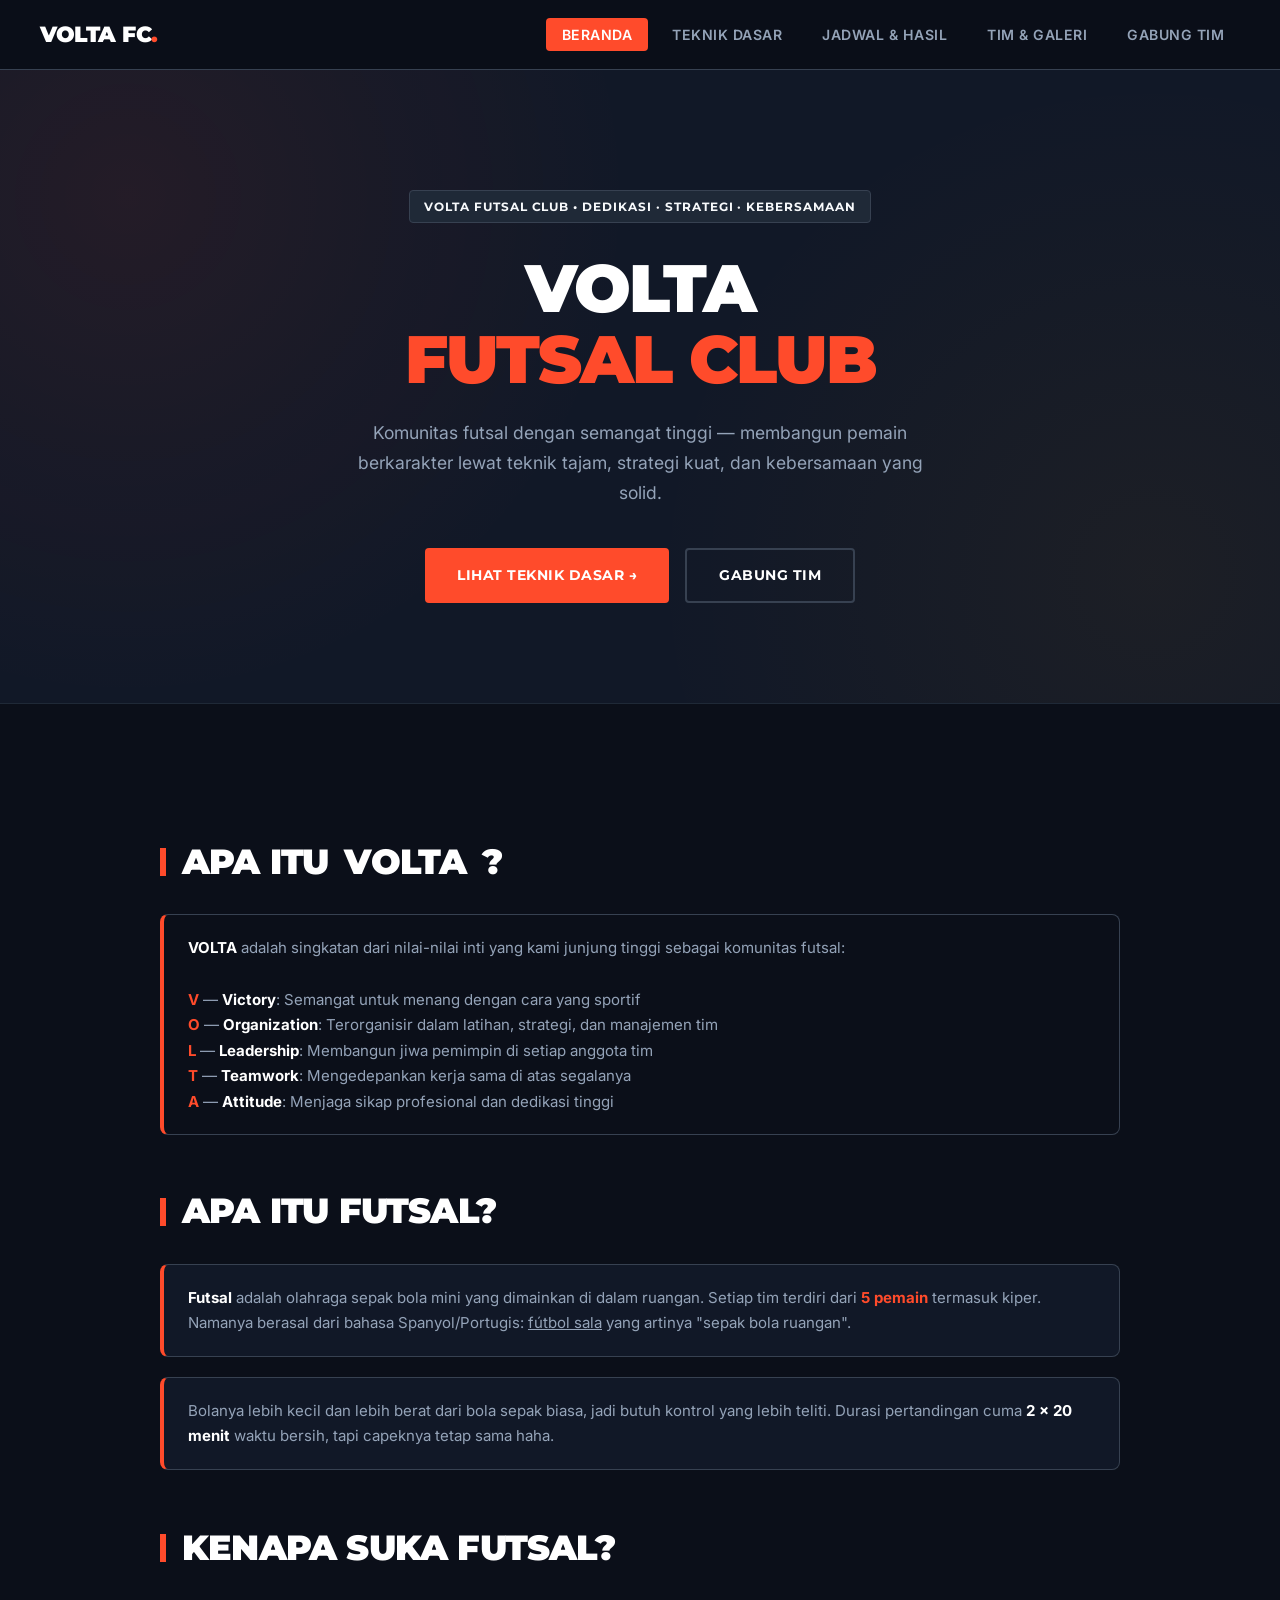
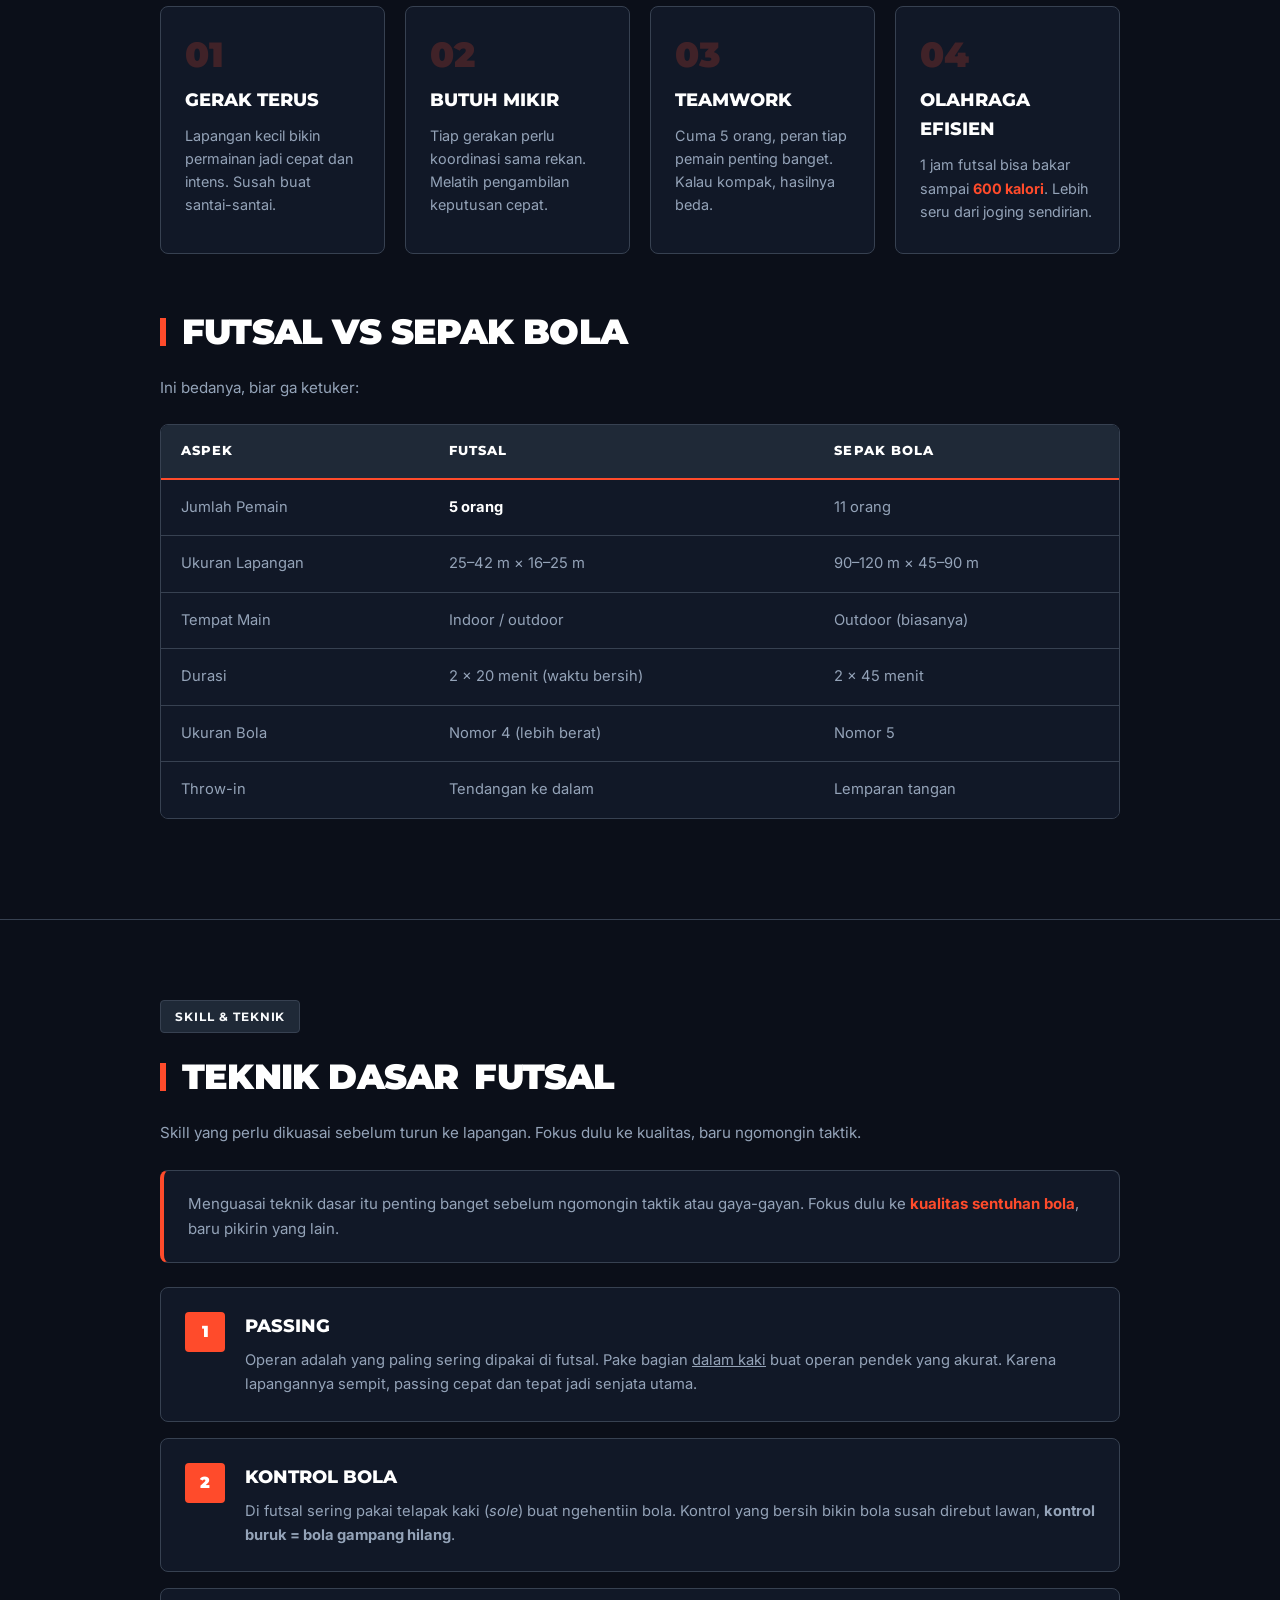
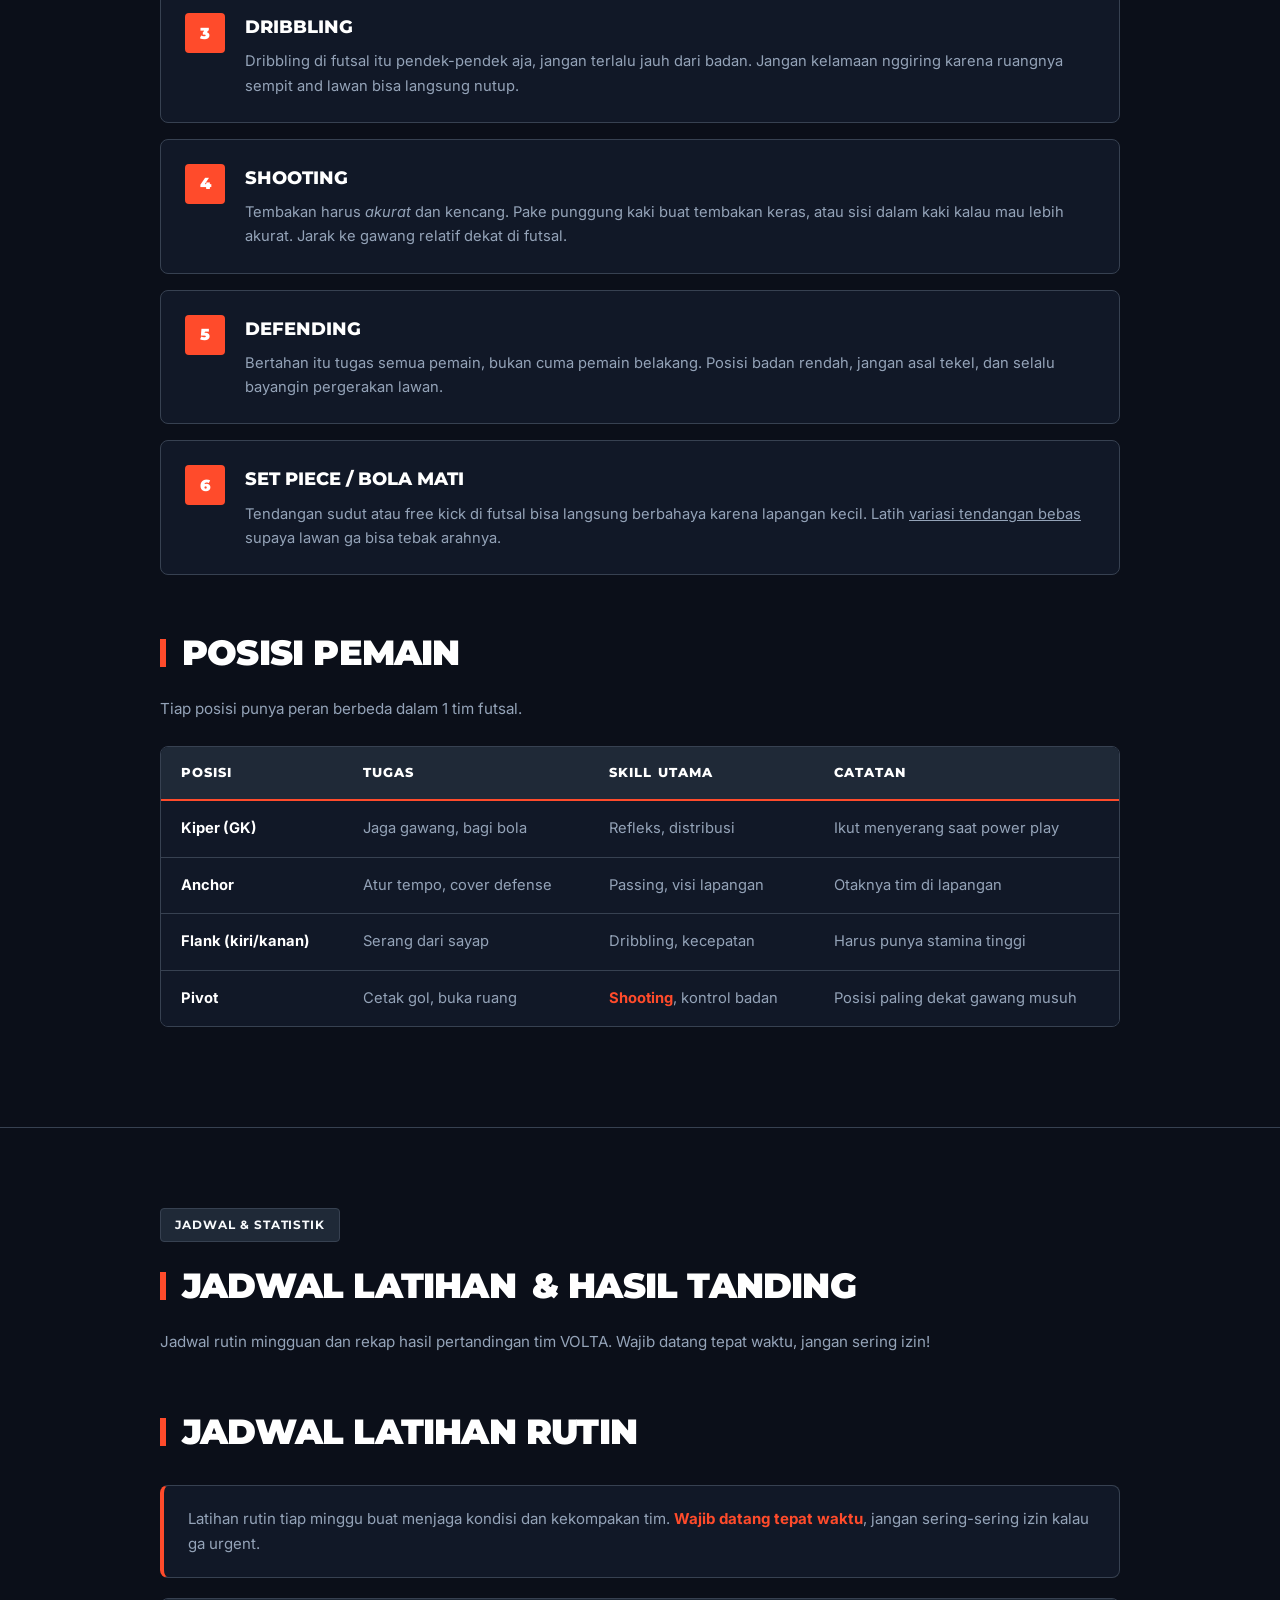
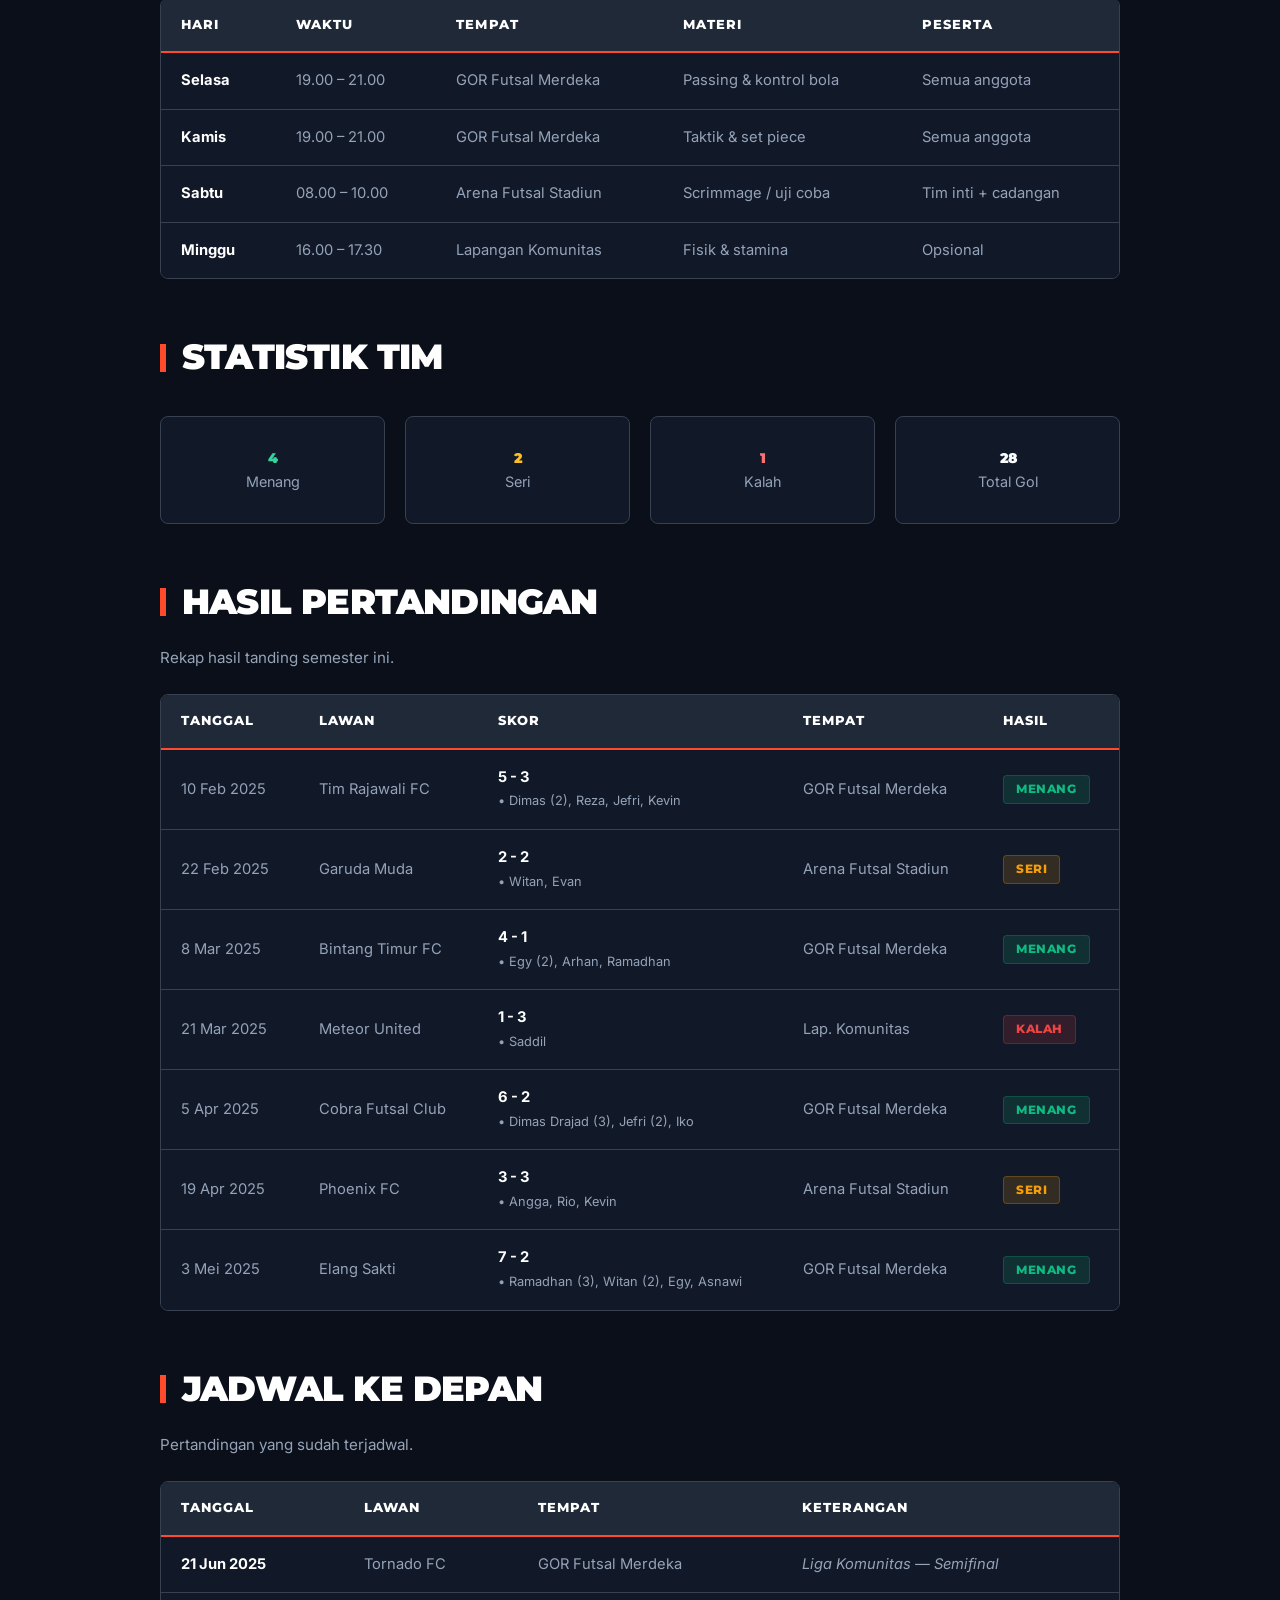
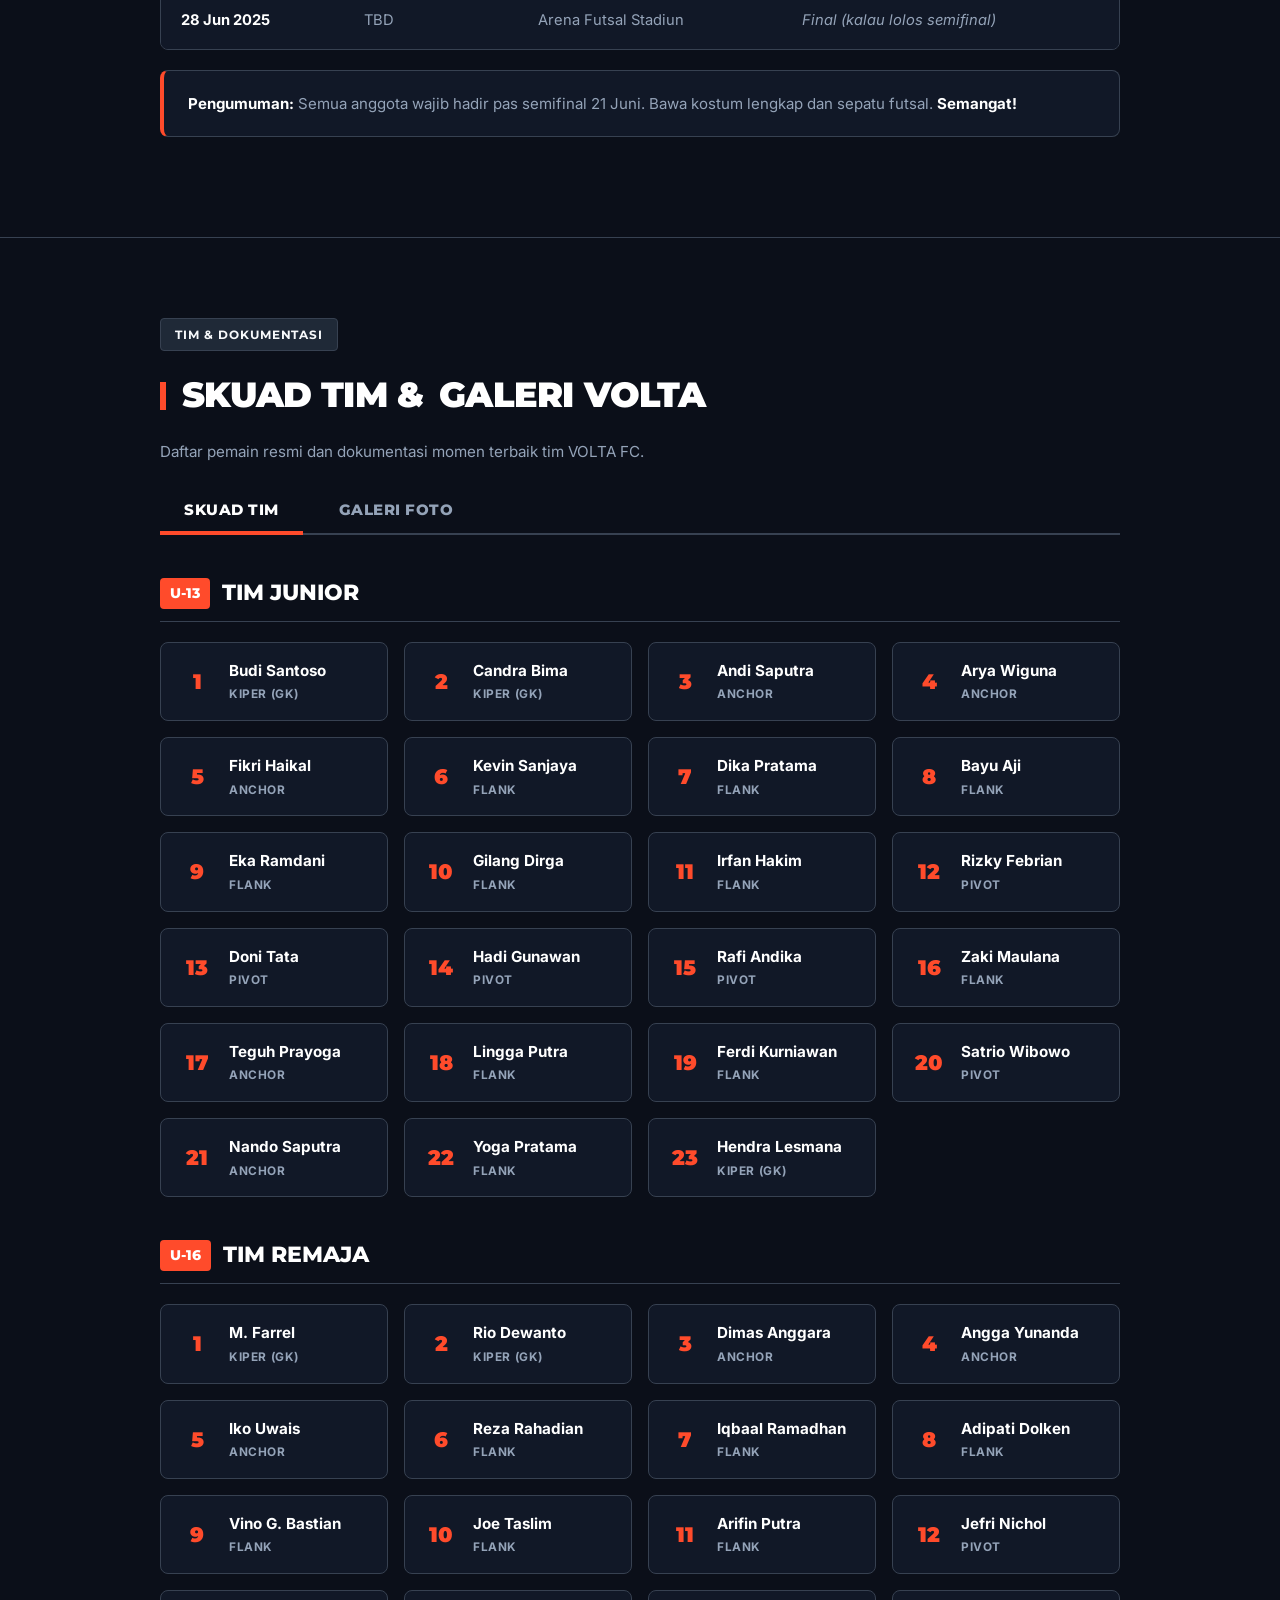
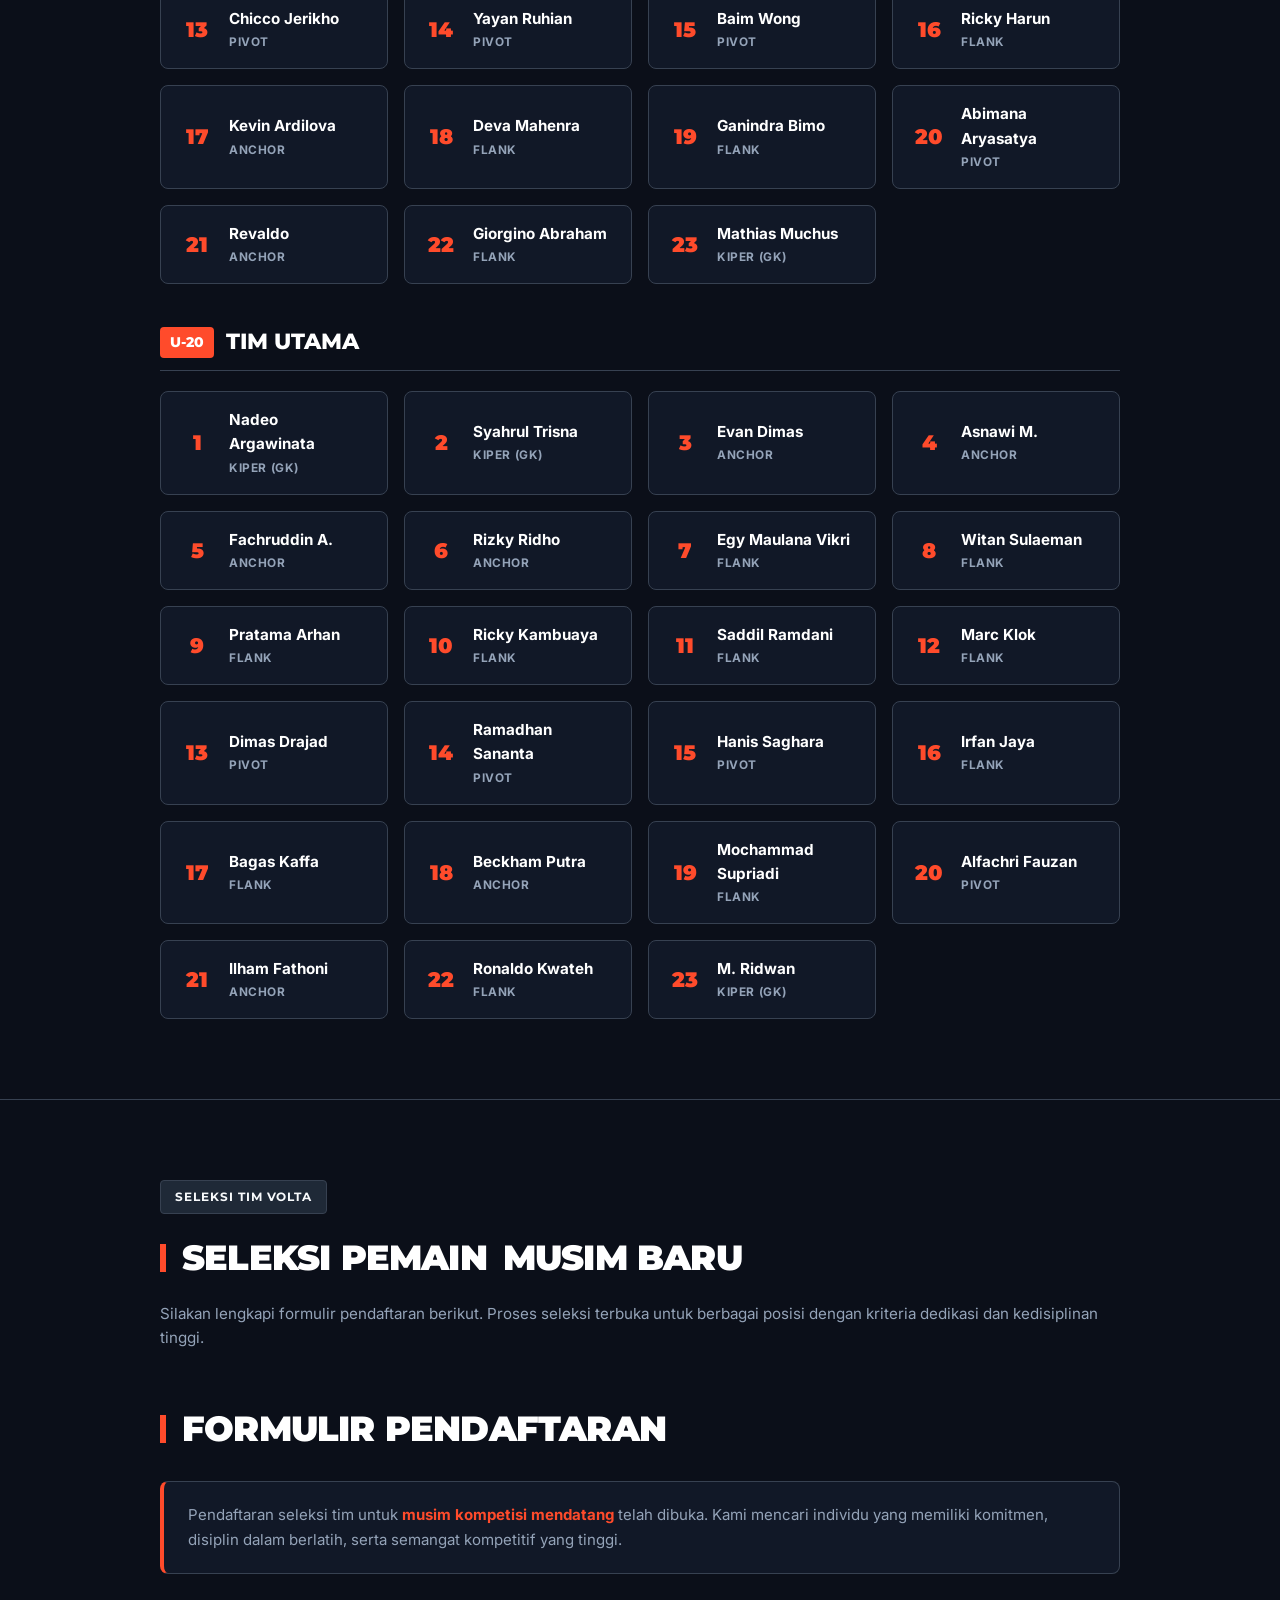
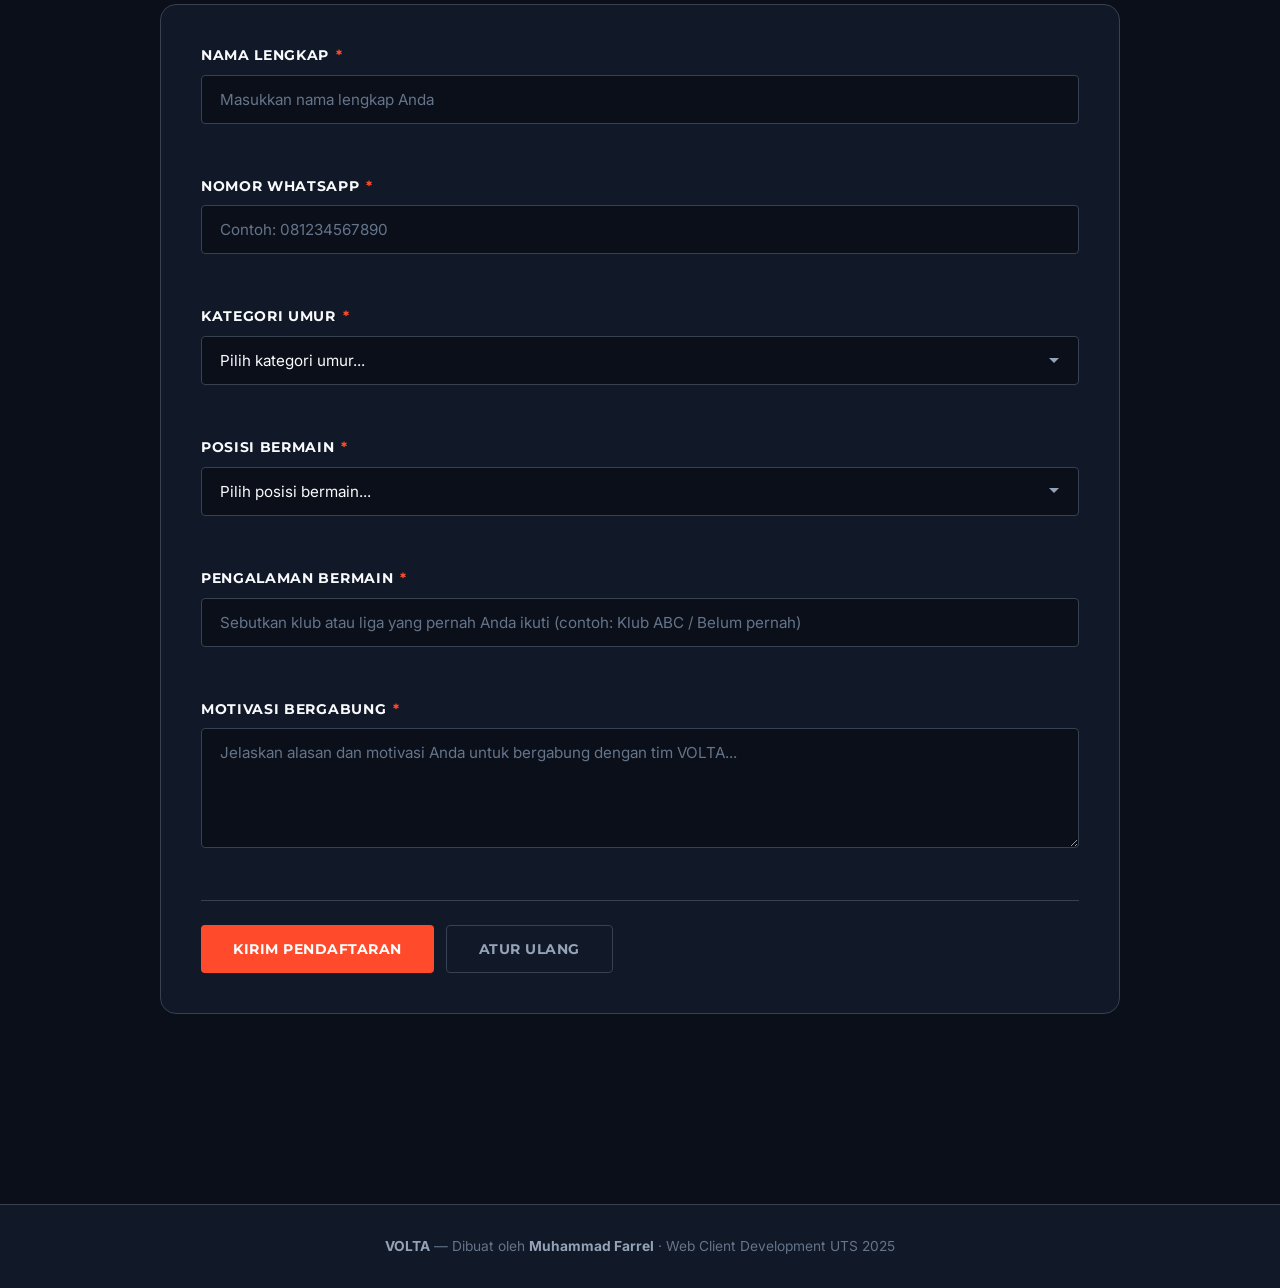
==== commit 734fc940: "update an" ====
--- a/index.html
+++ b/index.html
@@ -25,8 +25,8 @@
   <div class="hero">
     <div class="hero-inner">
       <div class="hero-badge">VOLTA FUTSAL CLUB &bull; DEDIKASI &middot; STRATEGI &middot; KEBERSAMAAN</div>
-      <h1>Hobi Saya:<br><span class="gradient-text">Futsal</span></h1>
-      <p>Olahraga yang seru, butuh kerja sama tim, dan bikin nagih. Yuk kenalan sama futsal &mdash; dari teknik dasar sampai jadwal tanding!</p>
+      <h1>VOLTA<br><span class="gradient-text">Futsal Club</span></h1>
+      <p>Komunitas futsal dengan semangat tinggi — membangun pemain berkarakter lewat teknik tajam, strategi kuat, dan kebersamaan yang solid.</p>
       <div class="hero-actions">
         <a href="#teknik" class="btn">Lihat Teknik Dasar &rarr;</a>
         <a href="#gabung" class="btn-ghost">Gabung Tim</a>
@@ -35,7 +35,17 @@
   </div>
 
   <div class="section">
-    <h2 class="reveal">Apa Itu Futsal?</h2>
+    <h2 class="reveal">Apa Itu <span class="gradient-text">VOLTA</span>?</h2>
+    <div class="info-box reveal" style="border-left: 4px solid var(--primary); background: linear-gradient(135deg, var(--bg-secondary), var(--bg-card));">
+      <strong>VOLTA</strong> adalah singkatan dari nilai-nilai inti yang kami junjung tinggi sebagai komunitas futsal:
+      <br><br>
+      <span class="highlight">V</span> &mdash; <strong>Victory</strong>: Semangat untuk menang dengan cara yang sportif<br>
+      <span class="highlight">O</span> &mdash; <strong>Organization</strong>: Terorganisir dalam latihan, strategi, dan manajemen tim<br>
+      <span class="highlight">L</span> &mdash; <strong>Leadership</strong>: Membangun jiwa pemimpin di setiap anggota tim<br>
+      <span class="highlight">T</span> &mdash; <strong>Teamwork</strong>: Mengedepankan kerja sama di atas segalanya<br>
+      <span class="highlight">A</span> &mdash; <strong>Attitude</strong>: Menjaga sikap profesional dan dedikasi tinggi
+    </div>
+    <h2 class="reveal" style="margin-top: 48px;">Apa Itu Futsal?</h2>
     <div class="info-box reveal">
       <strong>Futsal</strong> adalah olahraga sepak bola mini yang dimainkan di dalam ruangan.
       Setiap tim terdiri dari <span class="highlight">5 pemain</span> termasuk kiper.
@@ -198,6 +208,15 @@
           <div class="player-card"><div class="player-num">12</div><div class="player-info"><h4>Rizky Febrian</h4><p>Pivot</p></div></div>
           <div class="player-card"><div class="player-num">13</div><div class="player-info"><h4>Doni Tata</h4><p>Pivot</p></div></div>
           <div class="player-card"><div class="player-num">14</div><div class="player-info"><h4>Hadi Gunawan</h4><p>Pivot</p></div></div>
+          <div class="player-card"><div class="player-num">15</div><div class="player-info"><h4>Rafi Andika</h4><p>Pivot</p></div></div>
+          <div class="player-card"><div class="player-num">16</div><div class="player-info"><h4>Zaki Maulana</h4><p>Flank</p></div></div>
+          <div class="player-card"><div class="player-num">17</div><div class="player-info"><h4>Teguh Prayoga</h4><p>Anchor</p></div></div>
+          <div class="player-card"><div class="player-num">18</div><div class="player-info"><h4>Lingga Putra</h4><p>Flank</p></div></div>
+          <div class="player-card"><div class="player-num">19</div><div class="player-info"><h4>Ferdi Kurniawan</h4><p>Flank</p></div></div>
+          <div class="player-card"><div class="player-num">20</div><div class="player-info"><h4>Satrio Wibowo</h4><p>Pivot</p></div></div>
+          <div class="player-card"><div class="player-num">21</div><div class="player-info"><h4>Nando Saputra</h4><p>Anchor</p></div></div>
+          <div class="player-card"><div class="player-num">22</div><div class="player-info"><h4>Yoga Pratama</h4><p>Flank</p></div></div>
+          <div class="player-card"><div class="player-num">23</div><div class="player-info"><h4>Hendra Lesmana</h4><p>Kiper (GK)</p></div></div>
         </div>
       </div>
       <div class="squad-section reveal">
@@ -217,6 +236,15 @@
           <div class="player-card"><div class="player-num">12</div><div class="player-info"><h4>Jefri Nichol</h4><p>Pivot</p></div></div>
           <div class="player-card"><div class="player-num">13</div><div class="player-info"><h4>Chicco Jerikho</h4><p>Pivot</p></div></div>
           <div class="player-card"><div class="player-num">14</div><div class="player-info"><h4>Yayan Ruhian</h4><p>Pivot</p></div></div>
+          <div class="player-card"><div class="player-num">15</div><div class="player-info"><h4>Baim Wong</h4><p>Pivot</p></div></div>
+          <div class="player-card"><div class="player-num">16</div><div class="player-info"><h4>Ricky Harun</h4><p>Flank</p></div></div>
+          <div class="player-card"><div class="player-num">17</div><div class="player-info"><h4>Kevin Ardilova</h4><p>Anchor</p></div></div>
+          <div class="player-card"><div class="player-num">18</div><div class="player-info"><h4>Deva Mahenra</h4><p>Flank</p></div></div>
+          <div class="player-card"><div class="player-num">19</div><div class="player-info"><h4>Ganindra Bimo</h4><p>Flank</p></div></div>
+          <div class="player-card"><div class="player-num">20</div><div class="player-info"><h4>Abimana Aryasatya</h4><p>Pivot</p></div></div>
+          <div class="player-card"><div class="player-num">21</div><div class="player-info"><h4>Revaldo</h4><p>Anchor</p></div></div>
+          <div class="player-card"><div class="player-num">22</div><div class="player-info"><h4>Giorgino Abraham</h4><p>Flank</p></div></div>
+          <div class="player-card"><div class="player-num">23</div><div class="player-info"><h4>Mathias Muchus</h4><p>Kiper (GK)</p></div></div>
         </div>
       </div>
       <div class="squad-section reveal">
@@ -236,6 +264,15 @@
           <div class="player-card"><div class="player-num">12</div><div class="player-info"><h4>Marc Klok</h4><p>Flank</p></div></div>
           <div class="player-card"><div class="player-num">13</div><div class="player-info"><h4>Dimas Drajad</h4><p>Pivot</p></div></div>
           <div class="player-card"><div class="player-num">14</div><div class="player-info"><h4>Ramadhan Sananta</h4><p>Pivot</p></div></div>
+          <div class="player-card"><div class="player-num">15</div><div class="player-info"><h4>Hanis Saghara</h4><p>Pivot</p></div></div>
+          <div class="player-card"><div class="player-num">16</div><div class="player-info"><h4>Irfan Jaya</h4><p>Flank</p></div></div>
+          <div class="player-card"><div class="player-num">17</div><div class="player-info"><h4>Bagas Kaffa</h4><p>Flank</p></div></div>
+          <div class="player-card"><div class="player-num">18</div><div class="player-info"><h4>Beckham Putra</h4><p>Anchor</p></div></div>
+          <div class="player-card"><div class="player-num">19</div><div class="player-info"><h4>Mochammad Supriadi</h4><p>Flank</p></div></div>
+          <div class="player-card"><div class="player-num">20</div><div class="player-info"><h4>Alfachri Fauzan</h4><p>Pivot</p></div></div>
+          <div class="player-card"><div class="player-num">21</div><div class="player-info"><h4>Ilham Fathoni</h4><p>Anchor</p></div></div>
+          <div class="player-card"><div class="player-num">22</div><div class="player-info"><h4>Ronaldo Kwateh</h4><p>Flank</p></div></div>
+          <div class="player-card"><div class="player-num">23</div><div class="player-info"><h4>M. Ridwan</h4><p>Kiper (GK)</p></div></div>
         </div>
       </div>
     </div>
@@ -251,6 +288,10 @@
         <div class="gallery-item"><img src="img/galeri_2.jpg" alt="Kebersamaan Tim" /><div class="gallery-overlay"><h3>Kebersamaan Tim</h3><p>Foto Bersama Anggota</p></div></div>
         <div class="gallery-item"><img src="img/galeri_3.jpg" alt="Kekompakan Lapangan" /><div class="gallery-overlay"><h3>Kekompakan Lapangan</h3><p>Fokus &amp; Konsistensi</p></div></div>
         <div class="gallery-item"><img src="img/galeri_4.jpg" alt="Momen Pertandingan" /><div class="gallery-overlay"><h3>Momen Pertandingan</h3><p>Solidaritas di Lapangan</p></div></div>
+        <div class="gallery-item"><img src="img/futsal_action_1_1783065693492.png" alt="Aksi Lapangan" /><div class="gallery-overlay"><h3>Aksi Lapangan</h3><p>Derby Komunitas</p></div></div>
+        <div class="gallery-item"><img src="img/futsal_team_celebration_1783065705098.png" alt="Selebrasi Tim" /><div class="gallery-overlay"><h3>Selebrasi Tim</h3><p>Kemenangan Liga</p></div></div>
+        <div class="gallery-item"><img src="img/futsal_stadium_1783065717474.png" alt="Stadion Resmi" /><div class="gallery-overlay"><h3>Stadion Resmi</h3><p>Markas GOR Merdeka</p></div></div>
+        <div class="gallery-item"><img src="img/futsal_player_dribble_1783065734481.png" alt="Dribble Skill" /><div class="gallery-overlay"><h3>Dribble Skill</h3><p>Latihan Kontrol Bola</p></div></div>
       </div>
     </div>
   </div>
